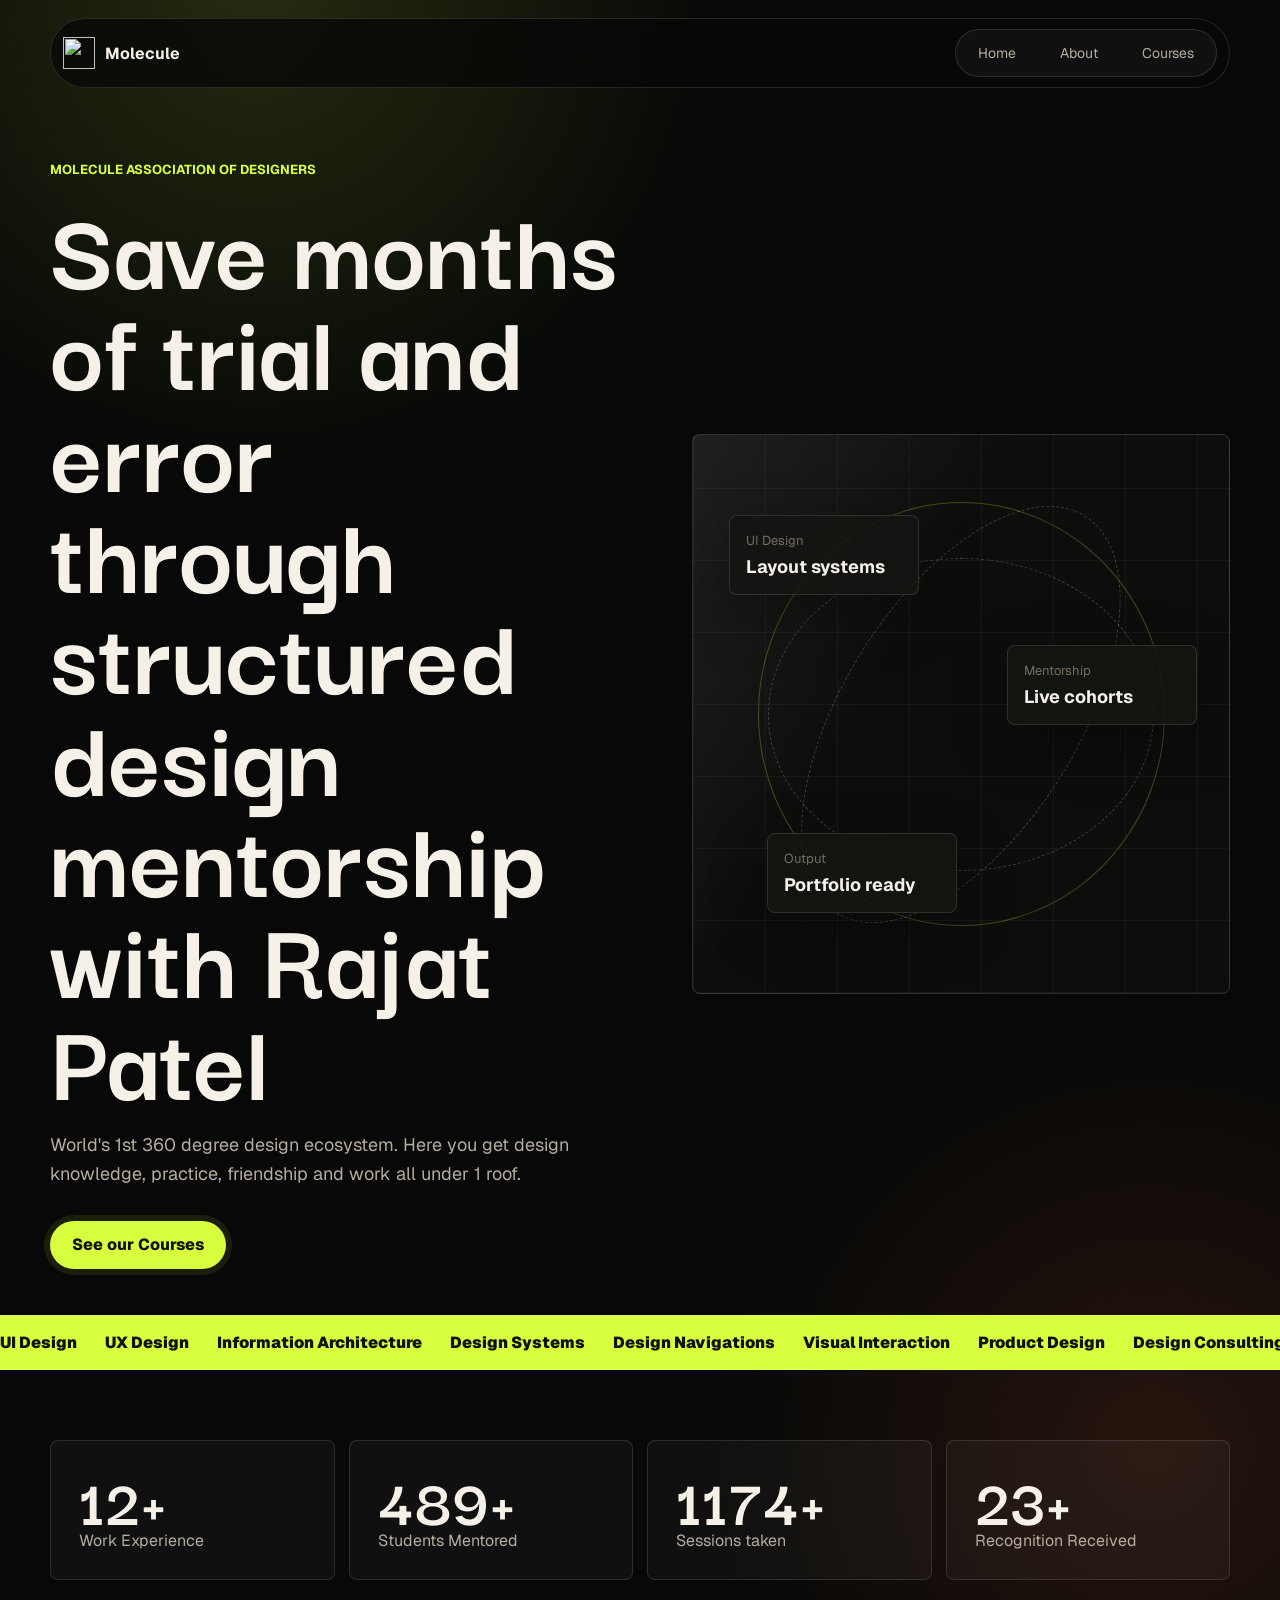
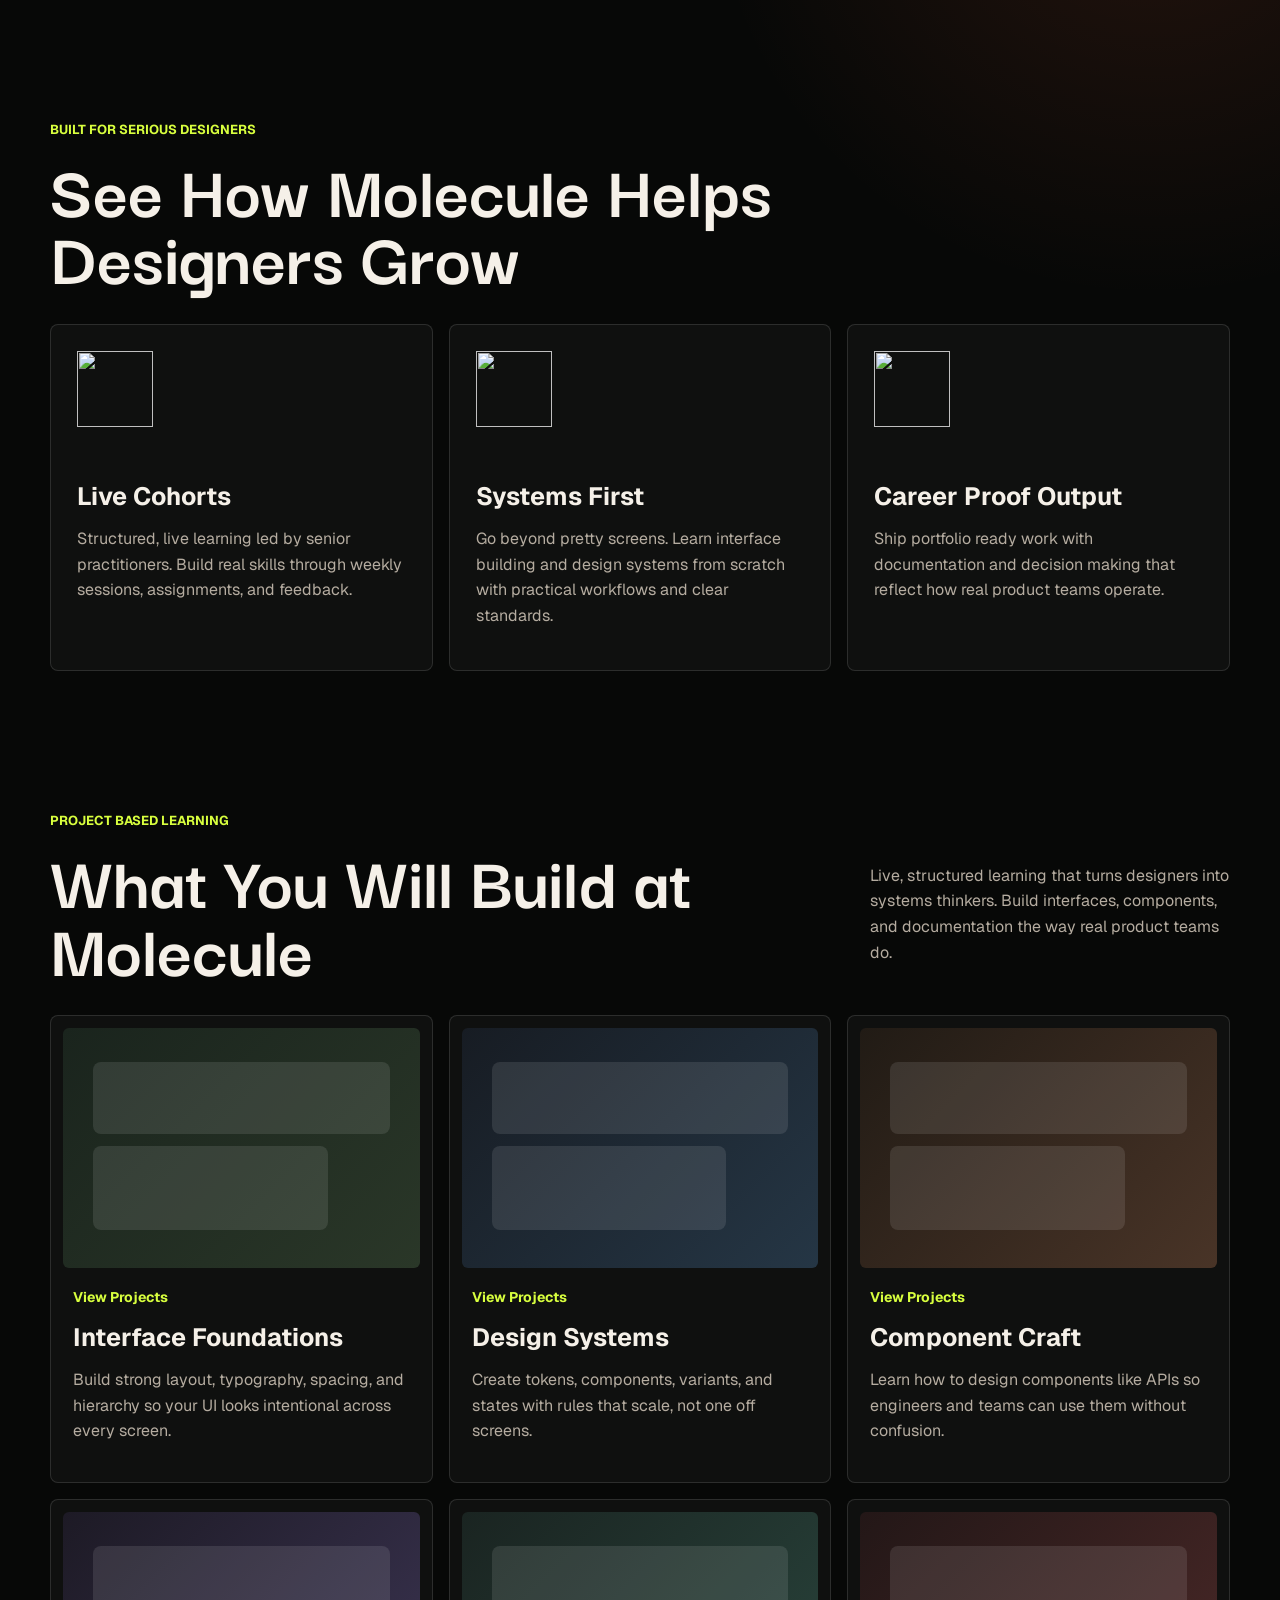
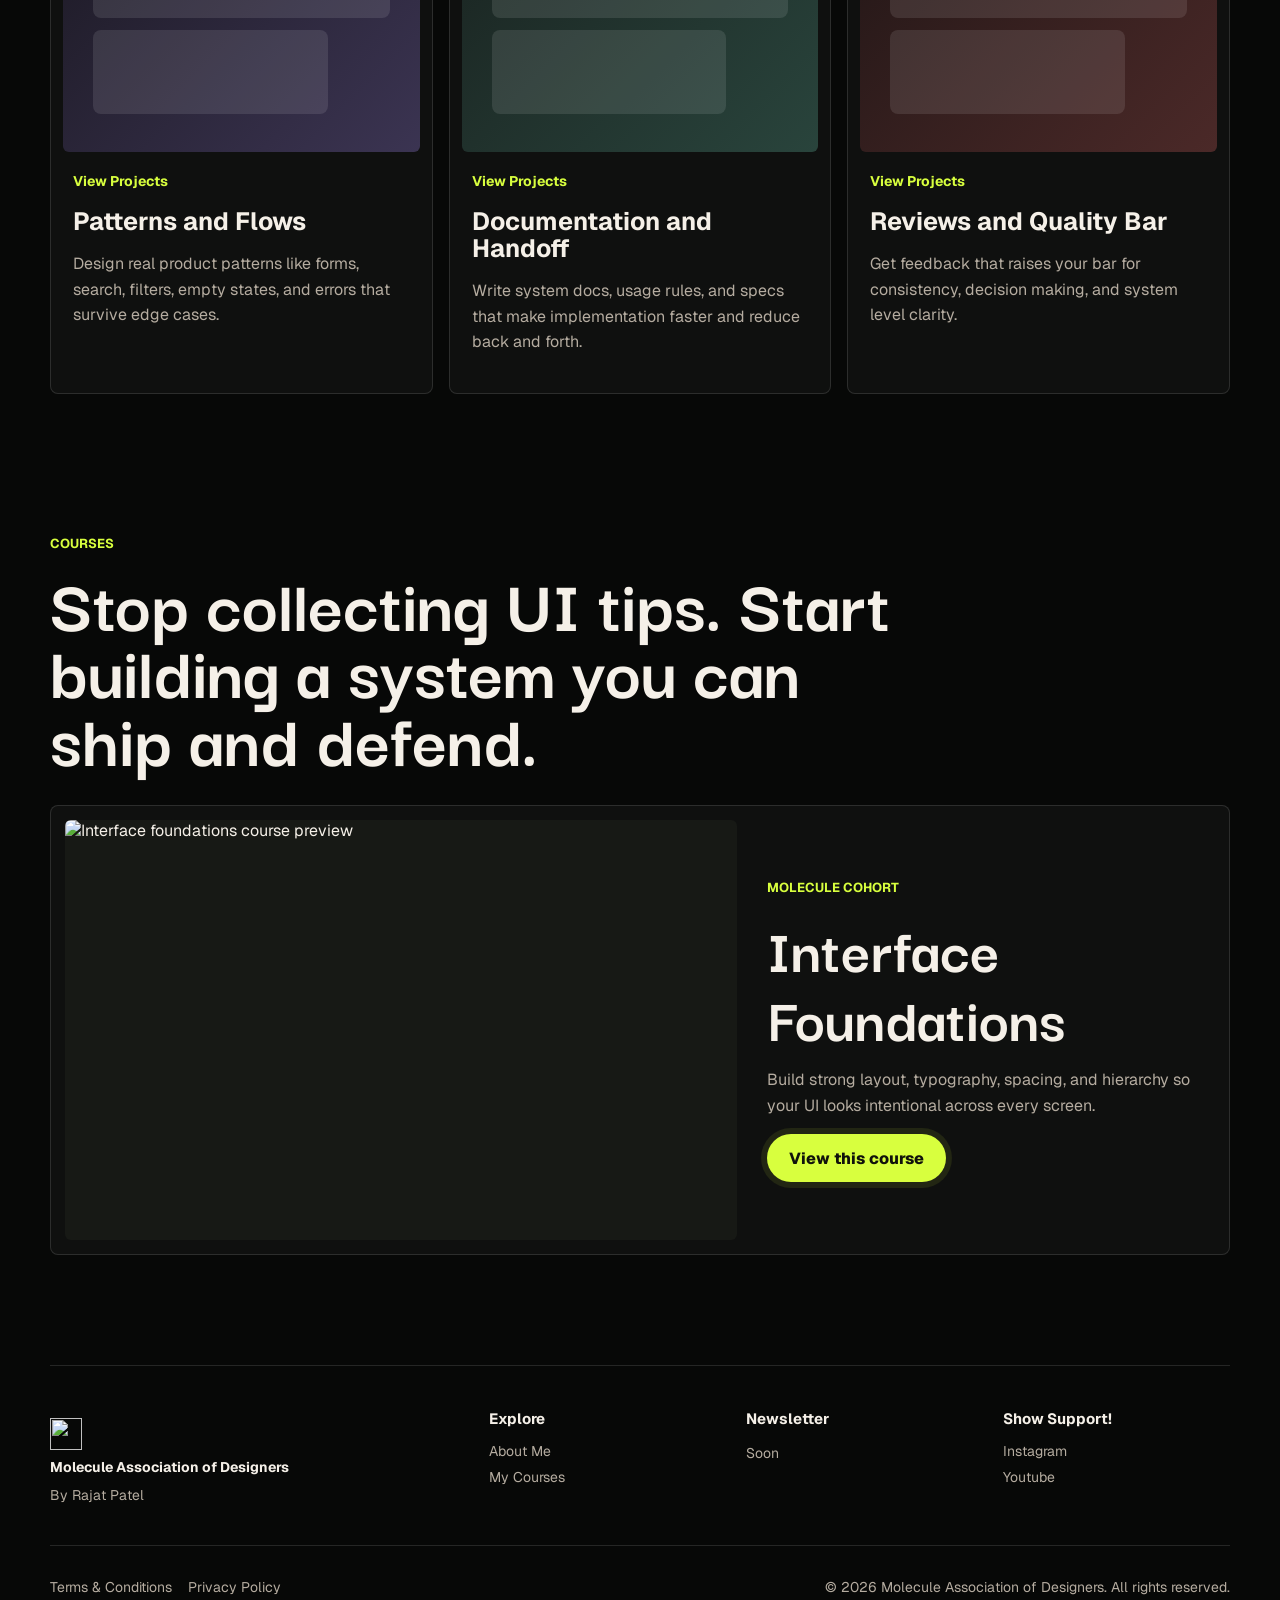
==== index.html @ 085694d3 "Create Molecule website clone" ====
<!doctype html>
<html lang="en">
  <head>
    <meta charset="utf-8">
    <meta name="viewport" content="width=device-width, initial-scale=1">
    <title>Molecule Association of Designers</title>
    <meta name="description" content="India's only Product Design Association">
    <link rel="preconnect" href="https://fonts.googleapis.com">
    <link rel="preconnect" href="https://fonts.gstatic.com" crossorigin>
    <link href="https://fonts.googleapis.com/css2?family=Darker+Grotesque:wght@700;800&family=Geist:wght@400;500;600;700&display=swap" rel="stylesheet">
    <link rel="stylesheet" href="styles.css">
  </head>
  <body>
    <header class="site-header">
      <a class="brand" href="#home" aria-label="Molecule home">
        <img src="https://framerusercontent.com/assets/ofugLPZ6oPPGgBAtb6Al8aGwhY.png" alt="">
        <span>Molecule</span>
      </a>
      <nav class="nav" aria-label="Primary navigation">
        <a href="#home">Home</a>
        <a href="#about">About</a>
        <a href="#courses">Courses</a>
      </nav>
      <button class="menu-button" type="button" aria-expanded="false" aria-controls="mobile-nav">Menu</button>
    </header>

    <nav class="mobile-nav" id="mobile-nav" aria-label="Mobile navigation">
      <a href="#home">Home</a>
      <a href="#about">About</a>
      <a href="#courses">Courses</a>
    </nav>

    <main id="home">
      <section class="hero section">
        <div class="hero-copy">
          <p class="eyebrow">Molecule Association of Designers</p>
          <h1>Save months of trial and error through structured design mentorship with Rajat Patel</h1>
          <p class="hero-lede">World's 1st 360 degree design ecosystem. Here you get design knowledge, practice, friendship and work all under 1 roof.</p>
          <a class="primary-action" href="#courses">See our Courses</a>
        </div>
        <div class="hero-art" aria-label="Design ecosystem preview">
          <div class="orbit orbit-one"></div>
          <div class="orbit orbit-two"></div>
          <img class="hero-mark" src="https://framerusercontent.com/images/gMssOsm9PCbgD6MRGFvcWNm0rjQ.svg?width=155&height=156" alt="">
          <div class="floating-card card-a">
            <span>UI Design</span>
            <strong>Layout systems</strong>
          </div>
          <div class="floating-card card-b">
            <span>Mentorship</span>
            <strong>Live cohorts</strong>
          </div>
          <div class="floating-card card-c">
            <span>Output</span>
            <strong>Portfolio ready</strong>
          </div>
        </div>
      </section>

      <section class="skills-strip" aria-label="Design disciplines">
        <div class="marquee">
          <span>UI Design</span>
          <span>UX Design</span>
          <span>Information Architecture</span>
          <span>Design Systems</span>
          <span>Design Navigations</span>
          <span>Visual Interaction</span>
          <span>Product Design</span>
          <span>Design Consulting</span>
        </div>
      </section>

      <section class="stats section" aria-label="Molecule statistics">
        <article>
          <strong data-count="13">0</strong>
          <span>Work Experience</span>
        </article>
        <article>
          <strong data-count="500">0</strong>
          <span>Students Mentored</span>
        </article>
        <article>
          <strong data-count="1200">0</strong>
          <span>Sessions taken</span>
        </article>
        <article>
          <strong data-count="24">0</strong>
          <span>Recognition Received</span>
        </article>
      </section>

      <section class="growth section" id="about">
        <div class="section-heading">
          <p class="eyebrow">Built for serious designers</p>
          <h2>See How Molecule Helps Designers Grow</h2>
        </div>
        <div class="growth-grid">
          <article>
            <img src="https://framerusercontent.com/images/YRMBZMQd4f0k4EEJYIjENwCrAHk.svg?width=96&height=96" alt="">
            <h3>Live Cohorts</h3>
            <p>Structured, live learning led by senior practitioners. Build real skills through weekly sessions, assignments, and feedback.</p>
          </article>
          <article>
            <img src="https://framerusercontent.com/images/k403fDkJgMU7aRFrd0dj9X0b3Wk.svg?width=96&height=96" alt="">
            <h3>Systems First</h3>
            <p>Go beyond pretty screens. Learn interface building and design systems from scratch with practical workflows and clear standards.</p>
          </article>
          <article>
            <img src="https://framerusercontent.com/images/FbkSEzD7mPxcsf5bSrj1Fig98UA.svg?width=96&height=96" alt="">
            <h3>Career Proof Output</h3>
            <p>Ship portfolio ready work with documentation and decision making that reflect how real product teams operate.</p>
          </article>
        </div>
      </section>

      <section class="build section">
        <div class="section-heading split">
          <div>
            <p class="eyebrow">Project based learning</p>
            <h2>What You Will Build at Molecule</h2>
          </div>
          <p>Live, structured learning that turns designers into systems thinkers. Build interfaces, components, and documentation the way real product teams do.</p>
        </div>

        <div class="project-grid">
          <article class="project-card">
            <div class="project-visual visual-one"></div>
            <a href="#courses">View Projects</a>
            <h3>Interface Foundations</h3>
            <p>Build strong layout, typography, spacing, and hierarchy so your UI looks intentional across every screen.</p>
          </article>
          <article class="project-card">
            <div class="project-visual visual-two"></div>
            <a href="#courses">View Projects</a>
            <h3>Design Systems</h3>
            <p>Create tokens, components, variants, and states with rules that scale, not one off screens.</p>
          </article>
          <article class="project-card">
            <div class="project-visual visual-three"></div>
            <a href="#courses">View Projects</a>
            <h3>Component Craft</h3>
            <p>Learn how to design components like APIs so engineers and teams can use them without confusion.</p>
          </article>
          <article class="project-card">
            <div class="project-visual visual-four"></div>
            <a href="#courses">View Projects</a>
            <h3>Patterns and Flows</h3>
            <p>Design real product patterns like forms, search, filters, empty states, and errors that survive edge cases.</p>
          </article>
          <article class="project-card">
            <div class="project-visual visual-five"></div>
            <a href="#courses">View Projects</a>
            <h3>Documentation and Handoff</h3>
            <p>Write system docs, usage rules, and specs that make implementation faster and reduce back and forth.</p>
          </article>
          <article class="project-card">
            <div class="project-visual visual-six"></div>
            <a href="#courses">View Projects</a>
            <h3>Reviews and Quality Bar</h3>
            <p>Get feedback that raises your bar for consistency, decision making, and system level clarity.</p>
          </article>
        </div>
      </section>

      <section class="courses section" id="courses">
        <div class="section-heading">
          <p class="eyebrow">Courses</p>
          <h2>Stop collecting UI tips. Start building a system you can ship and defend.</h2>
        </div>
        <article class="course-card">
          <div class="course-image">
            <img src="https://framerusercontent.com/images/0XYD9FFEPRWONJG7LkW5hnwqp0.png?scale-down-to=1024&width=2697&height=1783" alt="Interface foundations course preview">
          </div>
          <div class="course-copy">
            <p class="eyebrow">Molecule Cohort</p>
            <h3>Interface Foundations</h3>
            <p>Build strong layout, typography, spacing, and hierarchy so your UI looks intentional across every screen.</p>
            <a class="primary-action" href="#">View this course</a>
          </div>
        </article>
      </section>
    </main>

    <footer class="site-footer">
      <div>
        <a class="brand footer-brand" href="#home">
          <img src="https://framerusercontent.com/assets/ofugLPZ6oPPGgBAtb6Al8aGwhY.png" alt="">
          <span>Molecule Association of Designers</span>
        </a>
        <p>By Rajat Patel</p>
      </div>
      <div>
        <h2>Explore</h2>
        <a href="#about">About Me</a>
        <a href="#courses">My Courses</a>
      </div>
      <div>
        <h2>Newsletter</h2>
        <p>Soon</p>
      </div>
      <div>
        <h2>Show Support!</h2>
        <a href="https://www.instagram.com" rel="noreferrer">Instagram</a>
        <a href="https://www.youtube.com" rel="noreferrer">Youtube</a>
      </div>
      <div class="footer-bottom">
        <a href="#">Terms &amp; Conditions</a>
        <a href="#">Privacy Policy</a>
        <span>© 2026 Molecule Association of Designers. All rights reserved.</span>
      </div>
    </footer>

    <script src="script.js"></script>
  </body>
</html>
---- styles.css ----
:root {
  --bg: #070807;
  --panel: #10110f;
  --panel-2: #171915;
  --line: rgba(255, 255, 255, 0.12);
  --text: #f5f0e8;
  --muted: #b5aca0;
  --soft: #766d61;
  --accent: #d8ff3e;
  --accent-2: #ff6a3d;
  --blue: #63d6ff;
  --max: 1180px;
}

* {
  box-sizing: border-box;
}

html {
  scroll-behavior: smooth;
}

body {
  margin: 0;
  background:
    radial-gradient(circle at 20% 0%, rgba(216, 255, 62, 0.14), transparent 30rem),
    radial-gradient(circle at 90% 30%, rgba(255, 106, 61, 0.12), transparent 28rem),
    var(--bg);
  color: var(--text);
  font-family: "Geist", Arial, sans-serif;
}

a {
  color: inherit;
  text-decoration: none;
}

img {
  display: block;
  max-width: 100%;
}

.site-header {
  position: sticky;
  top: 0;
  z-index: 20;
  display: flex;
  align-items: center;
  justify-content: space-between;
  width: min(calc(100% - 32px), var(--max));
  margin: 18px auto 0;
  padding: 10px 12px;
  border: 1px solid var(--line);
  border-radius: 999px;
  background: rgba(7, 8, 7, 0.78);
  backdrop-filter: blur(18px);
}

.brand {
  display: inline-flex;
  align-items: center;
  gap: 10px;
  min-width: 0;
  font-weight: 700;
}

.brand img {
  width: 32px;
  height: 32px;
  object-fit: contain;
}

.nav {
  display: flex;
  gap: 8px;
  padding: 4px;
  border: 1px solid var(--line);
  border-radius: 999px;
  background: rgba(255, 255, 255, 0.04);
}

.nav a,
.mobile-nav a {
  padding: 10px 18px;
  border-radius: 999px;
  color: var(--muted);
  font-size: 14px;
}

.nav a:hover,
.mobile-nav a:hover {
  background: var(--accent);
  color: #111;
}

.menu-button {
  display: none;
  border: 1px solid var(--line);
  border-radius: 999px;
  background: transparent;
  color: var(--text);
  font: inherit;
  padding: 9px 14px;
}

.mobile-nav {
  display: none;
}

.section {
  width: min(calc(100% - 32px), var(--max));
  margin: 0 auto;
}

.hero {
  display: grid;
  grid-template-columns: minmax(0, 1.05fr) minmax(320px, 0.95fr);
  gap: 48px;
  align-items: center;
  min-height: calc(100vh - 92px);
  padding: 72px 0 46px;
}

.eyebrow {
  margin: 0 0 14px;
  color: var(--accent);
  font-size: 13px;
  font-weight: 700;
  letter-spacing: 0;
  text-transform: uppercase;
}

h1,
h2,
h3 {
  margin: 0;
  letter-spacing: 0;
}

h1,
h2 {
  font-family: "Darker Grotesque", "Geist", sans-serif;
  line-height: 0.88;
}

h1 {
  max-width: 780px;
  font-size: clamp(58px, 9vw, 118px);
}

h2 {
  font-size: clamp(42px, 6vw, 82px);
}

h3 {
  font-size: 25px;
  line-height: 1.08;
}

p {
  color: var(--muted);
  line-height: 1.6;
}

.hero-lede {
  max-width: 610px;
  margin: 24px 0 32px;
  font-size: 18px;
}

.primary-action {
  display: inline-flex;
  align-items: center;
  justify-content: center;
  min-height: 48px;
  padding: 0 22px;
  border-radius: 999px;
  background: var(--accent);
  color: #10120b;
  font-weight: 800;
  box-shadow: 0 0 0 6px rgba(216, 255, 62, 0.09);
}

.hero-art {
  position: relative;
  min-height: 560px;
  overflow: hidden;
  border: 1px solid var(--line);
  border-radius: 8px;
  background:
    linear-gradient(120deg, rgba(255, 255, 255, 0.08), transparent 38%),
    repeating-linear-gradient(90deg, rgba(255, 255, 255, 0.04) 0 1px, transparent 1px 72px),
    repeating-linear-gradient(0deg, rgba(255, 255, 255, 0.04) 0 1px, transparent 1px 72px),
    #0d0e0c;
}

.hero-art::before {
  content: "";
  position: absolute;
  inset: 12%;
  border: 1px solid rgba(216, 255, 62, 0.25);
  border-radius: 50%;
}

.orbit {
  position: absolute;
  border: 1px dashed rgba(245, 240, 232, 0.22);
  border-radius: 50%;
}

.orbit-one {
  inset: 22% 14%;
}

.orbit-two {
  inset: 8% 28%;
  transform: rotate(32deg);
}

.hero-mark {
  position: absolute;
  top: 50%;
  left: 50%;
  width: 154px;
  transform: translate(-50%, -50%);
  filter: drop-shadow(0 26px 80px rgba(216, 255, 62, 0.24));
}

.floating-card {
  position: absolute;
  width: 190px;
  padding: 16px;
  border: 1px solid var(--line);
  border-radius: 8px;
  background: rgba(20, 22, 18, 0.86);
  box-shadow: 0 18px 60px rgba(0, 0, 0, 0.32);
}

.floating-card span {
  display: block;
  color: var(--soft);
  font-size: 13px;
  margin-bottom: 6px;
}

.floating-card strong {
  font-size: 18px;
}

.card-a {
  top: 80px;
  left: 36px;
}

.card-b {
  right: 32px;
  top: 210px;
}

.card-c {
  left: 74px;
  bottom: 80px;
}

.skills-strip {
  overflow: hidden;
  border-block: 1px solid var(--line);
  background: var(--accent);
  color: #10120b;
}

.marquee {
  display: flex;
  width: max-content;
  gap: 28px;
  padding: 16px 0;
  animation: drift 26s linear infinite;
}

.marquee span {
  font-weight: 900;
  white-space: nowrap;
}

@keyframes drift {
  from { transform: translateX(0); }
  to { transform: translateX(-35%); }
}

.stats {
  display: grid;
  grid-template-columns: repeat(4, 1fr);
  gap: 14px;
  padding: 70px 0;
}

.stats article,
.growth-grid article,
.project-card,
.course-card {
  border: 1px solid var(--line);
  border-radius: 8px;
  background: rgba(255, 255, 255, 0.035);
}

.stats article {
  padding: 28px;
}

.stats strong {
  display: block;
  font-family: "Darker Grotesque", sans-serif;
  font-size: 68px;
  line-height: 0.9;
}

.stats span {
  color: var(--muted);
}

.section-heading {
  max-width: 860px;
  margin-bottom: 34px;
}

.section-heading.split {
  display: grid;
  grid-template-columns: minmax(0, 1fr) 360px;
  gap: 30px;
  max-width: none;
  align-items: end;
}

.growth,
.build,
.courses {
  padding: 70px 0;
}

.growth-grid {
  display: grid;
  grid-template-columns: repeat(3, 1fr);
  gap: 16px;
}

.growth-grid article {
  min-height: 315px;
  padding: 26px;
}

.growth-grid img {
  width: 76px;
  height: 76px;
  margin-bottom: 56px;
}

.project-grid {
  display: grid;
  grid-template-columns: repeat(3, 1fr);
  gap: 16px;
}

.project-card {
  overflow: hidden;
  padding: 12px 12px 22px;
}

.project-visual {
  position: relative;
  height: 240px;
  overflow: hidden;
  border-radius: 6px;
  margin-bottom: 18px;
  background: #191b17;
}

.project-visual::before,
.project-visual::after {
  content: "";
  position: absolute;
  border-radius: 8px;
  background: rgba(255, 255, 255, 0.1);
}

.project-visual::before {
  inset: 34px 30px auto;
  height: 72px;
}

.project-visual::after {
  left: 30px;
  right: 92px;
  bottom: 38px;
  height: 84px;
}

.visual-one { background: linear-gradient(135deg, #1a241d, #2a3728); }
.visual-two { background: linear-gradient(135deg, #171c23, #253645); }
.visual-three { background: linear-gradient(135deg, #211b15, #493427); }
.visual-four { background: linear-gradient(135deg, #1d1a25, #3b3452); }
.visual-five { background: linear-gradient(135deg, #1a2421, #29443c); }
.visual-six { background: linear-gradient(135deg, #231717, #4b2928); }

.project-card a {
  display: inline-flex;
  margin: 0 10px 18px;
  color: var(--accent);
  font-weight: 700;
  font-size: 14px;
}

.project-card h3,
.project-card p {
  margin-inline: 10px;
}

.course-card {
  display: grid;
  grid-template-columns: 1.2fr 0.8fr;
  gap: 30px;
  padding: 14px;
  align-items: center;
}

.course-image {
  overflow: hidden;
  border-radius: 6px;
  background: var(--panel-2);
}

.course-image img {
  width: 100%;
  height: 420px;
  object-fit: cover;
}

.course-copy {
  padding: 20px 20px 20px 0;
}

.course-copy h3 {
  font-size: clamp(34px, 5vw, 64px);
  font-family: "Darker Grotesque", sans-serif;
}

.site-footer {
  display: grid;
  grid-template-columns: 1.8fr repeat(3, 1fr);
  gap: 30px;
  width: min(calc(100% - 32px), var(--max));
  margin: 40px auto 0;
  padding: 44px 0 28px;
  border-top: 1px solid var(--line);
}

.site-footer h2 {
  font-family: "Geist", sans-serif;
  font-size: 15px;
  line-height: 1.2;
  margin-bottom: 14px;
}

.site-footer a,
.site-footer p,
.site-footer span {
  display: block;
  color: var(--muted);
  margin: 8px 0;
  font-size: 14px;
}

.footer-brand span {
  color: var(--text);
}

.footer-bottom {
  grid-column: 1 / -1;
  display: flex;
  flex-wrap: wrap;
  gap: 16px;
  padding-top: 24px;
  border-top: 1px solid var(--line);
}

.footer-bottom span {
  margin-left: auto;
}

@media (max-width: 880px) {
  .site-header {
    border-radius: 8px;
  }

  .nav {
    display: none;
  }

  .menu-button {
    display: inline-flex;
  }

  .mobile-nav.is-open {
    display: grid;
    gap: 6px;
    width: min(calc(100% - 32px), var(--max));
    margin: 8px auto 0;
    padding: 10px;
    border: 1px solid var(--line);
    border-radius: 8px;
    background: rgba(7, 8, 7, 0.94);
  }

  .hero,
  .section-heading.split,
  .course-card,
  .site-footer {
    grid-template-columns: 1fr;
  }

  .hero {
    padding-top: 50px;
  }

  .hero-art {
    min-height: 430px;
  }

  .stats,
  .growth-grid,
  .project-grid {
    grid-template-columns: 1fr 1fr;
  }

  .course-copy {
    padding: 4px 8px 16px;
  }

  .footer-bottom span {
    margin-left: 0;
  }
}

@media (max-width: 580px) {
  .brand span {
    max-width: 170px;
    overflow: hidden;
    text-overflow: ellipsis;
    white-space: nowrap;
  }

  .hero {
    min-height: auto;
  }

  h1 {
    font-size: 56px;
  }

  .hero-art {
    min-height: 360px;
  }

  .floating-card {
    width: 148px;
    padding: 12px;
  }

  .card-a {
    top: 40px;
    left: 18px;
  }

  .card-b {
    right: 18px;
    top: 150px;
  }

  .card-c {
    left: 32px;
    bottom: 38px;
  }

  .stats,
  .growth-grid,
  .project-grid {
    grid-template-columns: 1fr;
  }

  .stats article {
    padding: 22px;
  }

  .project-visual,
  .course-image img {
    height: 260px;
  }
}
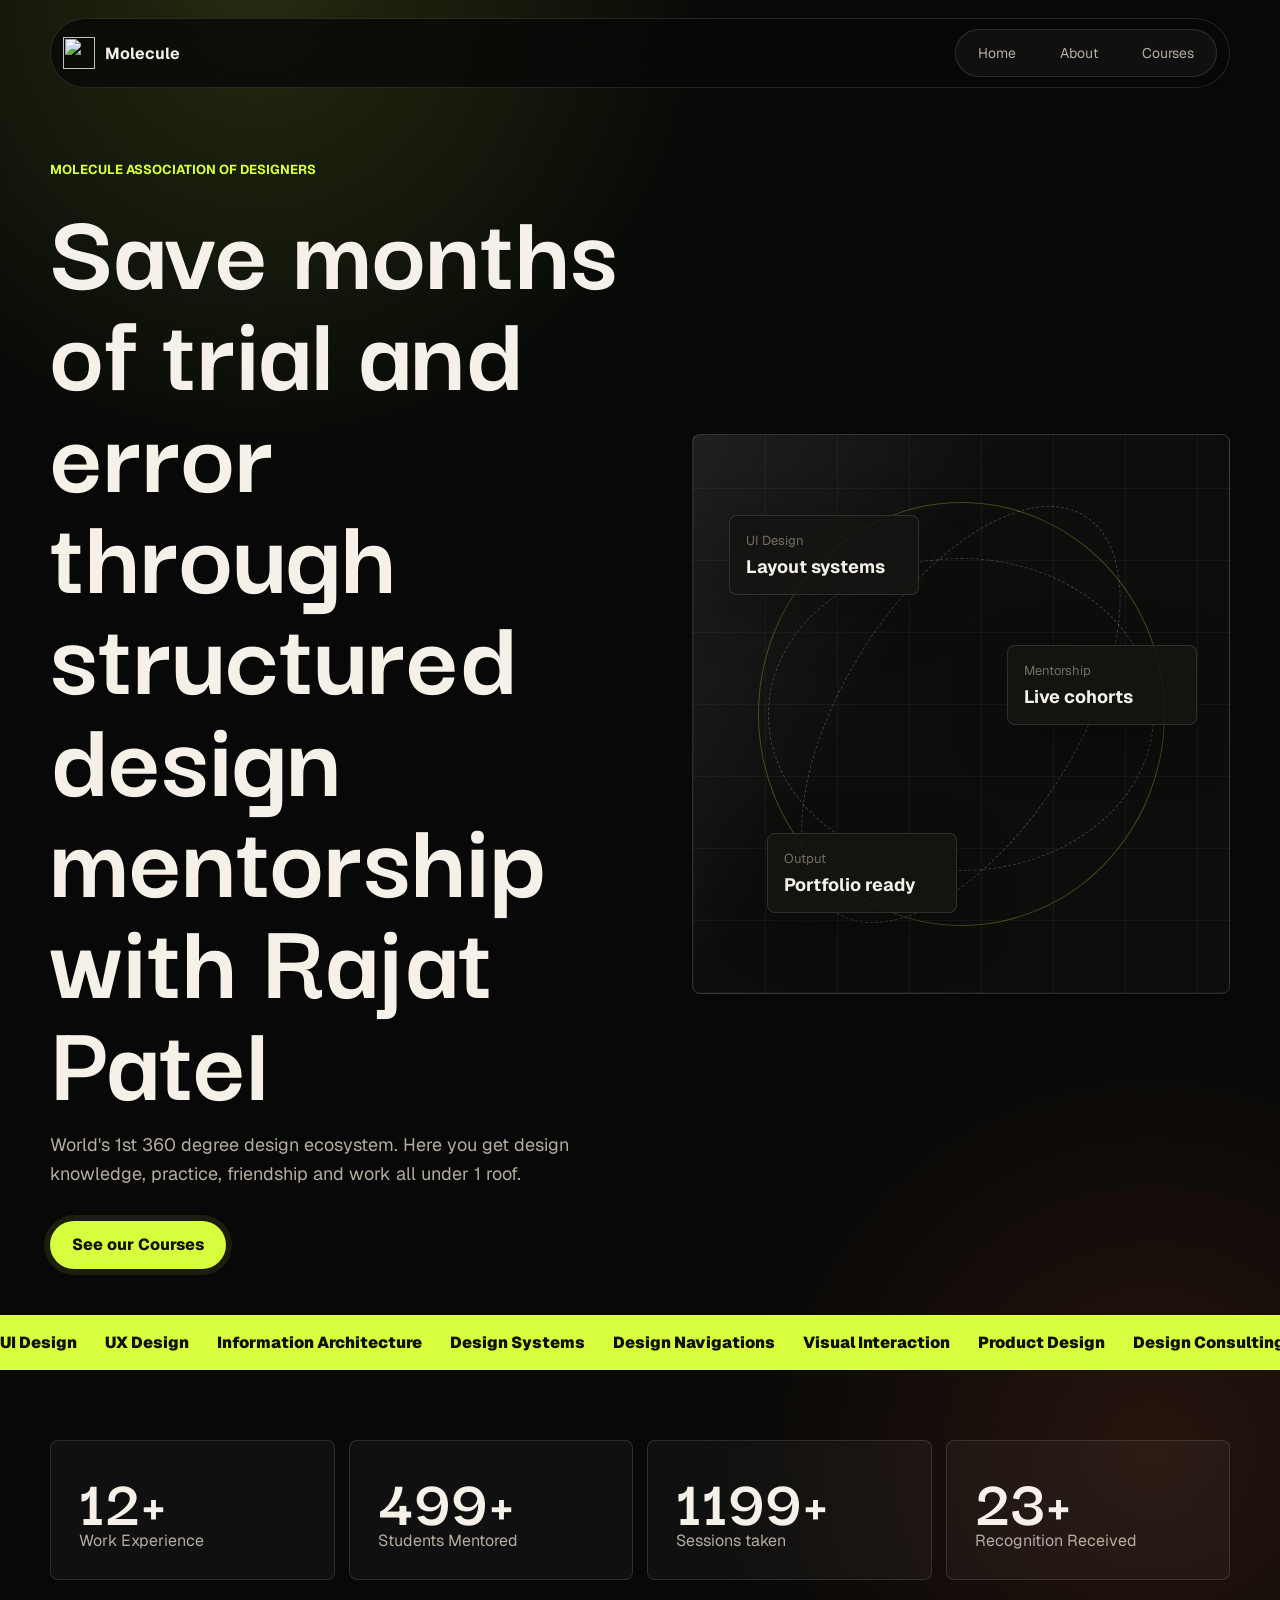
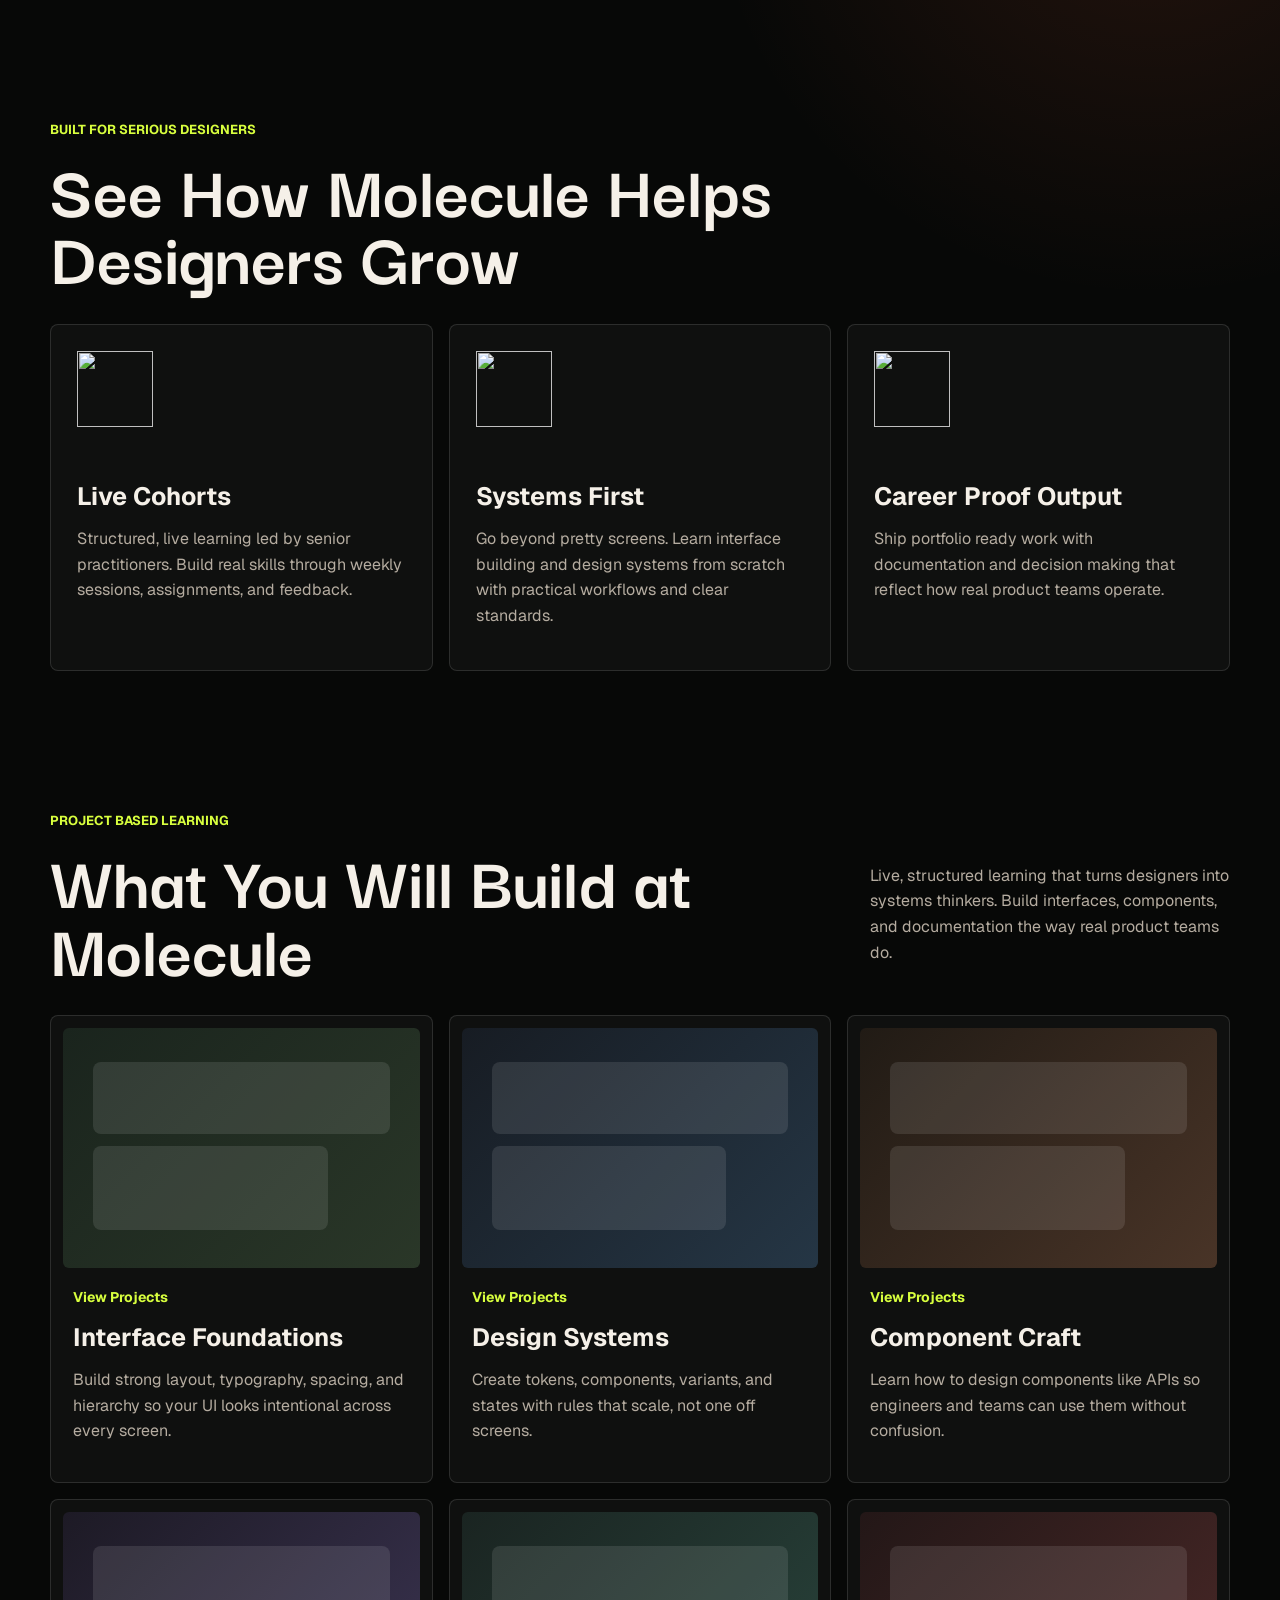
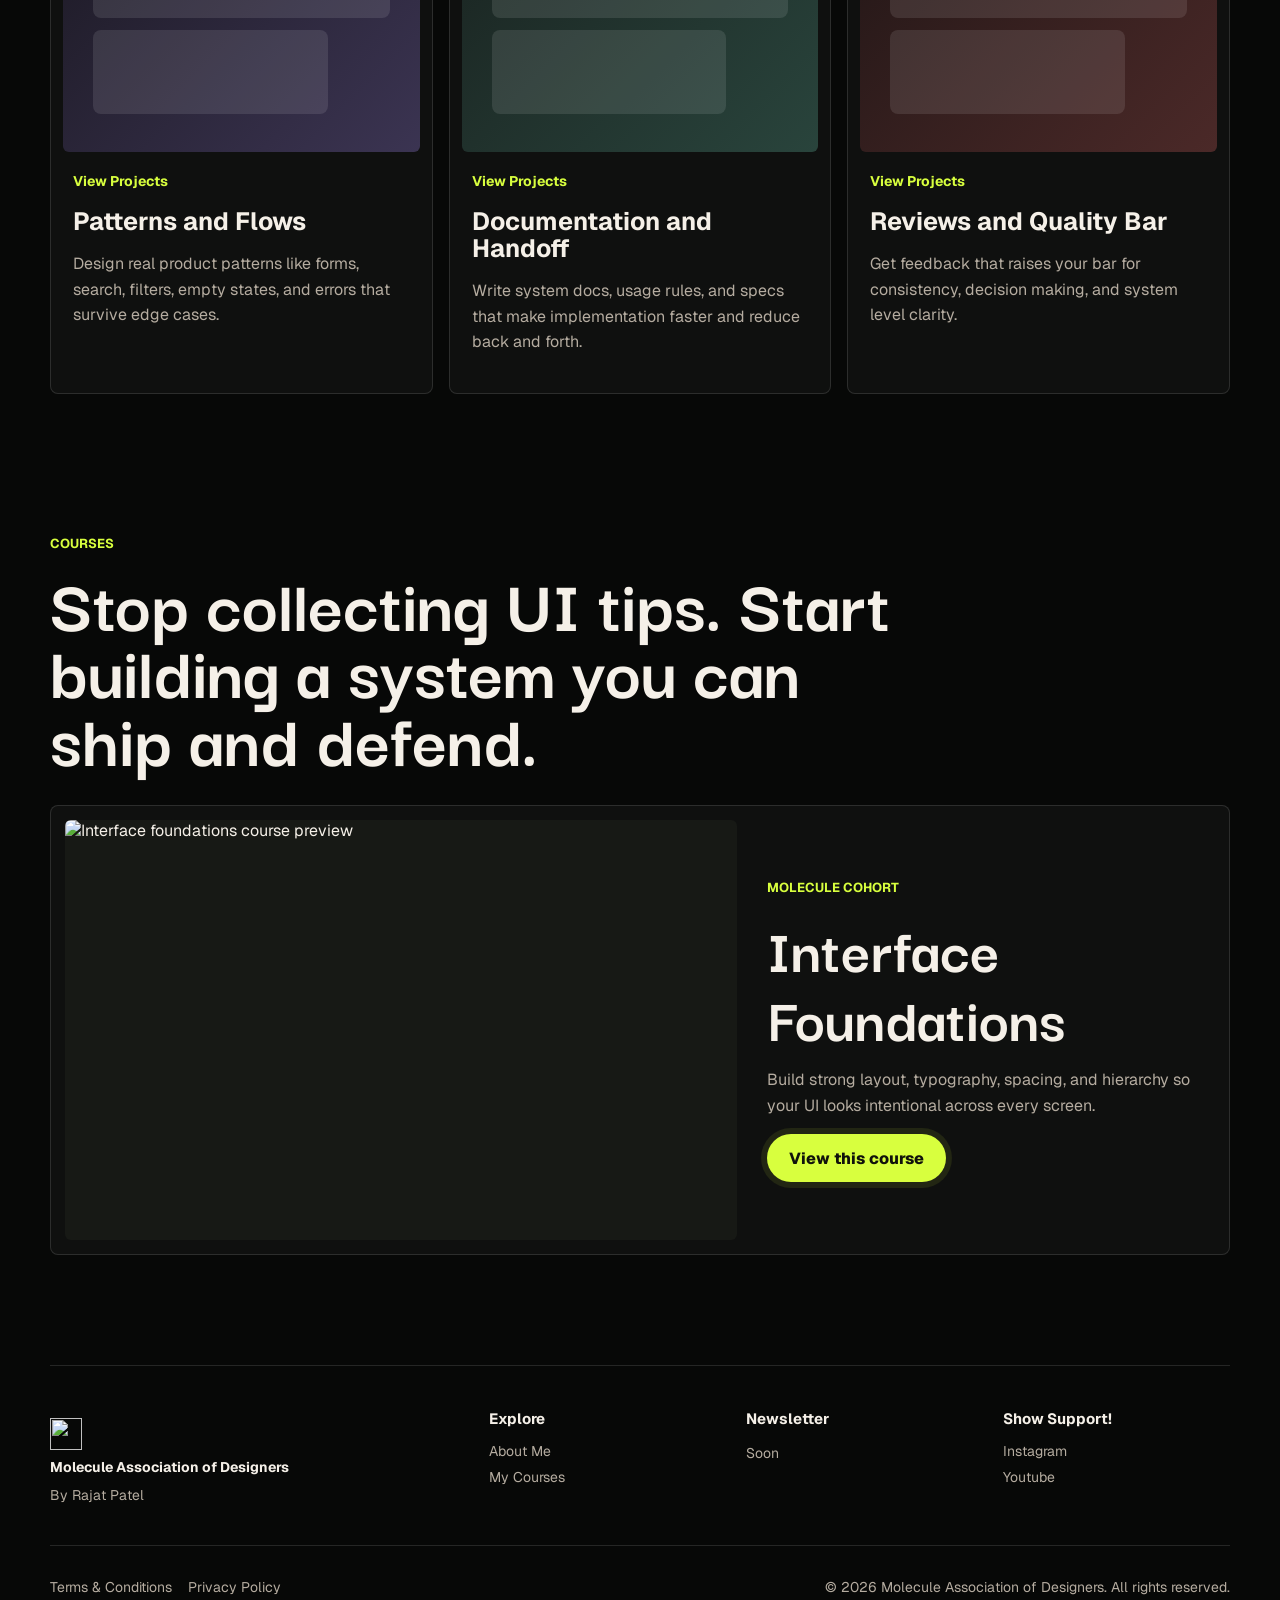
==== commit 06c66633: "Add about page clone" ====
--- a/index.html
+++ b/index.html
@@ -17,16 +17,16 @@
         <span>Molecule</span>
       </a>
       <nav class="nav" aria-label="Primary navigation">
-        <a href="#home">Home</a>
-        <a href="#about">About</a>
+        <a href="index.html">Home</a>
+        <a href="about.html">About</a>
         <a href="#courses">Courses</a>
       </nav>
       <button class="menu-button" type="button" aria-expanded="false" aria-controls="mobile-nav">Menu</button>
     </header>
 
     <nav class="mobile-nav" id="mobile-nav" aria-label="Mobile navigation">
-      <a href="#home">Home</a>
-      <a href="#about">About</a>
+      <a href="index.html">Home</a>
+      <a href="about.html">About</a>
       <a href="#courses">Courses</a>
     </nav>
 
@@ -191,7 +191,7 @@
       </div>
       <div>
         <h2>Explore</h2>
-        <a href="#about">About Me</a>
+        <a href="about.html">About Me</a>
         <a href="#courses">My Courses</a>
       </div>
       <div>
--- a/styles.css
+++ b/styles.css
@@ -93,6 +93,11 @@
   color: #111;
 }
 
+.nav a.active {
+  background: #070807;
+  color: var(--text);
+}
+
 .menu-button {
   display: none;
   border: 1px solid var(--line);
@@ -486,6 +491,167 @@
   margin-left: auto;
 }
 
+.about-hero {
+  padding: 70px 0 52px;
+}
+
+.about-hero-card {
+  display: grid;
+  grid-template-columns: 380px minmax(0, 1fr);
+  gap: 34px;
+  align-items: stretch;
+  max-width: 940px;
+  margin: 0 auto 54px;
+  padding: 18px;
+  border: 1px solid var(--line);
+  border-radius: 8px;
+  background: rgba(255, 255, 255, 0.035);
+}
+
+.about-portrait {
+  position: relative;
+  min-height: 480px;
+  overflow: hidden;
+  border: 1px solid var(--line);
+  border-radius: 8px;
+  background: #0e0f0d;
+}
+
+.about-portrait::after,
+.bio-media::after {
+  content: "";
+  position: absolute;
+  inset: auto 0 0;
+  height: 42%;
+  background: linear-gradient(180deg, transparent, var(--bg));
+}
+
+.about-portrait img,
+.bio-media img {
+  width: 100%;
+  height: 100%;
+  object-fit: cover;
+  object-position: top center;
+}
+
+.about-hero-text {
+  display: flex;
+  flex-direction: column;
+  justify-content: center;
+  padding: 32px 22px;
+}
+
+.about-hero-text a {
+  width: max-content;
+  margin-bottom: 24px;
+  color: var(--accent);
+  font-weight: 700;
+}
+
+.about-hero-text h1 {
+  font-size: clamp(45px, 6vw, 78px);
+}
+
+.about-hero-text p {
+  max-width: 560px;
+  font-size: 18px;
+}
+
+.about-hero-title {
+  display: grid;
+  gap: 0;
+  text-align: center;
+  font-family: "Darker Grotesque", sans-serif;
+  font-size: clamp(58px, 10vw, 130px);
+  font-weight: 800;
+  line-height: 0.82;
+}
+
+.about-hero-title span {
+  color: var(--text);
+}
+
+.about-hero-title strong {
+  color: var(--accent-2);
+  font: inherit;
+}
+
+.bio {
+  display: grid;
+  grid-template-columns: 420px minmax(0, 1fr);
+  gap: 56px;
+  align-items: center;
+  padding: 80px 0;
+}
+
+.bio-media {
+  position: relative;
+  height: 560px;
+  overflow: hidden;
+  border: 1px solid var(--line);
+  border-radius: 8px;
+  background: var(--panel);
+}
+
+.bio-copy h2 {
+  margin-bottom: 12px;
+}
+
+.social-row {
+  display: flex;
+  flex-wrap: wrap;
+  gap: 10px;
+  margin: 8px 0 26px;
+}
+
+.social-row a {
+  display: inline-flex;
+  align-items: center;
+  min-height: 38px;
+  padding: 0 14px;
+  border: 1px solid var(--line);
+  border-radius: 999px;
+  color: var(--text);
+  font-size: 14px;
+}
+
+.about-content {
+  display: grid;
+  gap: 18px;
+  padding: 52px 0 70px;
+}
+
+.about-content article {
+  display: grid;
+  grid-template-columns: 0.78fr 1fr;
+  gap: 38px;
+  padding: 34px;
+  border: 1px solid var(--line);
+  border-radius: 8px;
+  background: rgba(255, 255, 255, 0.035);
+}
+
+.about-content h2 {
+  font-size: clamp(38px, 5vw, 68px);
+}
+
+.about-content h3 {
+  margin-top: 18px;
+  color: var(--accent);
+}
+
+.about-content ul {
+  grid-column: 2;
+  margin: 0;
+  padding-left: 18px;
+  color: var(--muted);
+  line-height: 1.8;
+}
+
+.about-content p {
+  margin-top: 0;
+}
+
 @media (max-width: 880px) {
   .site-header {
     border-radius: 8px;
@@ -513,6 +679,9 @@
   .hero,
   .section-heading.split,
   .course-card,
+  .about-hero-card,
+  .bio,
+  .about-content article,
   .site-footer {
     grid-template-columns: 1fr;
   }
@@ -533,6 +702,10 @@
 
   .course-copy {
     padding: 4px 8px 16px;
+  }
+
+  .about-content ul {
+    grid-column: auto;
   }
 
   .footer-bottom span {
@@ -594,4 +767,22 @@
   .course-image img {
     height: 260px;
   }
-}
+
+  .about-hero-card {
+    padding: 12px;
+  }
+
+  .about-portrait,
+  .bio-media {
+    min-height: 0;
+    height: 420px;
+  }
+
+  .about-hero-title {
+    font-size: 56px;
+  }
+
+  .about-content article {
+    padding: 24px;
+  }
+}
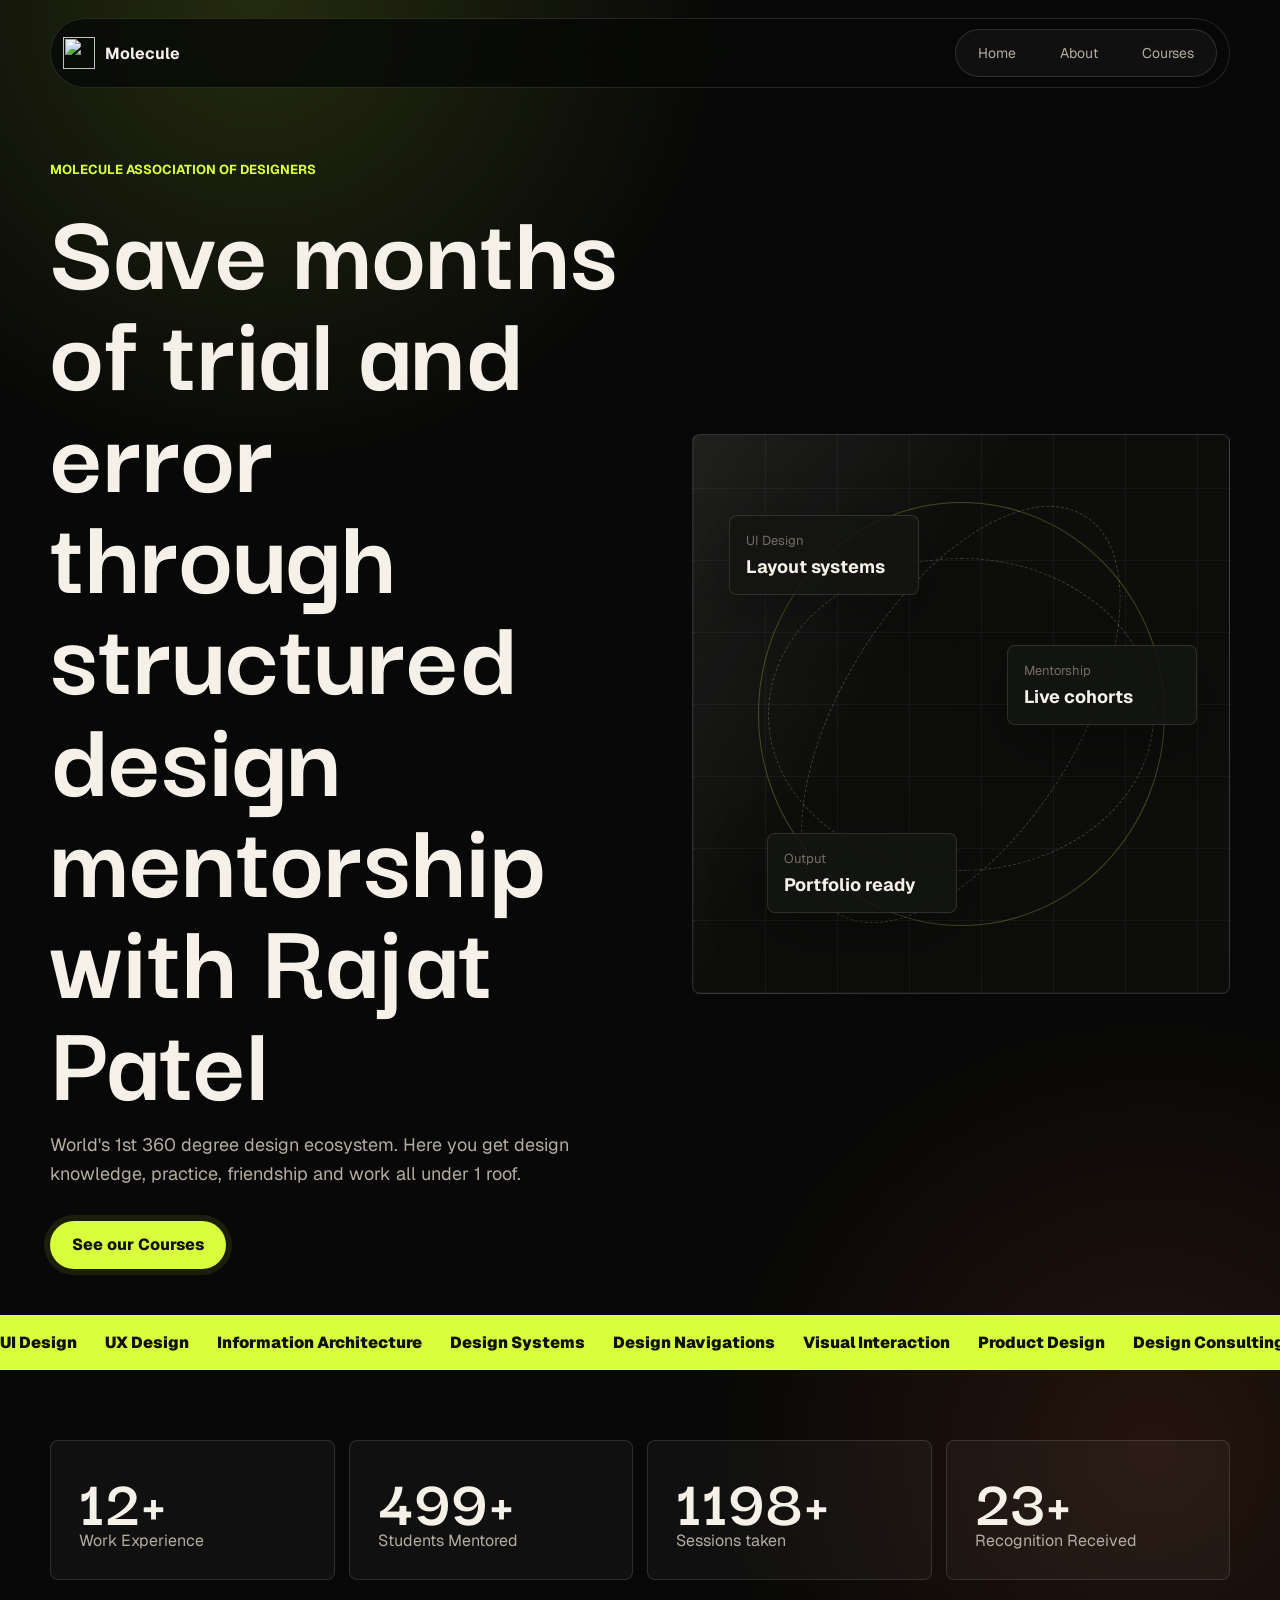
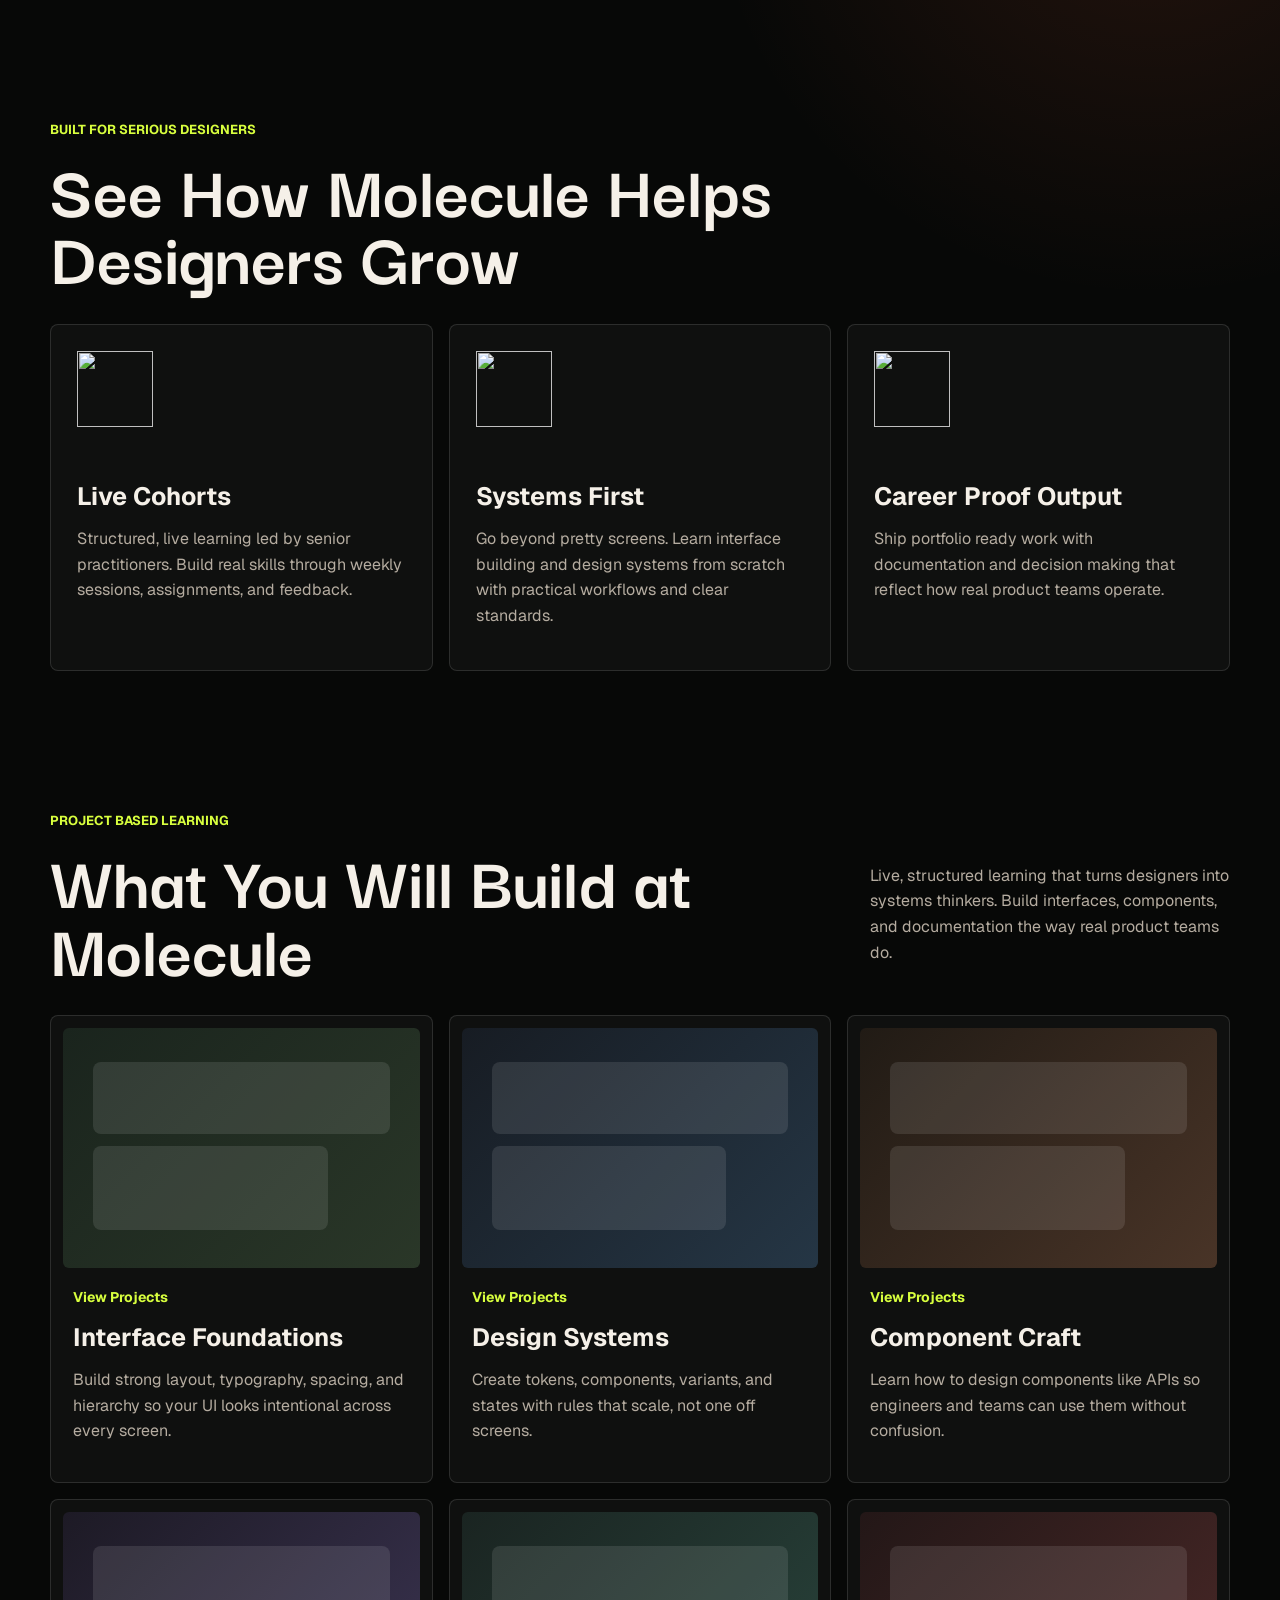
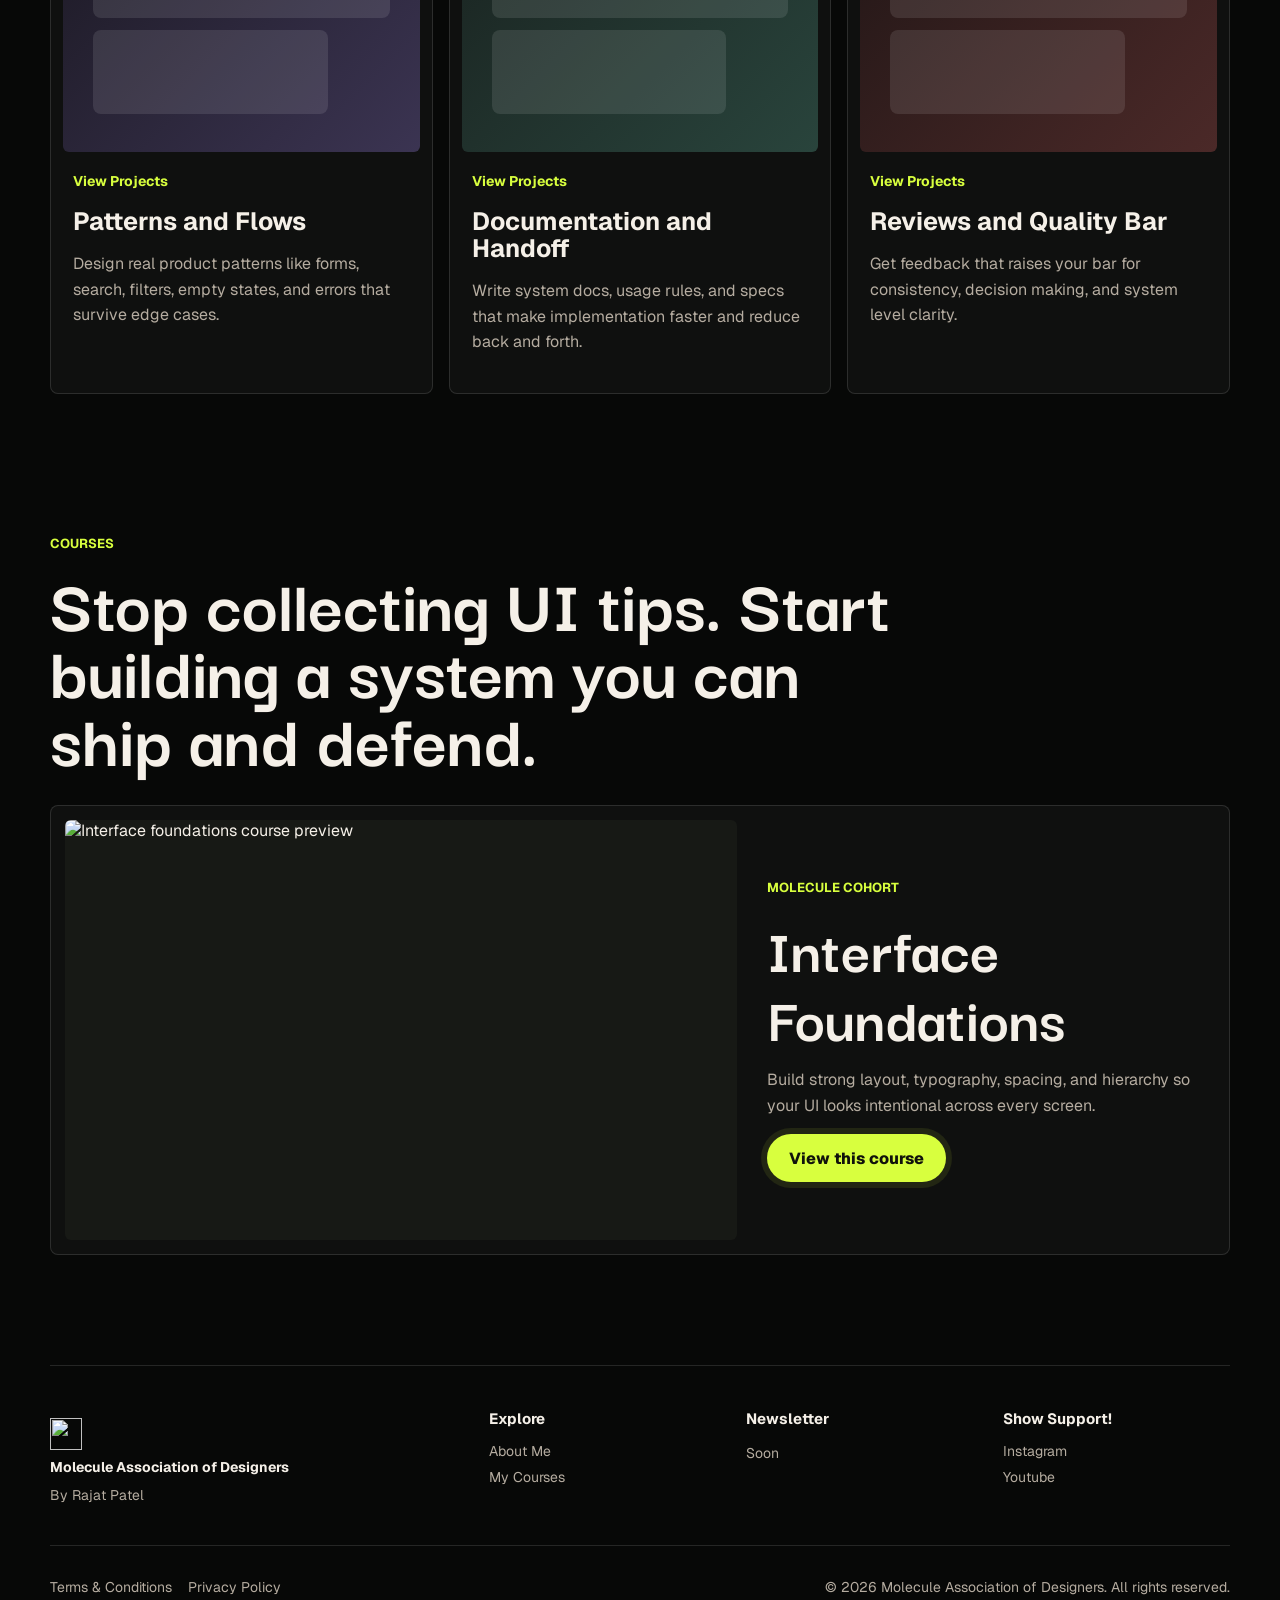
==== commit 377259b9: "Add interface anatomy course page" ====
--- a/index.html
+++ b/index.html
@@ -19,7 +19,7 @@
       <nav class="nav" aria-label="Primary navigation">
         <a href="index.html">Home</a>
         <a href="about.html">About</a>
-        <a href="#courses">Courses</a>
+        <a href="interface-anatomy.html">Courses</a>
       </nav>
       <button class="menu-button" type="button" aria-expanded="false" aria-controls="mobile-nav">Menu</button>
     </header>
@@ -27,7 +27,7 @@
     <nav class="mobile-nav" id="mobile-nav" aria-label="Mobile navigation">
       <a href="index.html">Home</a>
       <a href="about.html">About</a>
-      <a href="#courses">Courses</a>
+      <a href="interface-anatomy.html">Courses</a>
     </nav>
 
     <main id="home">
@@ -175,7 +175,7 @@
             <p class="eyebrow">Molecule Cohort</p>
             <h3>Interface Foundations</h3>
             <p>Build strong layout, typography, spacing, and hierarchy so your UI looks intentional across every screen.</p>
-            <a class="primary-action" href="#">View this course</a>
+          <a class="primary-action" href="interface-anatomy.html">View this course</a>
           </div>
         </article>
       </section>
@@ -192,7 +192,7 @@
       <div>
         <h2>Explore</h2>
         <a href="about.html">About Me</a>
-        <a href="#courses">My Courses</a>
+        <a href="interface-anatomy.html">My Courses</a>
       </div>
       <div>
         <h2>Newsletter</h2>
--- a/styles.css
+++ b/styles.css
@@ -652,6 +652,161 @@
   margin-top: 0;
 }
 
+.course-hero {
+  position: relative;
+  display: grid;
+  place-items: center;
+  min-height: calc(100vh - 92px);
+  overflow: hidden;
+  padding: 86px 0;
+}
+
+.course-hero-bg {
+  position: absolute;
+  inset: 34px 0;
+  overflow: hidden;
+  border: 1px solid var(--line);
+  border-radius: 8px;
+  background:
+    repeating-linear-gradient(90deg, rgba(255, 255, 255, 0.05) 0 1px, transparent 1px 86px),
+    repeating-linear-gradient(0deg, rgba(255, 255, 255, 0.04) 0 1px, transparent 1px 86px),
+    #111310;
+}
+
+.course-hero-bg::after {
+  content: "";
+  position: absolute;
+  inset: 0;
+  background: radial-gradient(circle at center, rgba(7, 8, 7, 0.18), rgba(7, 8, 7, 0.88) 68%);
+}
+
+.course-hero-bg img {
+  position: absolute;
+  width: 58%;
+  min-width: 440px;
+  opacity: 0.24;
+}
+
+.course-hero-bg img:nth-child(1) {
+  top: -8%;
+  left: -12%;
+}
+
+.course-hero-bg img:nth-child(2) {
+  right: -10%;
+  bottom: -10%;
+}
+
+.course-hero-bg img:nth-child(3) {
+  left: 28%;
+  top: 20%;
+  opacity: 0.16;
+}
+
+.course-hero-copy {
+  position: relative;
+  z-index: 1;
+  max-width: 880px;
+  text-align: center;
+}
+
+.course-hero-copy h1 {
+  font-size: clamp(64px, 10vw, 132px);
+}
+
+.course-hero-copy p {
+  max-width: 680px;
+  margin: 24px auto 30px;
+  font-size: 19px;
+}
+
+.curriculum,
+.plans {
+  padding: 70px 0;
+}
+
+.week-list {
+  display: grid;
+  gap: 16px;
+}
+
+.week-card,
+.plan-card {
+  border: 1px solid var(--line);
+  border-radius: 8px;
+  background: rgba(255, 255, 255, 0.035);
+}
+
+.week-card {
+  display: grid;
+  grid-template-columns: 150px minmax(0, 0.85fr) minmax(0, 1fr);
+  gap: 24px;
+  padding: 28px;
+  align-items: start;
+}
+
+.week-card span {
+  display: inline-flex;
+  align-items: center;
+  justify-content: center;
+  min-height: 42px;
+  border: 1px solid rgba(216, 255, 62, 0.36);
+  border-radius: 999px;
+  color: var(--accent);
+  font-weight: 800;
+}
+
+.week-card h3 {
+  font-size: clamp(28px, 3vw, 42px);
+  font-family: "Darker Grotesque", sans-serif;
+  line-height: 0.95;
+}
+
+.week-card p {
+  margin: 0;
+}
+
+.week-card ul,
+.plan-card ul {
+  margin: 0;
+  padding-left: 18px;
+  color: var(--muted);
+  line-height: 1.75;
+}
+
+.plan-grid {
+  display: grid;
+  grid-template-columns: repeat(2, 1fr);
+  gap: 18px;
+}
+
+.plan-card {
+  padding: 30px;
+}
+
+.plan-card.featured {
+  border-color: rgba(216, 255, 62, 0.5);
+  box-shadow: 0 0 0 1px rgba(216, 255, 62, 0.08), 0 30px 90px rgba(216, 255, 62, 0.08);
+}
+
+.plan-card h3 {
+  font-size: clamp(38px, 5vw, 64px);
+  font-family: "Darker Grotesque", sans-serif;
+}
+
+.plan-card > strong {
+  display: block;
+  margin: 18px 0 22px;
+  font-family: "Darker Grotesque", sans-serif;
+  font-size: 62px;
+  line-height: 0.9;
+}
+
+.plan-card h4 {
+  margin: 30px 0 14px;
+  font-size: 16px;
+}
+
 @media (max-width: 880px) {
   .site-header {
     border-radius: 8px;
@@ -686,6 +841,11 @@
     grid-template-columns: 1fr;
   }
 
+  .week-card,
+  .plan-grid {
+    grid-template-columns: 1fr;
+  }
+
   .hero {
     padding-top: 50px;
   }
@@ -785,4 +945,16 @@
   .about-content article {
     padding: 24px;
   }
-}
+
+  .course-hero {
+    min-height: auto;
+  }
+
+  .course-hero-bg img {
+    min-width: 320px;
+  }
+
+  .plan-card > strong {
+    font-size: 50px;
+  }
+}
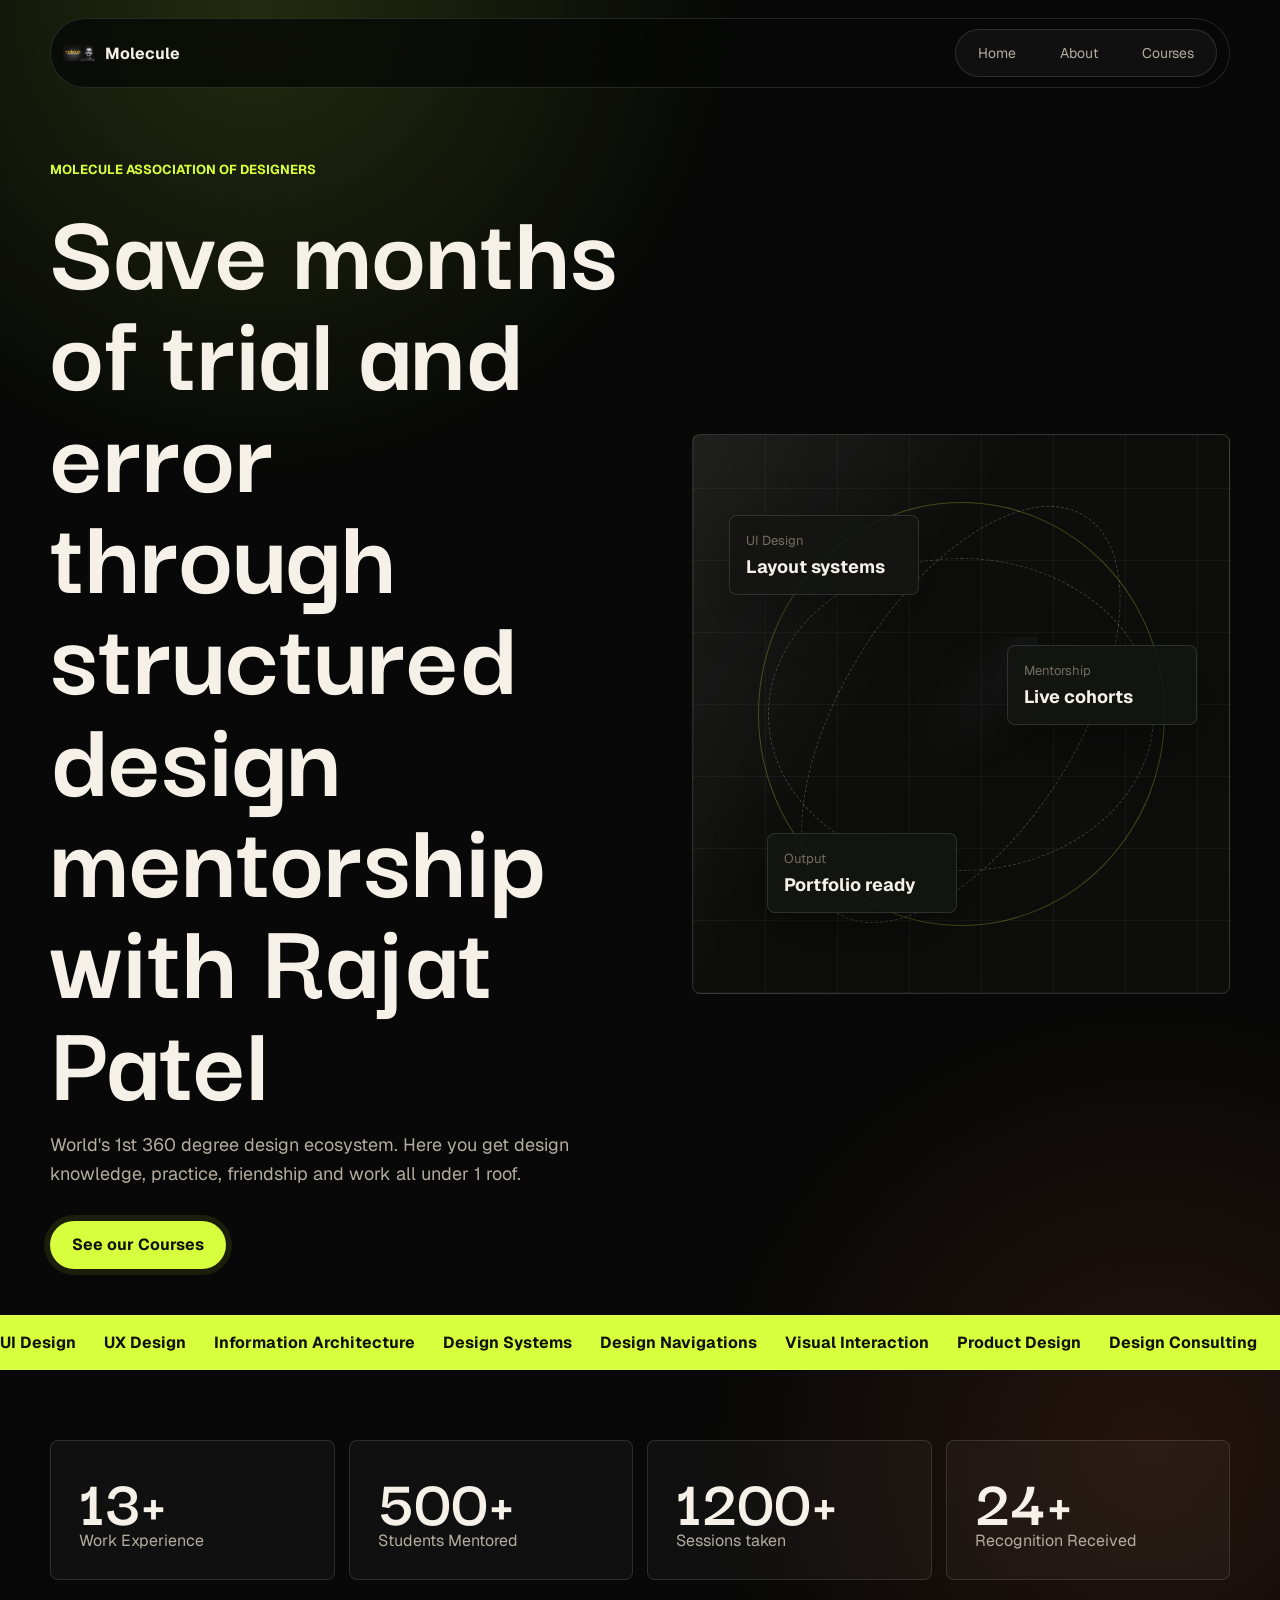
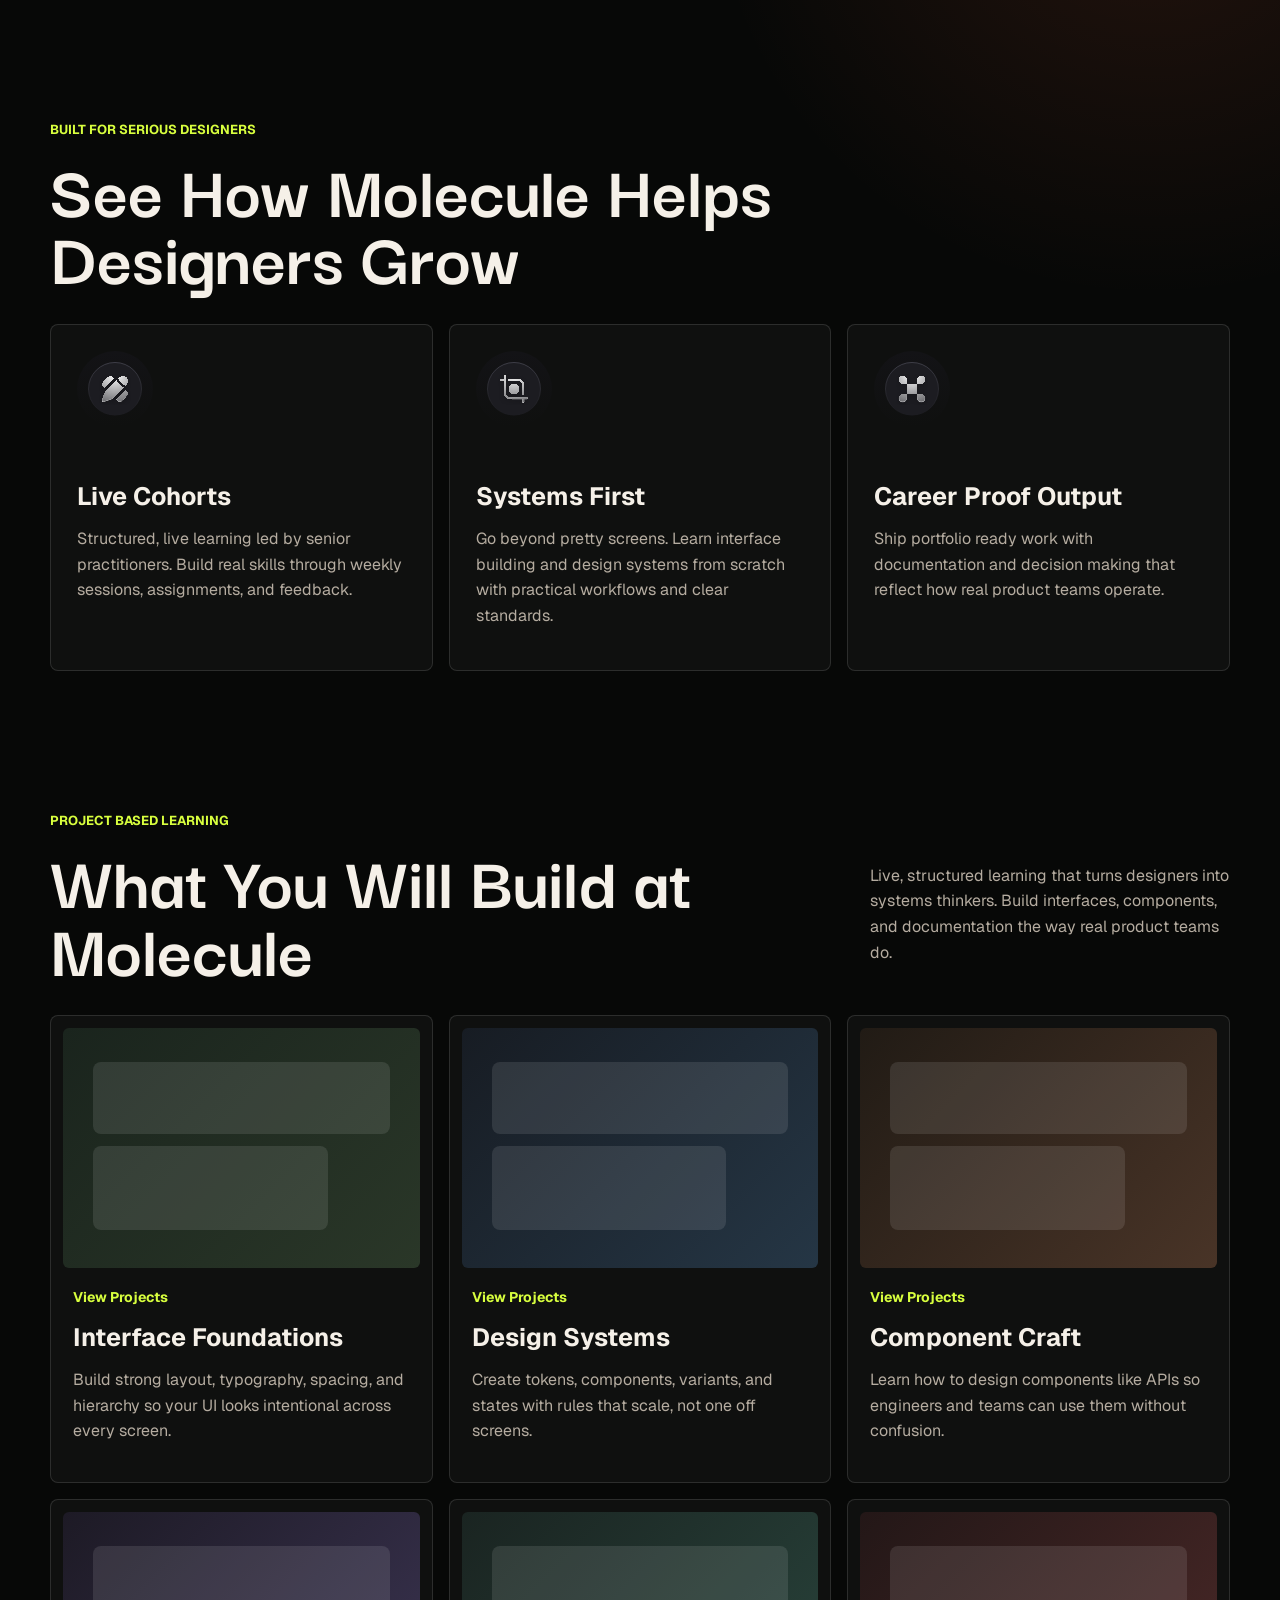
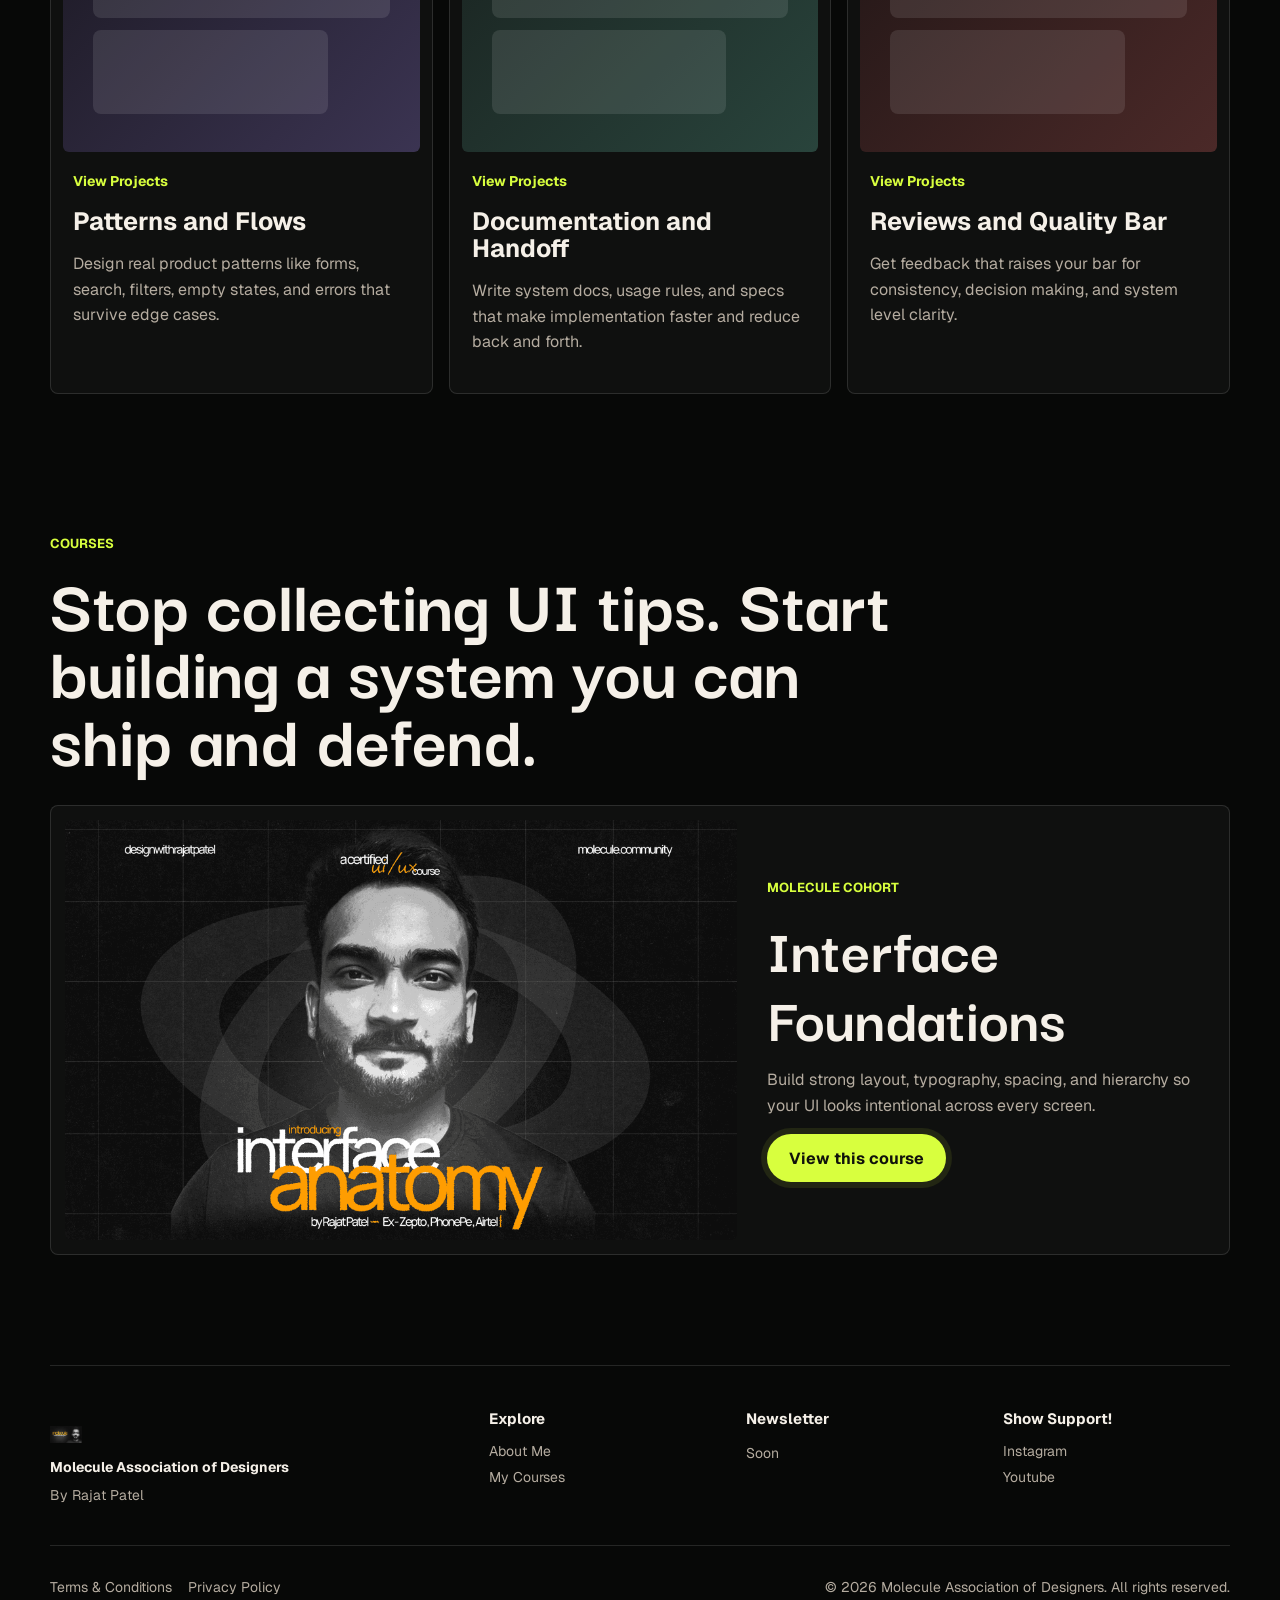
==== commit 870178e7: "Bundle assets for offline use" ====
--- a/index.html
+++ b/index.html
@@ -5,15 +5,12 @@
     <meta name="viewport" content="width=device-width, initial-scale=1">
     <title>Molecule Association of Designers</title>
     <meta name="description" content="India's only Product Design Association">
-    <link rel="preconnect" href="https://fonts.googleapis.com">
-    <link rel="preconnect" href="https://fonts.gstatic.com" crossorigin>
-    <link href="https://fonts.googleapis.com/css2?family=Darker+Grotesque:wght@700;800&family=Geist:wght@400;500;600;700&display=swap" rel="stylesheet">
     <link rel="stylesheet" href="styles.css">
   </head>
   <body>
     <header class="site-header">
       <a class="brand" href="#home" aria-label="Molecule home">
-        <img src="https://framerusercontent.com/assets/ofugLPZ6oPPGgBAtb6Al8aGwhY.png" alt="">
+        <img src="assets/images/logo.png" alt="">
         <span>Molecule</span>
       </a>
       <nav class="nav" aria-label="Primary navigation">
@@ -41,7 +38,7 @@
         <div class="hero-art" aria-label="Design ecosystem preview">
           <div class="orbit orbit-one"></div>
           <div class="orbit orbit-two"></div>
-          <img class="hero-mark" src="https://framerusercontent.com/images/gMssOsm9PCbgD6MRGFvcWNm0rjQ.svg?width=155&height=156" alt="">
+          <img class="hero-mark" src="assets/images/hero-mark.svg" alt="">
           <div class="floating-card card-a">
             <span>UI Design</span>
             <strong>Layout systems</strong>
@@ -96,17 +93,17 @@
         </div>
         <div class="growth-grid">
           <article>
-            <img src="https://framerusercontent.com/images/YRMBZMQd4f0k4EEJYIjENwCrAHk.svg?width=96&height=96" alt="">
+            <img src="assets/images/icon-live.svg" alt="">
             <h3>Live Cohorts</h3>
             <p>Structured, live learning led by senior practitioners. Build real skills through weekly sessions, assignments, and feedback.</p>
           </article>
           <article>
-            <img src="https://framerusercontent.com/images/k403fDkJgMU7aRFrd0dj9X0b3Wk.svg?width=96&height=96" alt="">
+            <img src="assets/images/icon-systems.svg" alt="">
             <h3>Systems First</h3>
             <p>Go beyond pretty screens. Learn interface building and design systems from scratch with practical workflows and clear standards.</p>
           </article>
           <article>
-            <img src="https://framerusercontent.com/images/FbkSEzD7mPxcsf5bSrj1Fig98UA.svg?width=96&height=96" alt="">
+            <img src="assets/images/icon-career.svg" alt="">
             <h3>Career Proof Output</h3>
             <p>Ship portfolio ready work with documentation and decision making that reflect how real product teams operate.</p>
           </article>
@@ -169,7 +166,7 @@
         </div>
         <article class="course-card">
           <div class="course-image">
-            <img src="https://framerusercontent.com/images/0XYD9FFEPRWONJG7LkW5hnwqp0.png?scale-down-to=1024&width=2697&height=1783" alt="Interface foundations course preview">
+            <img src="assets/images/course-preview.png" alt="Interface foundations course preview">
           </div>
           <div class="course-copy">
             <p class="eyebrow">Molecule Cohort</p>
@@ -184,7 +181,7 @@
     <footer class="site-footer">
       <div>
         <a class="brand footer-brand" href="#home">
-          <img src="https://framerusercontent.com/assets/ofugLPZ6oPPGgBAtb6Al8aGwhY.png" alt="">
+          <img src="assets/images/logo.png" alt="">
           <span>Molecule Association of Designers</span>
         </a>
         <p>By Rajat Patel</p>
--- a/styles.css
+++ b/styles.css
@@ -1,3 +1,51 @@
+@font-face {
+  font-family: "Darker Grotesque";
+  font-style: normal;
+  font-weight: 700;
+  font-display: swap;
+  src: url("assets/fonts/darker-grotesque-700.ttf") format("truetype");
+}
+
+@font-face {
+  font-family: "Darker Grotesque";
+  font-style: normal;
+  font-weight: 800;
+  font-display: swap;
+  src: url("assets/fonts/darker-grotesque-800.ttf") format("truetype");
+}
+
+@font-face {
+  font-family: "Geist";
+  font-style: normal;
+  font-weight: 400;
+  font-display: swap;
+  src: url("assets/fonts/geist-400.ttf") format("truetype");
+}
+
+@font-face {
+  font-family: "Geist";
+  font-style: normal;
+  font-weight: 500;
+  font-display: swap;
+  src: url("assets/fonts/geist-500.ttf") format("truetype");
+}
+
+@font-face {
+  font-family: "Geist";
+  font-style: normal;
+  font-weight: 600;
+  font-display: swap;
+  src: url("assets/fonts/geist-600.ttf") format("truetype");
+}
+
+@font-face {
+  font-family: "Geist";
+  font-style: normal;
+  font-weight: 700;
+  font-display: swap;
+  src: url("assets/fonts/geist-700.ttf") format("truetype");
+}
+
 :root {
   --bg: #070807;
   --panel: #10110f;
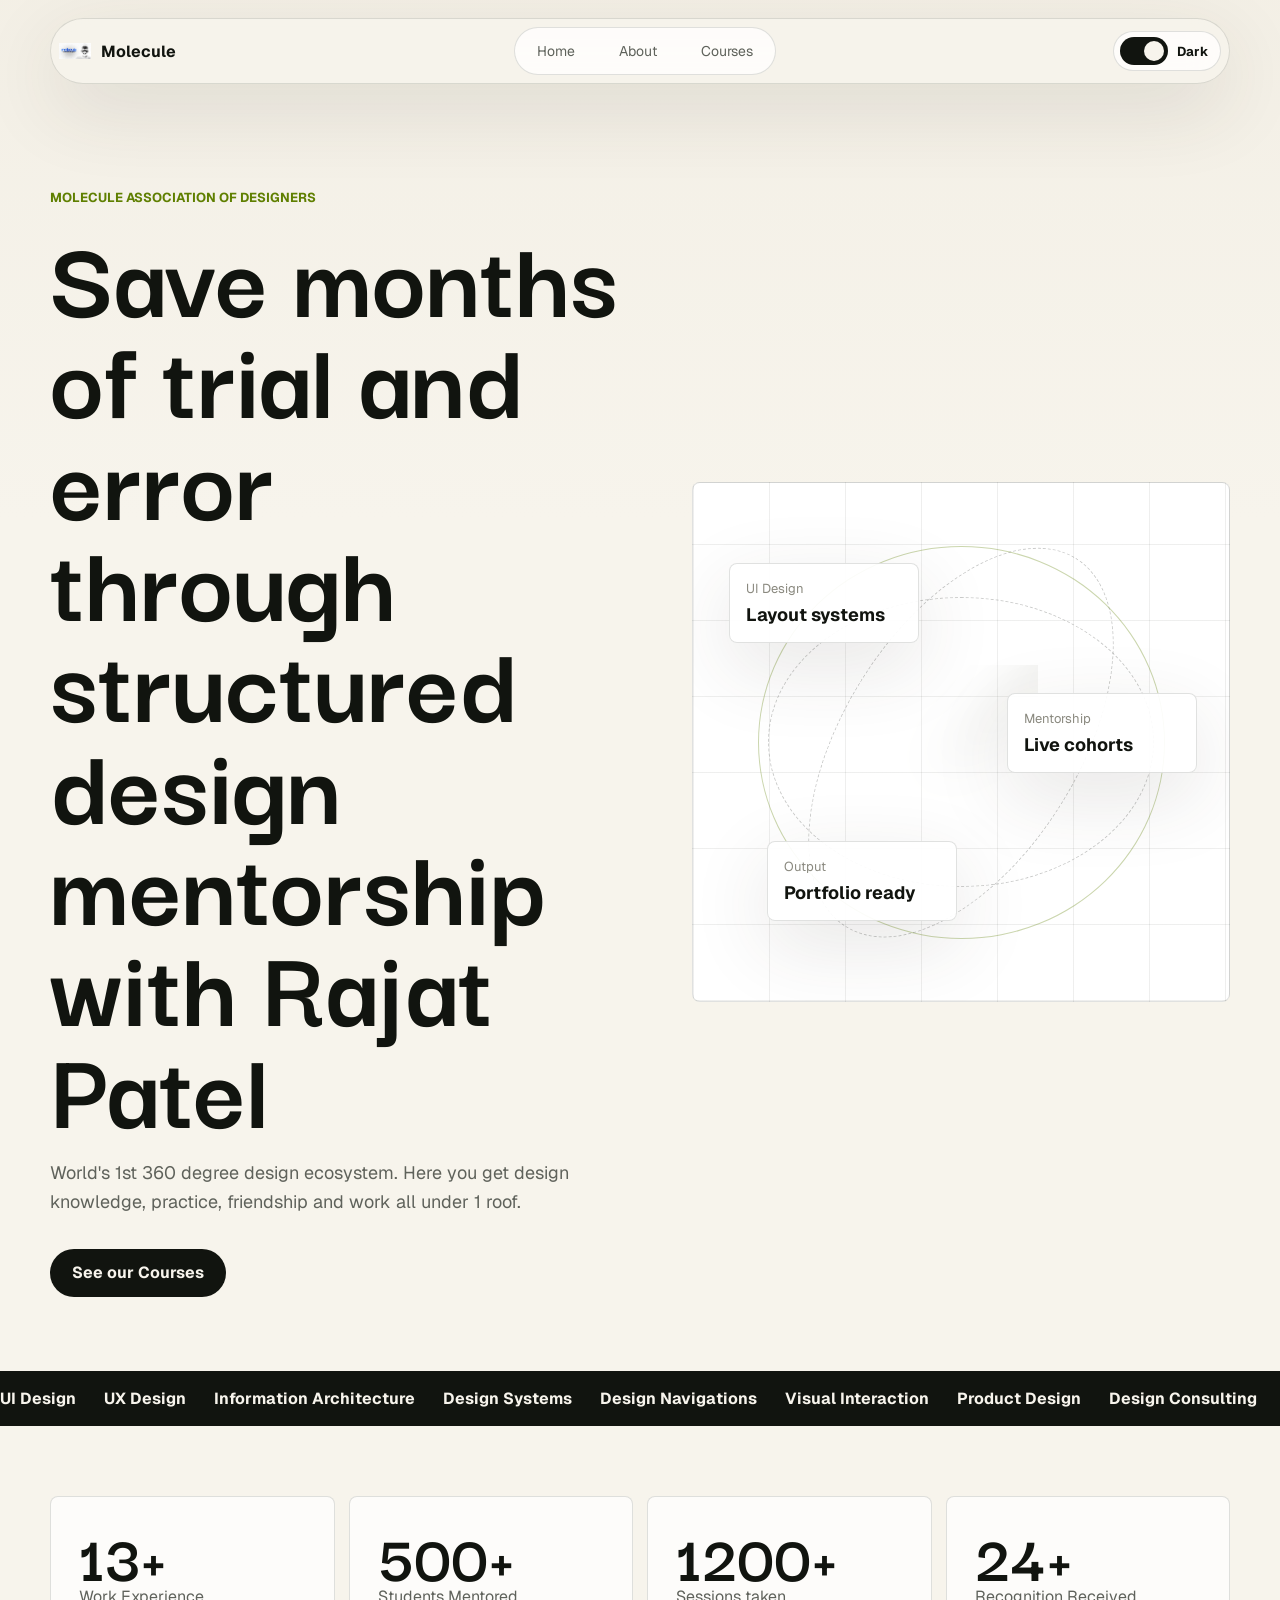
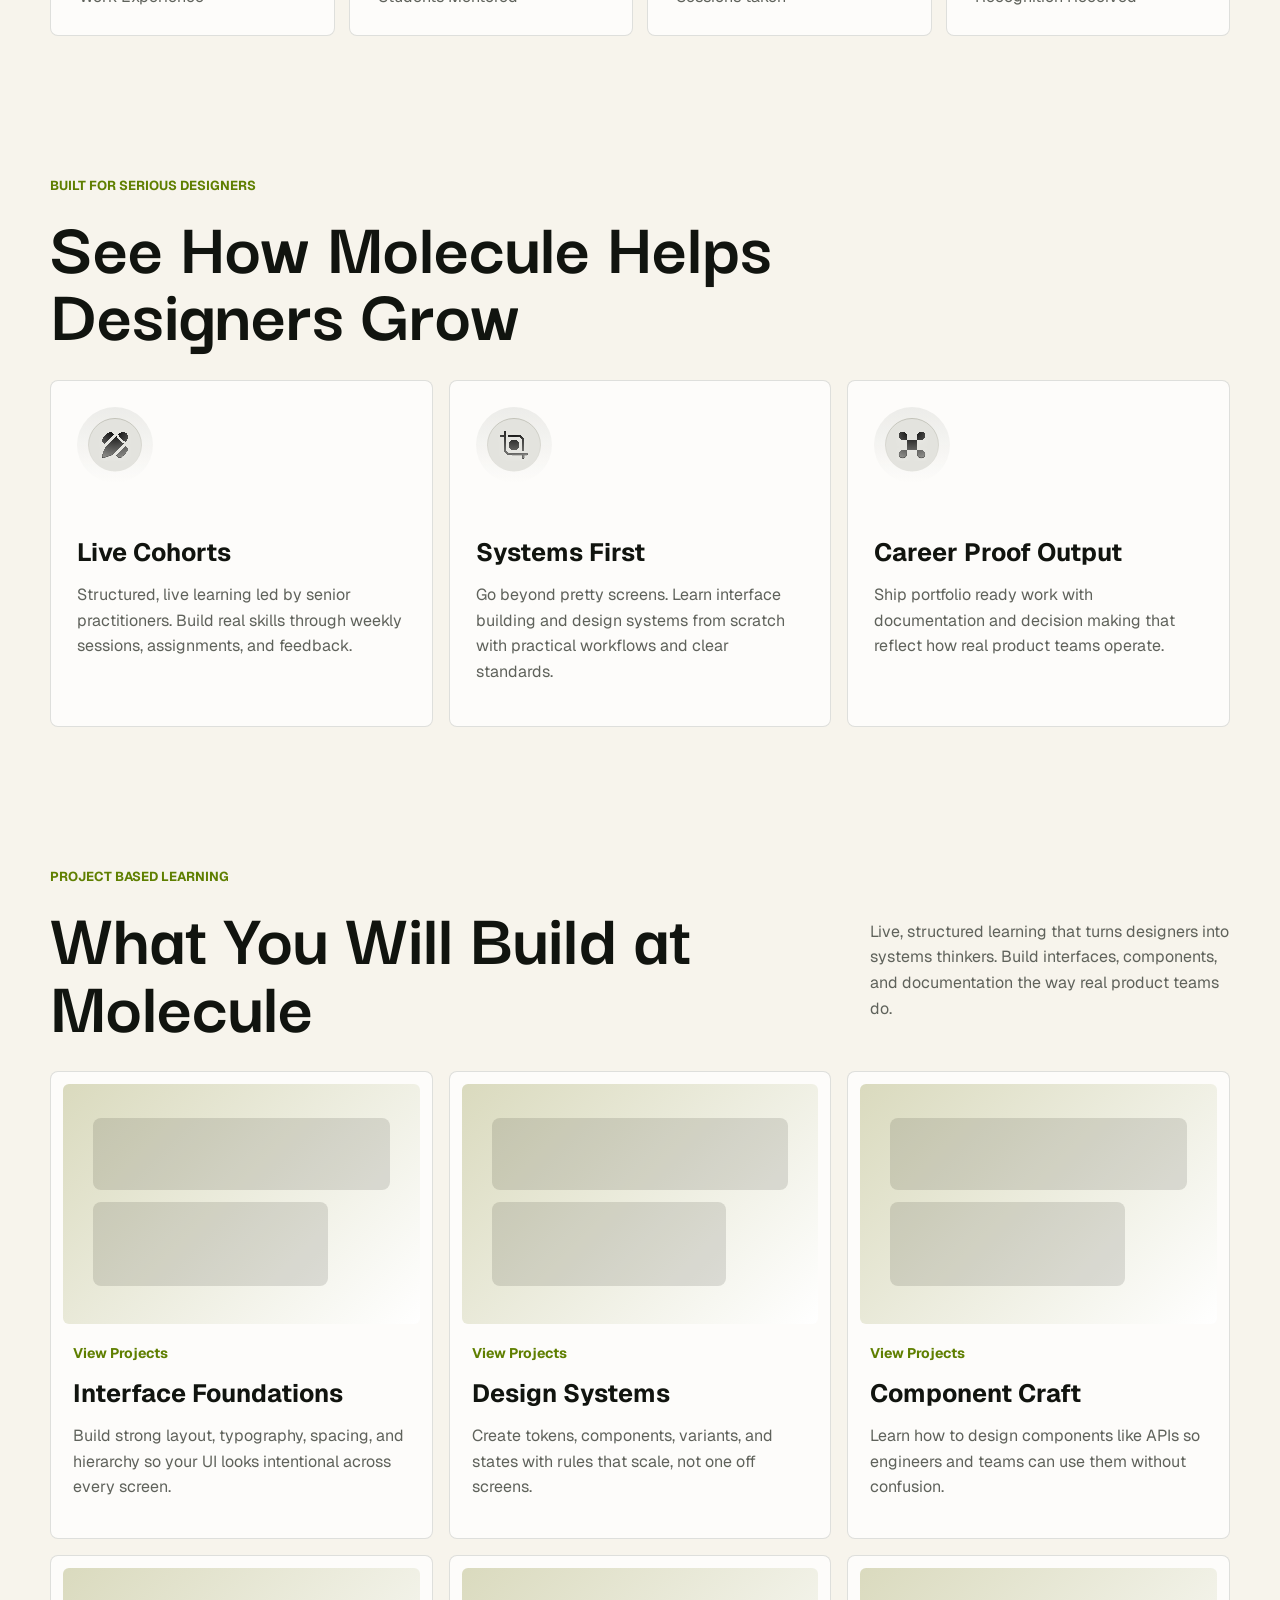
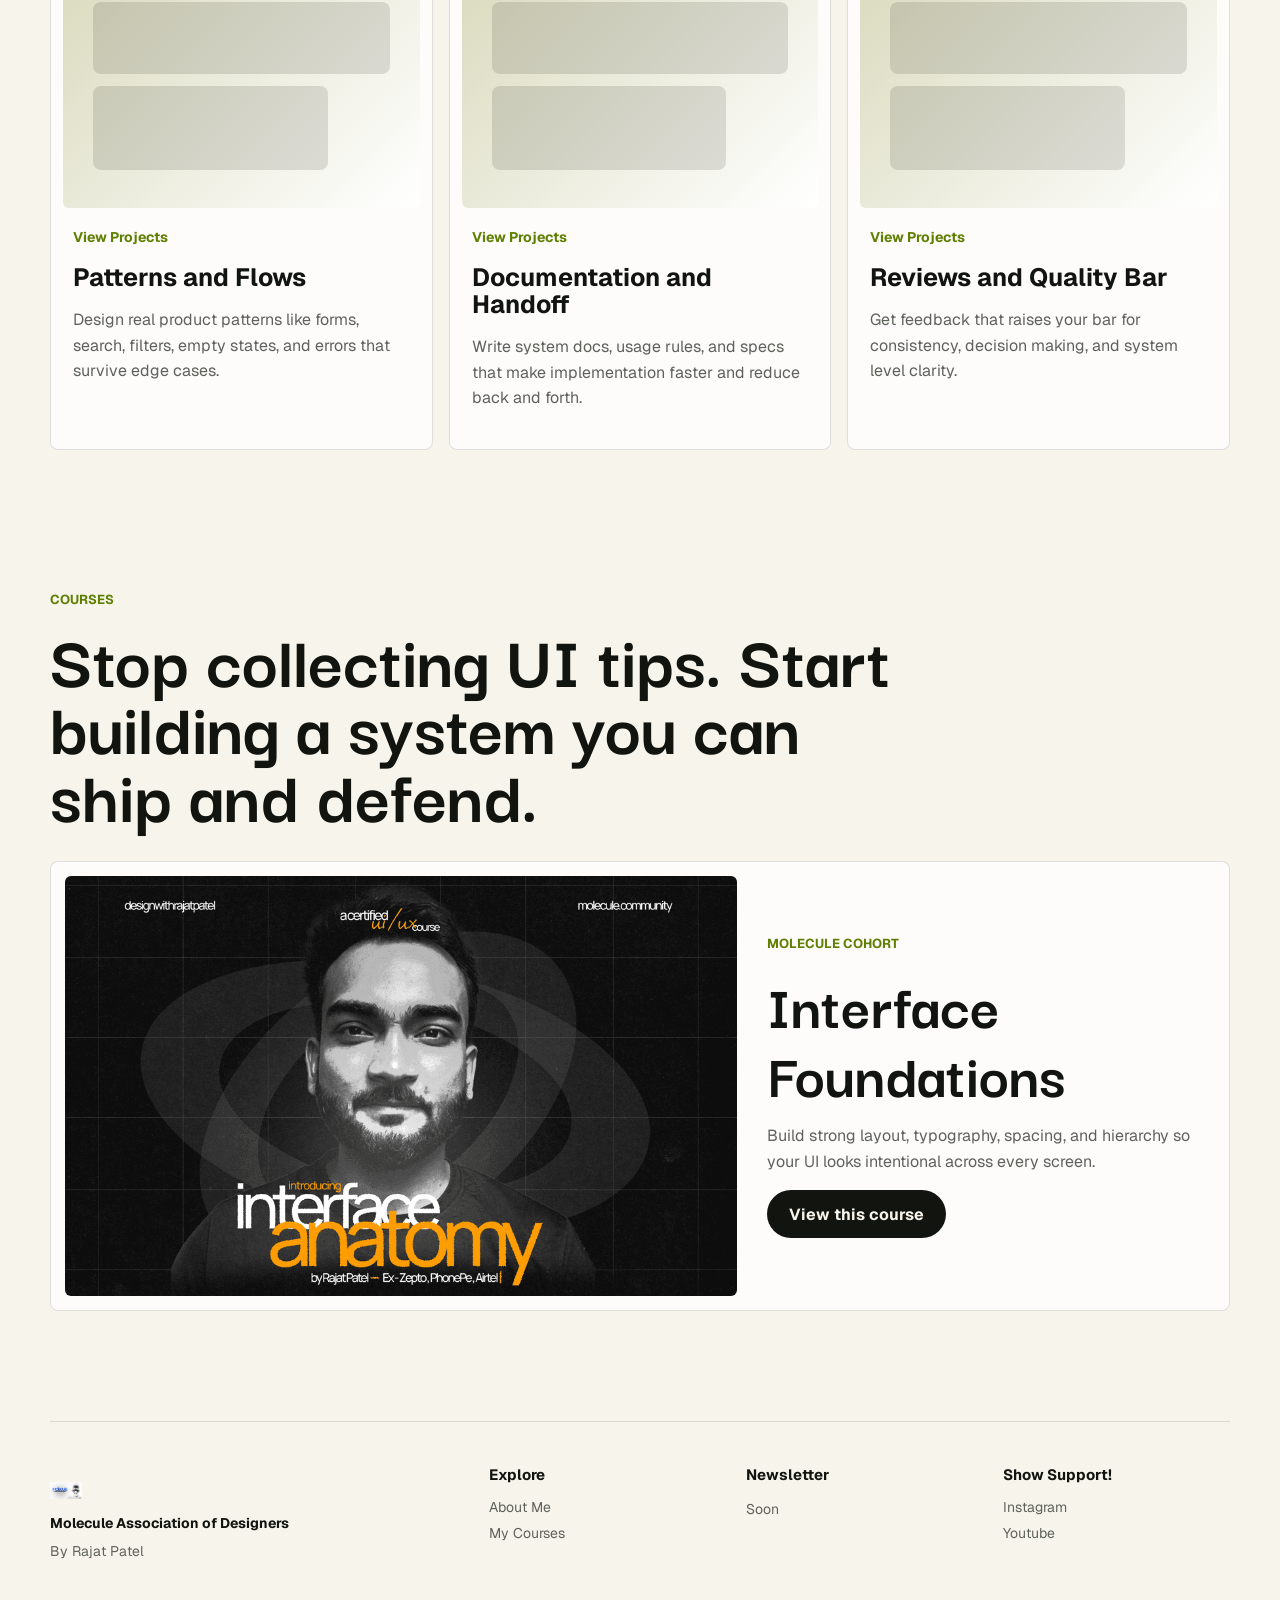
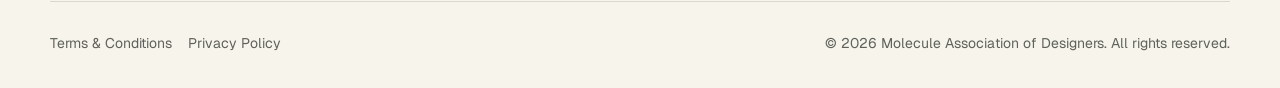
==== commit abe3c454: "Refresh minimalist theme design" ====
--- a/index.html
+++ b/index.html
@@ -18,7 +18,15 @@
         <a href="about.html">About</a>
         <a href="interface-anatomy.html">Courses</a>
       </nav>
-      <button class="menu-button" type="button" aria-expanded="false" aria-controls="mobile-nav">Menu</button>
+      <div class="header-actions">
+        <button class="theme-toggle" type="button" aria-label="Switch color mode" aria-pressed="false">
+          <span class="theme-toggle-track" aria-hidden="true">
+            <span class="theme-toggle-thumb"></span>
+          </span>
+          <span class="theme-toggle-text">Light</span>
+        </button>
+        <button class="menu-button" type="button" aria-expanded="false" aria-controls="mobile-nav">Menu</button>
+      </div>
     </header>
 
     <nav class="mobile-nav" id="mobile-nav" aria-label="Mobile navigation">
--- a/styles.css
+++ b/styles.css
@@ -1006,3 +1006,270 @@
     font-size: 50px;
   }
 }
+
+/* Minimal theme refresh */
+:root {
+  color-scheme: dark;
+  --bg: #070807;
+  --panel: #10110f;
+  --panel-2: #151713;
+  --surface: rgba(255, 255, 255, 0.045);
+  --surface-strong: rgba(255, 255, 255, 0.075);
+  --line: rgba(255, 255, 255, 0.12);
+  --text: #f7f4ec;
+  --muted: #aaa39a;
+  --soft: #777067;
+  --accent: #d8ff3e;
+  --accent-2: #f46b42;
+  --button-text: #12140d;
+  --header-bg: rgba(7, 8, 7, 0.78);
+  --shadow: 0 24px 80px rgba(0, 0, 0, 0.28);
+  --grid-line: rgba(255, 255, 255, 0.055);
+}
+
+:root[data-theme="light"] {
+  color-scheme: light;
+  --bg: #f7f4ec;
+  --panel: #ffffff;
+  --panel-2: #eee9dd;
+  --surface: rgba(255, 255, 255, 0.72);
+  --surface-strong: rgba(255, 255, 255, 0.92);
+  --line: rgba(21, 24, 18, 0.13);
+  --text: #11140f;
+  --muted: #5f625b;
+  --soft: #8a897f;
+  --accent: #5f7f00;
+  --accent-2: #d85635;
+  --button-text: #ffffff;
+  --header-bg: rgba(247, 244, 236, 0.78);
+  --shadow: 0 24px 80px rgba(61, 53, 38, 0.12);
+  --grid-line: rgba(21, 24, 18, 0.07);
+}
+
+body {
+  background:
+    linear-gradient(180deg, color-mix(in srgb, var(--panel-2), transparent 58%), transparent 520px),
+    var(--bg);
+  transition: background-color 260ms ease, color 260ms ease;
+}
+
+.site-header {
+  top: 14px;
+  padding: 8px;
+  background: var(--header-bg);
+  box-shadow: var(--shadow);
+}
+
+.header-actions {
+  display: flex;
+  align-items: center;
+  gap: 8px;
+}
+
+.theme-toggle {
+  display: inline-flex;
+  align-items: center;
+  gap: 9px;
+  min-height: 40px;
+  padding: 0 12px 0 6px;
+  border: 1px solid var(--line);
+  border-radius: 999px;
+  background: var(--surface);
+  color: var(--text);
+  font: inherit;
+  font-size: 13px;
+  font-weight: 700;
+  cursor: pointer;
+}
+
+.theme-toggle-track {
+  position: relative;
+  width: 48px;
+  height: 28px;
+  border-radius: 999px;
+  background: var(--text);
+}
+
+.theme-toggle-thumb {
+  position: absolute;
+  top: 4px;
+  left: 4px;
+  width: 20px;
+  height: 20px;
+  border-radius: 50%;
+  background: var(--bg);
+  transition: transform 240ms ease, background 240ms ease;
+}
+
+:root[data-theme="light"] .theme-toggle-thumb {
+  transform: translateX(20px);
+}
+
+.theme-wipe {
+  position: fixed;
+  z-index: 100;
+  left: 0;
+  top: 0;
+  width: 100vw;
+  height: 100vh;
+  pointer-events: none;
+  clip-path: circle(0 at var(--wipe-x) var(--wipe-y));
+  transition: clip-path 420ms cubic-bezier(0.8, 0, 0.2, 1), opacity 260ms ease;
+}
+
+.theme-wipe.is-spreading {
+  clip-path: circle(150vmax at var(--wipe-x) var(--wipe-y));
+}
+
+.theme-wipe.is-fading {
+  opacity: 0;
+}
+
+.nav,
+.stats article,
+.growth-grid article,
+.project-card,
+.course-card,
+.about-hero-card,
+.about-portrait,
+.bio-media,
+.about-content article,
+.week-card,
+.plan-card {
+  background: var(--surface);
+  box-shadow: none;
+}
+
+.nav a:hover,
+.mobile-nav a:hover,
+.nav a.active {
+  background: var(--text);
+  color: var(--bg);
+}
+
+.primary-action {
+  background: var(--text);
+  color: var(--bg);
+  box-shadow: none;
+}
+
+.eyebrow,
+.project-card a,
+.about-hero-text a,
+.about-content h3,
+.week-card span {
+  color: var(--accent);
+}
+
+.hero {
+  min-height: auto;
+  padding: 104px 0 74px;
+}
+
+.hero-art,
+.course-hero-bg {
+  background:
+    repeating-linear-gradient(90deg, var(--grid-line) 0 1px, transparent 1px 76px),
+    repeating-linear-gradient(0deg, var(--grid-line) 0 1px, transparent 1px 76px),
+    var(--panel);
+}
+
+.hero-art {
+  min-height: 520px;
+}
+
+.hero-art::before {
+  border-color: color-mix(in srgb, var(--accent), transparent 68%);
+}
+
+.orbit {
+  border-color: color-mix(in srgb, var(--text), transparent 78%);
+}
+
+.hero-mark {
+  filter: drop-shadow(0 22px 60px color-mix(in srgb, var(--accent), transparent 72%));
+}
+
+.floating-card {
+  background: var(--surface-strong);
+  box-shadow: var(--shadow);
+}
+
+.skills-strip {
+  background: var(--text);
+  color: var(--bg);
+}
+
+.project-visual::before,
+.project-visual::after {
+  background: color-mix(in srgb, var(--text), transparent 88%);
+}
+
+.visual-one,
+.visual-two,
+.visual-three,
+.visual-four,
+.visual-five,
+.visual-six {
+  background:
+    linear-gradient(135deg, color-mix(in srgb, var(--panel-2), var(--accent) 14%), var(--panel));
+}
+
+.course-image,
+.about-portrait,
+.bio-media {
+  background: var(--panel-2);
+}
+
+.course-hero-bg::after {
+  background: radial-gradient(circle at center, transparent, var(--bg) 76%);
+}
+
+.course-hero-bg img {
+  opacity: 0.16;
+}
+
+.plan-card.featured {
+  border-color: color-mix(in srgb, var(--accent), transparent 44%);
+  box-shadow: inset 0 0 0 1px color-mix(in srgb, var(--accent), transparent 86%);
+}
+
+:root[data-theme="light"] .brand img,
+:root[data-theme="light"] .footer-brand img {
+  filter: invert(1) contrast(1.1);
+}
+
+:root[data-theme="light"] .hero-mark,
+:root[data-theme="light"] .growth-grid img {
+  filter: invert(1);
+}
+
+:root[data-theme="light"] .course-hero-bg img {
+  opacity: 0.08;
+  filter: invert(1);
+}
+
+:root[data-theme="light"] .about-portrait::after,
+:root[data-theme="light"] .bio-media::after {
+  background: linear-gradient(180deg, transparent, var(--bg));
+}
+
+@media (max-width: 880px) {
+  .mobile-nav.is-open {
+    background: var(--header-bg);
+  }
+}
+
+@media (max-width: 580px) {
+  .theme-toggle {
+    padding-right: 7px;
+  }
+
+  .theme-toggle-text {
+    position: absolute;
+    width: 1px;
+    height: 1px;
+    overflow: hidden;
+    clip: rect(0 0 0 0);
+  }
+}
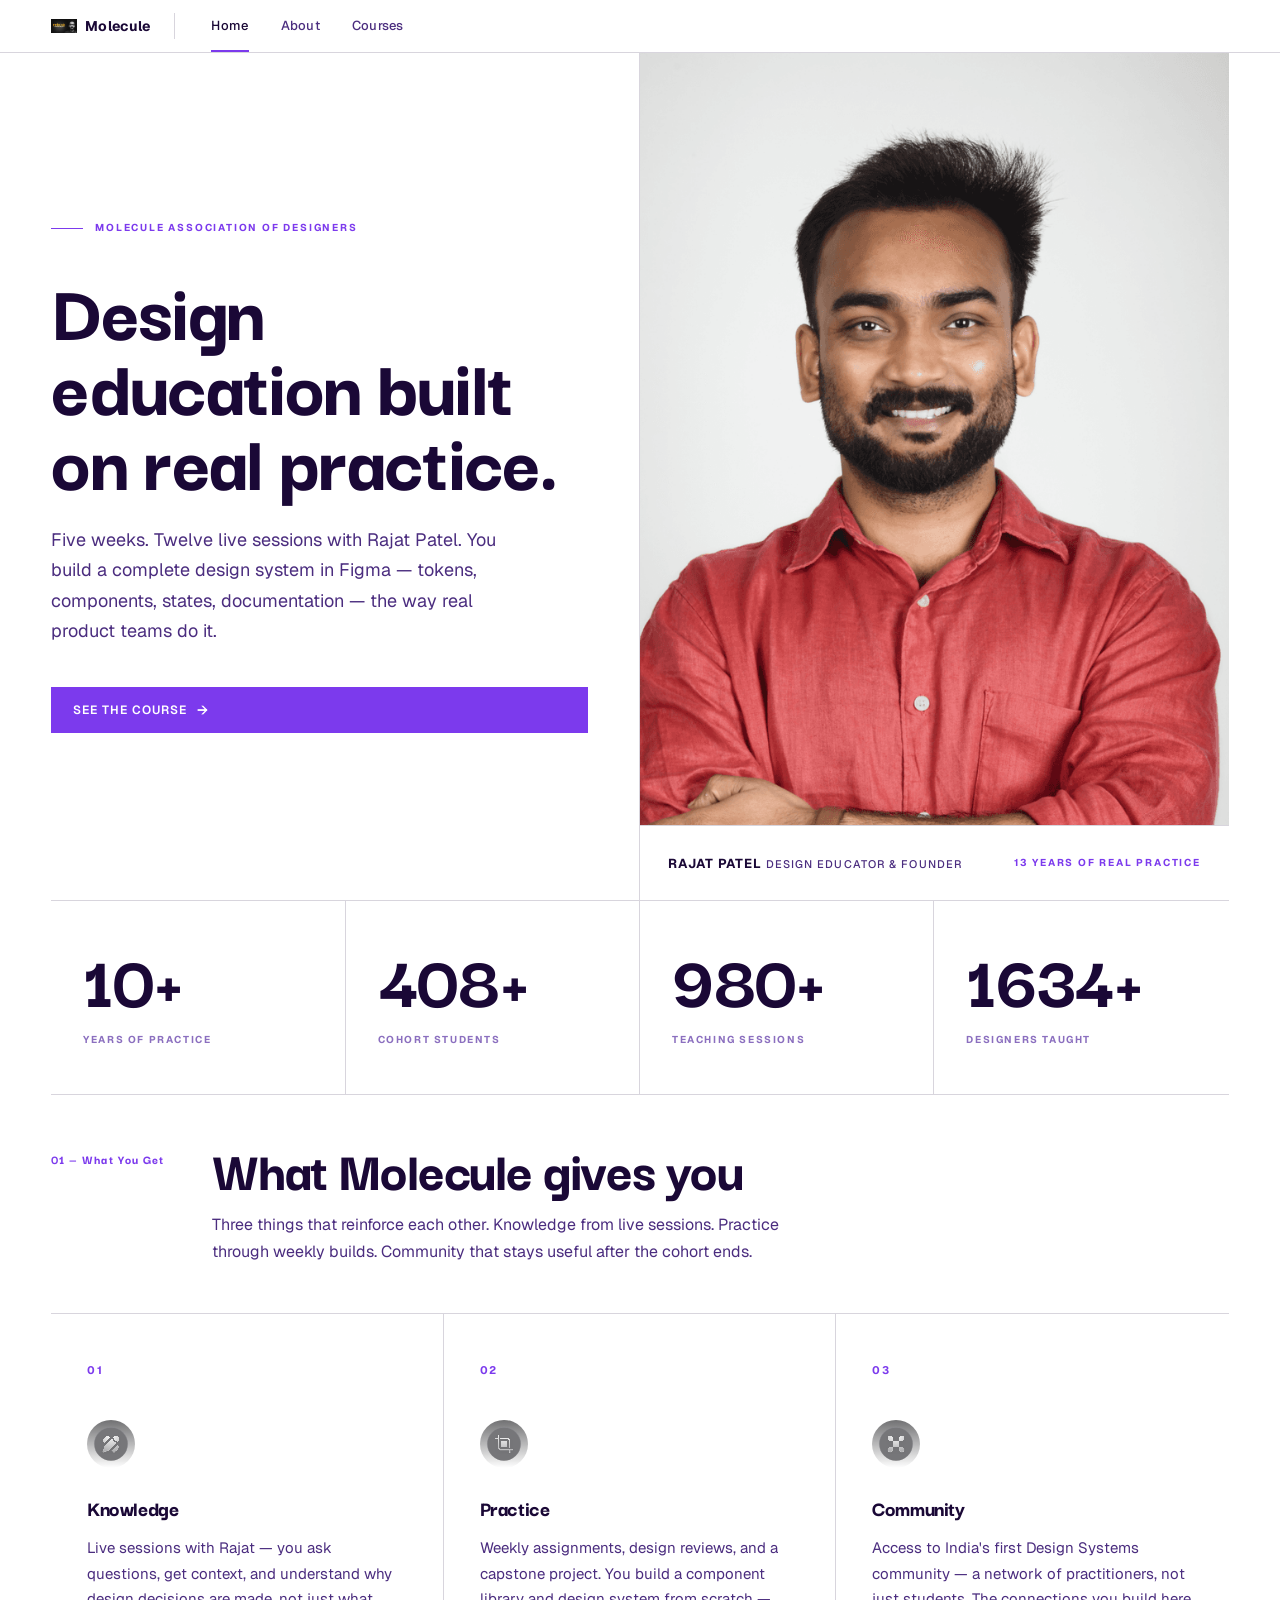
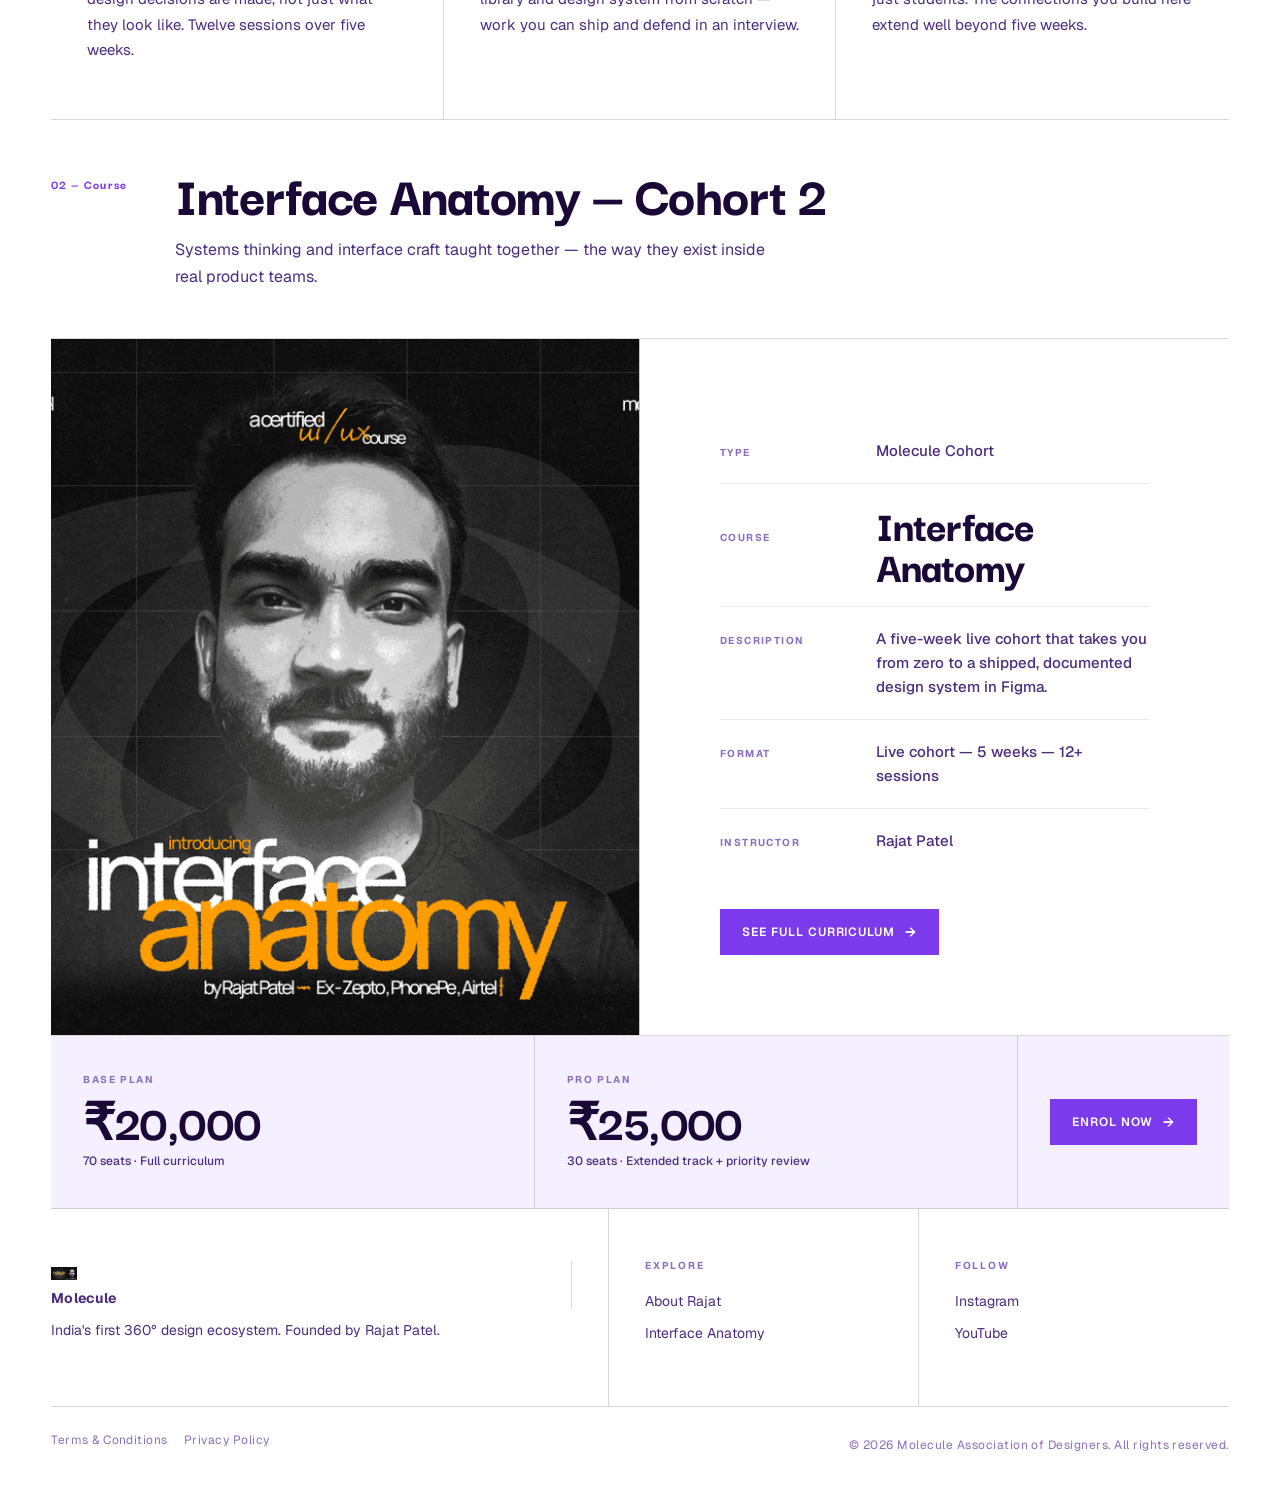
==== commit 23faf91f: "Overhaul content architecture, palette, and copy quality - Purple palette replacing Braun cream; dar" ====
--- a/index.html
+++ b/index.html
@@ -4,28 +4,26 @@
     <meta charset="utf-8">
     <meta name="viewport" content="width=device-width, initial-scale=1">
     <title>Molecule Association of Designers</title>
-    <meta name="description" content="India's only Product Design Association">
+    <meta name="description" content="Design education built on real practice. Live cohorts, systems-first curriculum, led by Rajat Patel — 13 years of product design experience.">
     <link rel="stylesheet" href="styles.css">
   </head>
   <body>
+
+    <!-- HEADER -->
     <header class="site-header">
-      <a class="brand" href="#home" aria-label="Molecule home">
-        <img src="assets/images/logo.png" alt="">
-        <span>Molecule</span>
-      </a>
-      <nav class="nav" aria-label="Primary navigation">
-        <a href="index.html">Home</a>
-        <a href="about.html">About</a>
-        <a href="interface-anatomy.html">Courses</a>
-      </nav>
-      <div class="header-actions">
-        <button class="theme-toggle" type="button" aria-label="Switch color mode" aria-pressed="false">
-          <span class="theme-toggle-track" aria-hidden="true">
-            <span class="theme-toggle-thumb"></span>
-          </span>
-          <span class="theme-toggle-text">Light</span>
-        </button>
-        <button class="menu-button" type="button" aria-expanded="false" aria-controls="mobile-nav">Menu</button>
+      <div class="header-inner">
+        <a class="brand" href="index.html" aria-label="Molecule home">
+          <img src="assets/images/logo.png" alt="">
+          <span>Molecule</span>
+        </a>
+        <nav class="nav" aria-label="Primary navigation">
+          <a class="active" href="index.html">Home</a>
+          <a href="about.html">About</a>
+          <a href="interface-anatomy.html">Courses</a>
+        </nav>
+        <div class="header-actions">
+          <button class="menu-button" type="button" aria-expanded="false" aria-controls="mobile-nav">Menu</button>
+        </div>
       </div>
     </header>
 
@@ -35,183 +33,177 @@
       <a href="interface-anatomy.html">Courses</a>
     </nav>
 
-    <main id="home">
-      <section class="hero section">
+    <main>
+
+      <!-- HERO -->
+      <!-- Headline states what this IS and what it DOES. No avoidance language. -->
+      <section class="hero wrap">
+
         <div class="hero-copy">
-          <p class="eyebrow">Molecule Association of Designers</p>
-          <h1>Save months of trial and error through structured design mentorship with Rajat Patel</h1>
-          <p class="hero-lede">World's 1st 360 degree design ecosystem. Here you get design knowledge, practice, friendship and work all under 1 roof.</p>
-          <a class="primary-action" href="#courses">See our Courses</a>
-        </div>
-        <div class="hero-art" aria-label="Design ecosystem preview">
-          <div class="orbit orbit-one"></div>
-          <div class="orbit orbit-two"></div>
-          <img class="hero-mark" src="assets/images/hero-mark.svg" alt="">
-          <div class="floating-card card-a">
-            <span>UI Design</span>
-            <strong>Layout systems</strong>
-          </div>
-          <div class="floating-card card-b">
-            <span>Mentorship</span>
-            <strong>Live cohorts</strong>
-          </div>
-          <div class="floating-card card-c">
-            <span>Output</span>
-            <strong>Portfolio ready</strong>
-          </div>
-        </div>
+          <div class="hero-label">
+            <span class="hero-label-line" aria-hidden="true"></span>
+            <span class="hero-label-text">Molecule Association of Designers</span>
+          </div>
+          <h1>Design education built on real practice.</h1>
+          <p class="hero-lede">Five weeks. Twelve live sessions with Rajat Patel. You build a complete design system in Figma — tokens, components, states, documentation — the way real product teams do it.</p>
+          <a class="primary-action" href="interface-anatomy.html">See the Course</a>
+        </div>
+
+        <div class="hero-art">
+          <div class="hero-portrait">
+            <img src="assets/images/rajat.png" alt="Rajat Patel — Molecule founder and design educator">
+          </div>
+          <div class="hero-portrait-plate">
+            <div>
+              <span class="hero-portrait-name">Rajat Patel</span>
+              <span class="hero-portrait-role">Design Educator &amp; Founder</span>
+            </div>
+            <span class="f-label f-label-orange">13 Years of Real Practice</span>
+          </div>
+        </div>
+
       </section>
 
-      <section class="skills-strip" aria-label="Design disciplines">
-        <div class="marquee">
-          <span>UI Design</span>
-          <span>UX Design</span>
-          <span>Information Architecture</span>
-          <span>Design Systems</span>
-          <span>Design Navigations</span>
-          <span>Visual Interaction</span>
-          <span>Product Design</span>
-          <span>Design Consulting</span>
+      <!-- STATS -->
+      <!-- Specific numbers. "2000+ Designers Taught" beats "24 Recognitions". -->
+      <div class="stats-row wrap" data-stagger>
+        <div class="stat-cell">
+          <span class="stat-num" data-count="13">0</span>
+          <span class="stat-label">Years of Practice</span>
+        </div>
+        <div class="stat-cell">
+          <span class="stat-num" data-count="500">0</span>
+          <span class="stat-label">Cohort Students</span>
+        </div>
+        <div class="stat-cell">
+          <span class="stat-num" data-count="1200">0</span>
+          <span class="stat-label">Teaching Sessions</span>
+        </div>
+        <div class="stat-cell">
+          <span class="stat-num" data-count="2000">0</span>
+          <span class="stat-label">Designers Taught</span>
+        </div>
+      </div>
+
+      <!-- SECTION 01 — What Molecule gives you -->
+      <!-- Plain language. Knowledge / Practice / Community maps to the 360° claim. -->
+      <section class="wrap" id="pillars">
+        <div class="sec-heading" data-reveal>
+          <span class="sec-index">01 — What You Get</span>
+          <div>
+            <h2>What Molecule gives you</h2>
+            <p>Three things that reinforce each other. Knowledge from live sessions. Practice through weekly builds. Community that stays useful after the cohort ends.</p>
+          </div>
+        </div>
+        <div class="growth-grid" data-stagger>
+          <div class="growth-card">
+            <span class="growth-card-num">01</span>
+            <img class="growth-icon" src="assets/images/icon-live.svg" alt="" loading="lazy">
+            <h3>Knowledge</h3>
+            <p>Live sessions with Rajat — you ask questions, get context, and understand why design decisions are made, not just what they look like. Twelve sessions over five weeks.</p>
+          </div>
+          <div class="growth-card">
+            <span class="growth-card-num">02</span>
+            <img class="growth-icon" src="assets/images/icon-systems.svg" alt="" loading="lazy">
+            <h3>Practice</h3>
+            <p>Weekly assignments, design reviews, and a capstone project. You build a component library and design system from scratch — work you can ship and defend in an interview.</p>
+          </div>
+          <div class="growth-card">
+            <span class="growth-card-num">03</span>
+            <img class="growth-icon" src="assets/images/icon-career.svg" alt="" loading="lazy">
+            <h3>Community</h3>
+            <p>Access to India's first Design Systems community — a network of practitioners, not just students. The connections you build here extend well beyond five weeks.</p>
+          </div>
         </div>
       </section>
 
-      <section class="stats section" aria-label="Molecule statistics">
-        <article>
-          <strong data-count="13">0</strong>
-          <span>Work Experience</span>
-        </article>
-        <article>
-          <strong data-count="500">0</strong>
-          <span>Students Mentored</span>
-        </article>
-        <article>
-          <strong data-count="1200">0</strong>
-          <span>Sessions taken</span>
-        </article>
-        <article>
-          <strong data-count="24">0</strong>
-          <span>Recognition Received</span>
-        </article>
+      <!-- SECTION 02 — Course feature + price teaser -->
+      <!-- Pricing surfaced here. Reduces friction. -->
+      <section class="wrap" id="courses">
+        <div class="sec-heading" data-reveal>
+          <span class="sec-index">02 — Course</span>
+          <div>
+            <h2>Interface Anatomy — Cohort 2</h2>
+            <p>Systems thinking and interface craft taught together — the way they exist inside real product teams.</p>
+          </div>
+        </div>
+        <div class="course-feature" data-reveal>
+          <div class="course-img-wrap">
+            <img src="assets/images/course-preview.png" alt="Interface Anatomy course preview" loading="lazy">
+          </div>
+          <div class="course-spec">
+            <div class="spec-row">
+              <span class="spec-key">Type</span>
+              <span class="spec-val">Molecule Cohort</span>
+            </div>
+            <div class="spec-row">
+              <span class="spec-key">Course</span>
+              <span class="spec-val-large">Interface<br>Anatomy</span>
+            </div>
+            <div class="spec-row">
+              <span class="spec-key">Description</span>
+              <span class="spec-val">A five-week live cohort that takes you from zero to a shipped, documented design system in Figma.</span>
+            </div>
+            <div class="spec-row">
+              <span class="spec-key">Format</span>
+              <span class="spec-val">Live cohort — 5 weeks — 12+ sessions</span>
+            </div>
+            <div class="spec-row">
+              <span class="spec-key">Instructor</span>
+              <span class="spec-val">Rajat Patel</span>
+            </div>
+            <a class="primary-action" href="interface-anatomy.html">See Full Curriculum</a>
+          </div>
+        </div>
+
+        <!-- PRICE TEASE — surface pricing on homepage to reduce friction -->
+        <div class="price-tease" data-reveal>
+          <div class="price-tease-cell">
+            <span class="price-tease-label">Base Plan</span>
+            <span class="price-tease-amount">₹20,000</span>
+            <span class="price-tease-note">70 seats · Full curriculum</span>
+          </div>
+          <div class="price-tease-cell">
+            <span class="price-tease-label">Pro Plan</span>
+            <span class="price-tease-amount">₹25,000</span>
+            <span class="price-tease-note">30 seats · Extended track + priority review</span>
+          </div>
+          <div class="price-tease-cta">
+            <a class="primary-action" href="interface-anatomy.html#plans">Enrol Now</a>
+          </div>
+        </div>
+
       </section>
 
-      <section class="growth section" id="about">
-        <div class="section-heading">
-          <p class="eyebrow">Built for serious designers</p>
-          <h2>See How Molecule Helps Designers Grow</h2>
-        </div>
-        <div class="growth-grid">
-          <article>
-            <img src="assets/images/icon-live.svg" alt="">
-            <h3>Live Cohorts</h3>
-            <p>Structured, live learning led by senior practitioners. Build real skills through weekly sessions, assignments, and feedback.</p>
-          </article>
-          <article>
-            <img src="assets/images/icon-systems.svg" alt="">
-            <h3>Systems First</h3>
-            <p>Go beyond pretty screens. Learn interface building and design systems from scratch with practical workflows and clear standards.</p>
-          </article>
-          <article>
-            <img src="assets/images/icon-career.svg" alt="">
-            <h3>Career Proof Output</h3>
-            <p>Ship portfolio ready work with documentation and decision making that reflect how real product teams operate.</p>
-          </article>
-        </div>
-      </section>
-
-      <section class="build section">
-        <div class="section-heading split">
-          <div>
-            <p class="eyebrow">Project based learning</p>
-            <h2>What You Will Build at Molecule</h2>
-          </div>
-          <p>Live, structured learning that turns designers into systems thinkers. Build interfaces, components, and documentation the way real product teams do.</p>
-        </div>
-
-        <div class="project-grid">
-          <article class="project-card">
-            <div class="project-visual visual-one"></div>
-            <a href="#courses">View Projects</a>
-            <h3>Interface Foundations</h3>
-            <p>Build strong layout, typography, spacing, and hierarchy so your UI looks intentional across every screen.</p>
-          </article>
-          <article class="project-card">
-            <div class="project-visual visual-two"></div>
-            <a href="#courses">View Projects</a>
-            <h3>Design Systems</h3>
-            <p>Create tokens, components, variants, and states with rules that scale, not one off screens.</p>
-          </article>
-          <article class="project-card">
-            <div class="project-visual visual-three"></div>
-            <a href="#courses">View Projects</a>
-            <h3>Component Craft</h3>
-            <p>Learn how to design components like APIs so engineers and teams can use them without confusion.</p>
-          </article>
-          <article class="project-card">
-            <div class="project-visual visual-four"></div>
-            <a href="#courses">View Projects</a>
-            <h3>Patterns and Flows</h3>
-            <p>Design real product patterns like forms, search, filters, empty states, and errors that survive edge cases.</p>
-          </article>
-          <article class="project-card">
-            <div class="project-visual visual-five"></div>
-            <a href="#courses">View Projects</a>
-            <h3>Documentation and Handoff</h3>
-            <p>Write system docs, usage rules, and specs that make implementation faster and reduce back and forth.</p>
-          </article>
-          <article class="project-card">
-            <div class="project-visual visual-six"></div>
-            <a href="#courses">View Projects</a>
-            <h3>Reviews and Quality Bar</h3>
-            <p>Get feedback that raises your bar for consistency, decision making, and system level clarity.</p>
-          </article>
-        </div>
-      </section>
-
-      <section class="courses section" id="courses">
-        <div class="section-heading">
-          <p class="eyebrow">Courses</p>
-          <h2>Stop collecting UI tips. Start building a system you can ship and defend.</h2>
-        </div>
-        <article class="course-card">
-          <div class="course-image">
-            <img src="assets/images/course-preview.png" alt="Interface foundations course preview">
-          </div>
-          <div class="course-copy">
-            <p class="eyebrow">Molecule Cohort</p>
-            <h3>Interface Foundations</h3>
-            <p>Build strong layout, typography, spacing, and hierarchy so your UI looks intentional across every screen.</p>
-          <a class="primary-action" href="interface-anatomy.html">View this course</a>
-          </div>
-        </article>
-      </section>
     </main>
 
+    <!-- FOOTER -->
     <footer class="site-footer">
-      <div>
-        <a class="brand footer-brand" href="#home">
-          <img src="assets/images/logo.png" alt="">
-          <span>Molecule Association of Designers</span>
-        </a>
-        <p>By Rajat Patel</p>
-      </div>
-      <div>
-        <h2>Explore</h2>
-        <a href="about.html">About Me</a>
-        <a href="interface-anatomy.html">My Courses</a>
-      </div>
-      <div>
-        <h2>Newsletter</h2>
-        <p>Soon</p>
-      </div>
-      <div>
-        <h2>Show Support!</h2>
-        <a href="https://www.instagram.com" rel="noreferrer">Instagram</a>
-        <a href="https://www.youtube.com" rel="noreferrer">Youtube</a>
-      </div>
-      <div class="footer-bottom">
-        <a href="#">Terms &amp; Conditions</a>
-        <a href="#">Privacy Policy</a>
-        <span>© 2026 Molecule Association of Designers. All rights reserved.</span>
+      <div class="wrap">
+        <div class="footer-inner">
+          <div class="footer-col">
+            <a class="brand footer-brand" href="index.html">
+              <img src="assets/images/logo.png" alt="">
+              <span>Molecule</span>
+            </a>
+            <p>India's first 360° design ecosystem. Founded by Rajat Patel.</p>
+          </div>
+          <div class="footer-col">
+            <h2>Explore</h2>
+            <a href="about.html">About Rajat</a>
+            <a href="interface-anatomy.html">Interface Anatomy</a>
+          </div>
+          <div class="footer-col">
+            <h2>Follow</h2>
+            <a href="https://www.instagram.com" rel="noreferrer">Instagram</a>
+            <a href="https://www.youtube.com" rel="noreferrer">YouTube</a>
+          </div>
+        </div>
+        <div class="footer-bottom">
+          <a href="#">Terms &amp; Conditions</a>
+          <a href="#">Privacy Policy</a>
+          <span>© 2026 Molecule Association of Designers. All rights reserved.</span>
+        </div>
       </div>
     </footer>
 
--- a/styles.css
+++ b/styles.css
@@ -1,3 +1,10 @@
+/* ============================================================
+   MOLECULE — Dieter Rams Edition
+   "Good design is as little design as possible."
+   Inspired by Braun product design 1955–1995
+   ============================================================ */
+
+/* ── FONTS ──────────────────────────────────────────────── */
 @font-face {
   font-family: "Darker Grotesque";
   font-style: normal;
@@ -5,7 +12,6 @@
   font-display: swap;
   src: url("assets/fonts/darker-grotesque-700.ttf") format("truetype");
 }
-
 @font-face {
   font-family: "Darker Grotesque";
   font-style: normal;
@@ -13,7 +19,6 @@
   font-display: swap;
   src: url("assets/fonts/darker-grotesque-800.ttf") format("truetype");
 }
-
 @font-face {
   font-family: "Geist";
   font-style: normal;
@@ -21,7 +26,6 @@
   font-display: swap;
   src: url("assets/fonts/geist-400.ttf") format("truetype");
 }
-
 @font-face {
   font-family: "Geist";
   font-style: normal;
@@ -29,7 +33,6 @@
   font-display: swap;
   src: url("assets/fonts/geist-500.ttf") format("truetype");
 }
-
 @font-face {
   font-family: "Geist";
   font-style: normal;
@@ -37,7 +40,6 @@
   font-display: swap;
   src: url("assets/fonts/geist-600.ttf") format("truetype");
 }
-
 @font-face {
   font-family: "Geist";
   font-style: normal;
@@ -46,1230 +48,1281 @@
   src: url("assets/fonts/geist-700.ttf") format("truetype");
 }
 
+/* ── TOKENS ─────────────────────────────────────────────── */
 :root {
-  --bg: #070807;
-  --panel: #10110f;
-  --panel-2: #171915;
-  --line: rgba(255, 255, 255, 0.12);
-  --text: #f5f0e8;
-  --muted: #b5aca0;
-  --soft: #766d61;
-  --accent: #d8ff3e;
-  --accent-2: #ff6a3d;
-  --blue: #63d6ff;
-  --max: 1180px;
-}
-
-* {
-  box-sizing: border-box;
-}
-
-html {
-  scroll-behavior: smooth;
-}
+  /* Purple palette — clean white, deep violet, vivid purple accent */
+  --bg:      #ffffff;
+  --bg-2:    #f5f0ff;   /* barely-purple white — panel recess */
+  --bg-3:    #ede0ff;   /* light violet panel */
+  --ink:     #1a0836;   /* near-black deep violet */
+  --mid:     #4b2d7f;   /* medium purple — body text */
+  --dim:     #8b6fbf;   /* muted lavender — labels */
+  --line:    rgba(26, 8, 54, 0.09);
+  --line-2:  rgba(26, 8, 54, 0.17);
+  --line-3:  rgba(26, 8, 54, 0.32);
+
+  /* Vivid violet — the one accent. Only for function. */
+  --orange:  #7c3aed;
+  --orange-b:#8b5cf6;
+
+  --max: 1200px;
+  --p:   clamp(24px, 4vw, 56px);
+  --sec: clamp(88px, 11vw, 140px);
+}
+
+/* ── RESET ──────────────────────────────────────────────── */
+*, *::before, *::after { box-sizing: border-box; margin: 0; padding: 0; }
+html { scroll-behavior: smooth; -webkit-text-size-adjust: 100%; }
 
 body {
-  margin: 0;
-  background:
-    radial-gradient(circle at 20% 0%, rgba(216, 255, 62, 0.14), transparent 30rem),
-    radial-gradient(circle at 90% 30%, rgba(255, 106, 61, 0.12), transparent 28rem),
-    var(--bg);
-  color: var(--text);
-  font-family: "Geist", Arial, sans-serif;
-}
-
-a {
-  color: inherit;
-  text-decoration: none;
-}
-
-img {
+  background: var(--bg);
+  color: var(--ink);
+  font-family: "Geist", system-ui, sans-serif;
+  font-size: 16px;
+  line-height: 1.6;
+  min-height: 100dvh;
+}
+
+a   { color: inherit; text-decoration: none; }
+img { display: block; max-width: 100%; height: auto; }
+ul  { list-style: none; }
+
+/* ── TYPOGRAPHY ─────────────────────────────────────────── */
+h1, h2, h3 {
+  font-family: "Darker Grotesque", sans-serif;
+  font-weight: 800;
+  letter-spacing: -0.02em;
+  line-height: 0.90;
+}
+
+/* Controlled sizes — not massive. Type serves content. */
+h1 { font-size: clamp(48px, 6.5vw, 96px); }
+h2 { font-size: clamp(32px, 4.5vw, 64px); }
+h3 { font-size: clamp(18px, 1.8vw, 26px); line-height: 1.15; }
+
+p  { color: var(--mid); line-height: 1.7; }
+
+/* Functional label — like Braun product markings */
+.f-label {
   display: block;
-  max-width: 100%;
-}
-
+  font-size: 10px;
+  font-weight: 700;
+  letter-spacing: 0.18em;
+  text-transform: uppercase;
+  color: var(--dim);
+}
+
+.f-label-orange { color: var(--orange); }
+
+/* ── LAYOUT ─────────────────────────────────────────────── */
+.wrap {
+  width: min(calc(100% - var(--p) * 2), var(--max));
+  margin-inline: auto;
+}
+
+/* ── HEADER ─────────────────────────────────────────────── */
+/* Flat. 52px. Ruled bottom. Three-column grid. */
 .site-header {
   position: sticky;
   top: 0;
-  z-index: 20;
-  display: flex;
-  align-items: center;
-  justify-content: space-between;
-  width: min(calc(100% - 32px), var(--max));
-  margin: 18px auto 0;
-  padding: 10px 12px;
-  border: 1px solid var(--line);
-  border-radius: 999px;
-  background: rgba(7, 8, 7, 0.78);
-  backdrop-filter: blur(18px);
+  z-index: 50;
+  background: var(--bg);
+  border-bottom: 1px solid var(--line-2);
+}
+
+.header-inner {
+  display: grid;
+  grid-template-columns: auto 1fr auto;
+  align-items: center;
+  height: 52px;
+  width: min(calc(100% - var(--p) * 2), var(--max));
+  margin-inline: auto;
+  gap: 0;
 }
 
 .brand {
   display: inline-flex;
   align-items: center;
-  gap: 10px;
-  min-width: 0;
-  font-weight: 700;
+  gap: 8px;
+  font-size: 14px;
+  font-weight: 700;
+  letter-spacing: 0.02em;
+  padding-right: 24px;
+  border-right: 1px solid var(--line-2);
 }
 
 .brand img {
-  width: 32px;
-  height: 32px;
+  width: 26px;
+  height: 26px;
   object-fit: contain;
 }
 
+
+/* Nav — active state: 2px orange bottom border */
 .nav {
   display: flex;
-  gap: 8px;
-  padding: 4px;
-  border: 1px solid var(--line);
-  border-radius: 999px;
-  background: rgba(255, 255, 255, 0.04);
-}
-
-.nav a,
-.mobile-nav a {
-  padding: 10px 18px;
-  border-radius: 999px;
-  color: var(--muted);
-  font-size: 14px;
-}
-
-.nav a:hover,
-.mobile-nav a:hover {
-  background: var(--accent);
-  color: #111;
-}
-
-.nav a.active {
-  background: #070807;
-  color: var(--text);
-}
+  align-items: center;
+  padding-inline: 20px;
+  gap: 0;
+}
+
+.nav a {
+  position: relative;
+  display: inline-flex;
+  align-items: center;
+  height: 52px;
+  padding: 0 16px;
+  font-size: 13px;
+  font-weight: 500;
+  letter-spacing: 0.02em;
+  color: var(--mid);
+  transition: color 0.2s;
+}
+
+.nav a::after {
+  content: "";
+  position: absolute;
+  bottom: 0;
+  left: 16px;
+  right: 16px;
+  height: 2px;
+  background: var(--orange);
+  transform: scaleX(0);
+  transition: transform 0.2s ease;
+}
+
+.nav a:hover         { color: var(--ink); }
+.nav a.active        { color: var(--ink); }
+.nav a.active::after { transform: scaleX(1); }
+
+/* Actions */
+.header-actions {
+  display: flex;
+  align-items: center;
+  gap: 0;
+  padding-left: 24px;
+  border-left: 1px solid var(--line-2);
+}
+
 
 .menu-button {
   display: none;
-  border: 1px solid var(--line);
-  border-radius: 999px;
-  background: transparent;
-  color: var(--text);
-  font: inherit;
-  padding: 9px 14px;
-}
-
+  align-items: center;
+  height: 36px;
+  padding: 0 16px;
+  background: none;
+  border: 1px solid var(--line-2);
+  color: var(--mid);
+  font: 600 12px/1 "Geist", sans-serif;
+  letter-spacing: 0.06em;
+  text-transform: uppercase;
+  cursor: pointer;
+  transition: background 0.2s;
+}
+
+.menu-button:hover { background: var(--bg-2); color: var(--ink); }
+
+/* Mobile Nav */
 .mobile-nav {
   display: none;
-}
-
-.section {
-  width: min(calc(100% - 32px), var(--max));
-  margin: 0 auto;
-}
-
-.hero {
-  display: grid;
-  grid-template-columns: minmax(0, 1.05fr) minmax(320px, 0.95fr);
-  gap: 48px;
-  align-items: center;
-  min-height: calc(100vh - 92px);
-  padding: 72px 0 46px;
-}
-
-.eyebrow {
-  margin: 0 0 14px;
-  color: var(--accent);
-  font-size: 13px;
-  font-weight: 700;
-  letter-spacing: 0;
-  text-transform: uppercase;
-}
-
-h1,
-h2,
-h3 {
-  margin: 0;
-  letter-spacing: 0;
-}
-
-h1,
-h2 {
-  font-family: "Darker Grotesque", "Geist", sans-serif;
-  line-height: 0.88;
-}
-
-h1 {
-  max-width: 780px;
-  font-size: clamp(58px, 9vw, 118px);
-}
-
-h2 {
-  font-size: clamp(42px, 6vw, 82px);
-}
-
-h3 {
-  font-size: 25px;
-  line-height: 1.08;
-}
-
-p {
-  color: var(--muted);
-  line-height: 1.6;
-}
-
-.hero-lede {
-  max-width: 610px;
-  margin: 24px 0 32px;
-  font-size: 18px;
-}
-
+  background: var(--bg);
+  border-bottom: 1px solid var(--line-2);
+}
+
+.mobile-nav.is-open { display: block; }
+
+.mobile-nav a {
+  display: block;
+  padding: 14px calc(var(--p));
+  font-size: 14px;
+  font-weight: 500;
+  color: var(--mid);
+  border-bottom: 1px solid var(--line);
+  transition: background 0.15s, color 0.15s;
+}
+
+.mobile-nav a:last-child  { border-bottom: 0; }
+.mobile-nav a:hover       { background: var(--bg-2); color: var(--ink); }
+
+/* ── PRIMARY ACTION — border-radius: 0, uppercase 12px ───── */
 .primary-action {
   display: inline-flex;
   align-items: center;
+  gap: 10px;
+  height: 46px;
+  padding: 0 22px;
+  border-radius: 0;
+  background: var(--orange);
+  color: #fff;
+  font: 600 12px/1 "Geist", sans-serif;
+  letter-spacing: 0.08em;
+  text-transform: uppercase;
+  transition: background 0.2s;
+  border: none;
+  cursor: pointer;
+}
+
+.primary-action::after { content: "→"; font-size: 14px; }
+.primary-action:hover  { background: var(--orange-b); }
+
+/* ── HERO ───────────────────────────────────────────────── */
+/* Two-column. Portrait right. No orbits on homepage. */
+.hero {
+  display: grid;
+  grid-template-columns: 1fr 1fr;
+  min-height: calc(100svh - 52px);
+  border-bottom: 1px solid var(--line-2);
+}
+
+.hero-copy {
+  display: flex;
+  flex-direction: column;
   justify-content: center;
-  min-height: 48px;
-  padding: 0 22px;
-  border-radius: 999px;
-  background: var(--accent);
-  color: #10120b;
-  font-weight: 800;
-  box-shadow: 0 0 0 6px rgba(216, 255, 62, 0.09);
-}
-
+  padding: clamp(56px, 9vw, 112px) var(--p) clamp(56px, 9vw, 112px) 0;
+  border-right: 1px solid var(--line-2);
+}
+
+.hero-label {
+  display: flex;
+  align-items: center;
+  gap: 12px;
+  margin-bottom: 36px;
+}
+
+.hero-label-line {
+  width: 32px;
+  height: 1px;
+  background: var(--orange);
+  flex-shrink: 0;
+}
+
+.hero-label-text {
+  font-size: 10px;
+  font-weight: 700;
+  letter-spacing: 0.18em;
+  text-transform: uppercase;
+  color: var(--orange);
+}
+
+.hero-copy h1 { margin-bottom: 28px; }
+
+.hero-lede {
+  font-size: clamp(15px, 1.6vw, 18px);
+  color: var(--mid);
+  max-width: 480px;
+  margin-bottom: 40px;
+  line-height: 1.7;
+}
+
+/* Art side — portrait with label plate */
 .hero-art {
   position: relative;
-  min-height: 560px;
   overflow: hidden;
-  border: 1px solid var(--line);
-  border-radius: 8px;
-  background:
-    linear-gradient(120deg, rgba(255, 255, 255, 0.08), transparent 38%),
-    repeating-linear-gradient(90deg, rgba(255, 255, 255, 0.04) 0 1px, transparent 1px 72px),
-    repeating-linear-gradient(0deg, rgba(255, 255, 255, 0.04) 0 1px, transparent 1px 72px),
-    #0d0e0c;
-}
-
-.hero-art::before {
-  content: "";
-  position: absolute;
-  inset: 12%;
-  border: 1px solid rgba(216, 255, 62, 0.25);
-  border-radius: 50%;
-}
-
-.orbit {
-  position: absolute;
-  border: 1px dashed rgba(245, 240, 232, 0.22);
-  border-radius: 50%;
-}
-
-.orbit-one {
-  inset: 22% 14%;
-}
-
-.orbit-two {
-  inset: 8% 28%;
-  transform: rotate(32deg);
-}
-
-.hero-mark {
-  position: absolute;
-  top: 50%;
-  left: 50%;
-  width: 154px;
-  transform: translate(-50%, -50%);
-  filter: drop-shadow(0 26px 80px rgba(216, 255, 62, 0.24));
-}
-
-.floating-card {
-  position: absolute;
-  width: 190px;
-  padding: 16px;
-  border: 1px solid var(--line);
-  border-radius: 8px;
-  background: rgba(20, 22, 18, 0.86);
-  box-shadow: 0 18px 60px rgba(0, 0, 0, 0.32);
-}
-
-.floating-card span {
-  display: block;
-  color: var(--soft);
-  font-size: 13px;
-  margin-bottom: 6px;
-}
-
-.floating-card strong {
-  font-size: 18px;
-}
-
-.card-a {
-  top: 80px;
-  left: 36px;
-}
-
-.card-b {
-  right: 32px;
-  top: 210px;
-}
-
-.card-c {
-  left: 74px;
-  bottom: 80px;
-}
-
-.skills-strip {
-  overflow: hidden;
-  border-block: 1px solid var(--line);
-  background: var(--accent);
-  color: #10120b;
-}
-
-.marquee {
-  display: flex;
-  width: max-content;
-  gap: 28px;
-  padding: 16px 0;
-  animation: drift 26s linear infinite;
-}
-
-.marquee span {
-  font-weight: 900;
-  white-space: nowrap;
-}
-
-@keyframes drift {
-  from { transform: translateX(0); }
-  to { transform: translateX(-35%); }
-}
-
-.stats {
-  display: grid;
-  grid-template-columns: repeat(4, 1fr);
-  gap: 14px;
-  padding: 70px 0;
-}
-
-.stats article,
-.growth-grid article,
-.project-card,
-.course-card {
-  border: 1px solid var(--line);
-  border-radius: 8px;
-  background: rgba(255, 255, 255, 0.035);
-}
-
-.stats article {
-  padding: 28px;
-}
-
-.stats strong {
-  display: block;
-  font-family: "Darker Grotesque", sans-serif;
-  font-size: 68px;
-  line-height: 0.9;
-}
-
-.stats span {
-  color: var(--muted);
-}
-
-.section-heading {
-  max-width: 860px;
-  margin-bottom: 34px;
-}
-
-.section-heading.split {
-  display: grid;
-  grid-template-columns: minmax(0, 1fr) 360px;
-  gap: 30px;
-  max-width: none;
-  align-items: end;
-}
-
-.growth,
-.build,
-.courses {
-  padding: 70px 0;
-}
-
-.growth-grid {
-  display: grid;
-  grid-template-columns: repeat(3, 1fr);
-  gap: 16px;
-}
-
-.growth-grid article {
-  min-height: 315px;
-  padding: 26px;
-}
-
-.growth-grid img {
-  width: 76px;
-  height: 76px;
-  margin-bottom: 56px;
-}
-
-.project-grid {
-  display: grid;
-  grid-template-columns: repeat(3, 1fr);
-  gap: 16px;
-}
-
-.project-card {
-  overflow: hidden;
-  padding: 12px 12px 22px;
-}
-
-.project-visual {
+  background: var(--bg-2);
+}
+
+.hero-portrait {
   position: relative;
-  height: 240px;
-  overflow: hidden;
-  border-radius: 6px;
-  margin-bottom: 18px;
-  background: #191b17;
-}
-
-.project-visual::before,
-.project-visual::after {
-  content: "";
-  position: absolute;
-  border-radius: 8px;
-  background: rgba(255, 255, 255, 0.1);
-}
-
-.project-visual::before {
-  inset: 34px 30px auto;
-  height: 72px;
-}
-
-.project-visual::after {
-  left: 30px;
-  right: 92px;
-  bottom: 38px;
-  height: 84px;
-}
-
-.visual-one { background: linear-gradient(135deg, #1a241d, #2a3728); }
-.visual-two { background: linear-gradient(135deg, #171c23, #253645); }
-.visual-three { background: linear-gradient(135deg, #211b15, #493427); }
-.visual-four { background: linear-gradient(135deg, #1d1a25, #3b3452); }
-.visual-five { background: linear-gradient(135deg, #1a2421, #29443c); }
-.visual-six { background: linear-gradient(135deg, #231717, #4b2928); }
-
-.project-card a {
-  display: inline-flex;
-  margin: 0 10px 18px;
-  color: var(--accent);
-  font-weight: 700;
-  font-size: 14px;
-}
-
-.project-card h3,
-.project-card p {
-  margin-inline: 10px;
-}
-
-.course-card {
-  display: grid;
-  grid-template-columns: 1.2fr 0.8fr;
-  gap: 30px;
-  padding: 14px;
-  align-items: center;
-}
-
-.course-image {
-  overflow: hidden;
-  border-radius: 6px;
-  background: var(--panel-2);
-}
-
-.course-image img {
   width: 100%;
-  height: 420px;
-  object-fit: cover;
-}
-
-.course-copy {
-  padding: 20px 20px 20px 0;
-}
-
-.course-copy h3 {
-  font-size: clamp(34px, 5vw, 64px);
-  font-family: "Darker Grotesque", sans-serif;
-}
-
-.site-footer {
-  display: grid;
-  grid-template-columns: 1.8fr repeat(3, 1fr);
-  gap: 30px;
-  width: min(calc(100% - 32px), var(--max));
-  margin: 40px auto 0;
-  padding: 44px 0 28px;
-  border-top: 1px solid var(--line);
-}
-
-.site-footer h2 {
-  font-family: "Geist", sans-serif;
-  font-size: 15px;
-  line-height: 1.2;
-  margin-bottom: 14px;
-}
-
-.site-footer a,
-.site-footer p,
-.site-footer span {
-  display: block;
-  color: var(--muted);
-  margin: 8px 0;
-  font-size: 14px;
-}
-
-.footer-brand span {
-  color: var(--text);
-}
-
-.footer-bottom {
-  grid-column: 1 / -1;
-  display: flex;
-  flex-wrap: wrap;
-  gap: 16px;
-  padding-top: 24px;
-  border-top: 1px solid var(--line);
-}
-
-.footer-bottom span {
-  margin-left: auto;
-}
-
-.about-hero {
-  padding: 70px 0 52px;
-}
-
-.about-hero-card {
-  display: grid;
-  grid-template-columns: 380px minmax(0, 1fr);
-  gap: 34px;
-  align-items: stretch;
-  max-width: 940px;
-  margin: 0 auto 54px;
-  padding: 18px;
-  border: 1px solid var(--line);
-  border-radius: 8px;
-  background: rgba(255, 255, 255, 0.035);
-}
-
-.about-portrait {
-  position: relative;
-  min-height: 480px;
-  overflow: hidden;
-  border: 1px solid var(--line);
-  border-radius: 8px;
-  background: #0e0f0d;
-}
-
-.about-portrait::after,
-.bio-media::after {
-  content: "";
-  position: absolute;
-  inset: auto 0 0;
-  height: 42%;
-  background: linear-gradient(180deg, transparent, var(--bg));
-}
-
-.about-portrait img,
-.bio-media img {
+  height: 100%;
+  min-height: 520px;
+}
+
+.hero-portrait img {
   width: 100%;
   height: 100%;
   object-fit: cover;
   object-position: top center;
 }
 
-.about-hero-text {
+/* Braun-style label plate */
+.hero-portrait-plate {
+  position: absolute;
+  bottom: 0;
+  left: 0;
+  right: 0;
+  padding: 24px 28px;
+  background: var(--bg);
+  border-top: 1px solid var(--line-2);
+  display: flex;
+  align-items: center;
+  justify-content: space-between;
+  gap: 20px;
+}
+
+.hero-portrait-name {
+  font-size: 13px;
+  font-weight: 700;
+  letter-spacing: 0.06em;
+  text-transform: uppercase;
+}
+
+.hero-portrait-role {
+  font-size: 11px;
+  font-weight: 500;
+  letter-spacing: 0.10em;
+  text-transform: uppercase;
+  color: var(--mid);
+}
+
+/* ── STATS ──────────────────────────────────────────────── */
+/* Braun measurement display — four columns, ruled borders */
+.stats-row {
+  display: grid;
+  grid-template-columns: repeat(4, 1fr);
+  border-bottom: 1px solid var(--line-2);
+}
+
+.stat-cell {
+  padding: 44px 32px;
+  border-right: 1px solid var(--line-2);
+  transition: background 0.2s;
+}
+
+.stat-cell:last-child { border-right: 0; }
+.stat-cell:hover      { background: var(--bg-2); }
+
+.stat-num {
+  display: block;
+  font-family: "Darker Grotesque", sans-serif;
+  font-size: clamp(48px, 6vw, 80px);
+  font-weight: 800;
+  line-height: 0.88;
+  letter-spacing: -0.03em;
+  color: var(--ink);
+  margin-bottom: 12px;
+}
+
+.stat-label {
+  font-size: 10px;
+  font-weight: 700;
+  letter-spacing: 0.16em;
+  text-transform: uppercase;
+  color: var(--dim);
+}
+
+/* ── SECTION HEADING ────────────────────────────────────── */
+/* Orange index label, ruled bottom */
+.sec-heading {
+  padding-block: 48px;
+  border-bottom: 1px solid var(--line-2);
+  display: grid;
+  grid-template-columns: auto 1fr;
+  align-items: start;
+  gap: 48px;
+}
+
+.sec-index {
+  font-family: "Darker Grotesque", sans-serif;
+  font-size: 13px;
+  font-weight: 800;
+  letter-spacing: 0.08em;
+  color: var(--orange);
+  padding-top: 6px;
+  white-space: nowrap;
+}
+
+.sec-heading h2 { margin-bottom: 16px; }
+.sec-heading p  { font-size: 16px; max-width: 600px; }
+
+/* ── GROWTH / PILLAR GRID ───────────────────────────────── */
+/* Three columns, ruled borders, no background fills */
+.growth-grid {
+  display: grid;
+  grid-template-columns: repeat(3, 1fr);
+  border-bottom: 1px solid var(--line-2);
+}
+
+.growth-card {
+  padding: 48px 36px 56px;
+  border-right: 1px solid var(--line-2);
+  transition: background 0.2s;
+}
+
+.growth-card:last-child { border-right: 0; }
+.growth-card:hover      { background: var(--bg-2); }
+
+.growth-card-num {
+  display: block;
+  font-size: 11px;
+  font-weight: 700;
+  letter-spacing: 0.14em;
+  color: var(--orange);
+  margin-bottom: 40px;
+}
+
+.growth-icon {
+  width: 48px;
+  height: 48px;
+  margin-bottom: 28px;
+  opacity: 0.6;
+}
+
+
+.growth-card h3 { font-size: 22px; margin-bottom: 14px; }
+.growth-card p  { font-size: 15px; }
+
+/* ── COURSE FEATURE ─────────────────────────────────────── */
+/* Two columns, spec-sheet rows in right column */
+.course-feature {
+  display: grid;
+  grid-template-columns: 1fr 1fr;
+  border-bottom: 1px solid var(--line-2);
+}
+
+.course-img-wrap {
+  overflow: hidden;
+  background: var(--bg-3);
+  border-right: 1px solid var(--line-2);
+  position: relative;
+}
+
+.course-img-wrap img {
+  width: 100%;
+  height: 100%;
+  min-height: 480px;
+  object-fit: cover;
+  transition: transform 0.6s ease;
+}
+
+.course-feature:hover .course-img-wrap img { transform: scale(1.03); }
+
+.course-spec {
+  padding: clamp(48px, 7vw, 80px);
   display: flex;
   flex-direction: column;
   justify-content: center;
-  padding: 32px 22px;
-}
-
-.about-hero-text a {
-  width: max-content;
+  gap: 0;
+}
+
+/* Braun spec-sheet rows */
+.spec-row {
+  padding: 20px 0;
+  border-bottom: 1px solid var(--line);
+  display: grid;
+  grid-template-columns: 140px 1fr;
+  gap: 16px;
+  align-items: baseline;
+}
+
+.spec-row:last-of-type { border-bottom: 0; }
+
+.spec-key {
+  font-size: 10px;
+  font-weight: 700;
+  letter-spacing: 0.14em;
+  text-transform: uppercase;
+  color: var(--dim);
+}
+
+.spec-val {
+  font-size: 15px;
+  font-weight: 500;
+  color: var(--mid);
+}
+
+.spec-val-large {
+  font-family: "Darker Grotesque", sans-serif;
+  font-size: clamp(28px, 3.5vw, 48px);
+  font-weight: 800;
+  line-height: 0.92;
+  letter-spacing: -0.02em;
+  color: var(--ink);
+}
+
+.course-spec .primary-action { margin-top: 36px; align-self: flex-start; }
+
+/* ── PRICE TEASE ────────────────────────────────────────── */
+/* Three columns: Base | Pro | CTA — all ruled */
+.price-tease {
+  display: grid;
+  grid-template-columns: 1fr 1fr auto;
+  border-bottom: 1px solid var(--line-2);
+  background: var(--bg-2);
+}
+
+.price-tease-cell {
+  padding: 36px 32px;
+  border-right: 1px solid var(--line-2);
+}
+
+.price-tease-cell:last-child { border-right: 0; }
+
+.price-tease-label {
+  font-size: 10px;
+  font-weight: 700;
+  letter-spacing: 0.16em;
+  text-transform: uppercase;
+  color: var(--dim);
+  display: block;
+  margin-bottom: 10px;
+}
+
+.price-tease-amount {
+  display: block;
+  font-family: "Darker Grotesque", sans-serif;
+  font-size: clamp(32px, 4vw, 52px);
+  font-weight: 800;
+  line-height: 0.90;
+  letter-spacing: -0.03em;
+  color: var(--ink);
+}
+
+.price-tease-note {
+  font-size: 12px;
+  font-weight: 500;
+  color: var(--mid);
+  display: block;
+  margin-top: 8px;
+}
+
+.price-tease-cta {
+  display: flex;
+  align-items: center;
+  padding: 36px 32px;
+}
+
+.price-tease-cta .primary-action { white-space: nowrap; }
+
+/* ── DELIVERABLES GRID ──────────────────────────────────── */
+/* Four columns, ruled borders, var(--bg-2) background */
+.deliverables-grid {
+  display: grid;
+  grid-template-columns: repeat(4, 1fr);
+  background: var(--bg-2);
+  border-bottom: 1px solid var(--line-2);
+}
+
+.deliverable-cell {
+  padding: 44px 32px 52px;
+  border-right: 1px solid var(--line-2);
+}
+
+.deliverable-cell:last-child { border-right: 0; }
+
+.deliverable-num {
+  display: block;
+  font-family: "Darker Grotesque", sans-serif;
+  font-size: 11px;
+  font-weight: 800;
+  letter-spacing: 0.12em;
+  color: var(--orange);
+  margin-bottom: 28px;
+}
+
+.deliverable-cell h3 {
+  font-size: clamp(16px, 1.6vw, 20px);
+  margin-bottom: 10px;
+}
+
+.deliverable-cell p { font-size: 13px; }
+
+/* ── FOOTER ─────────────────────────────────────────────── */
+.site-footer { border-top: 0; }
+
+.footer-inner {
+  display: grid;
+  grid-template-columns: 1.8fr repeat(2, 1fr);
+  gap: 0;
+  border-bottom: 1px solid var(--line-2);
+}
+
+.footer-col {
+  padding: 52px 36px 52px 0;
+  border-right: 1px solid var(--line-2);
+}
+
+.footer-col:first-child  { padding-left: 0; }
+.footer-col:last-child   { border-right: 0; padding-right: 0; padding-left: 36px; }
+.footer-col:not(:first-child) { padding-left: 36px; }
+
+.footer-brand {
+  display: inline-flex;
+  align-items: center;
+  gap: 8px;
+  font-size: 14px;
+  font-weight: 700;
+  margin-bottom: 8px;
+}
+
+.site-footer h2 {
+  font-family: "Geist", sans-serif;
+  font-size: 10px;
+  font-weight: 700;
+  letter-spacing: 0.18em;
+  text-transform: uppercase;
+  color: var(--dim);
+  margin-bottom: 20px;
+}
+
+.site-footer a,
+.site-footer p {
+  display: block;
+  color: var(--mid);
+  font-size: 14px;
+  margin-bottom: 10px;
+  transition: color 0.15s;
+}
+
+.site-footer a:hover { color: var(--ink); }
+
+.footer-bottom {
+  display: flex;
+  flex-wrap: wrap;
+  align-items: center;
+  gap: 16px;
+  padding-block: 24px;
+}
+
+.footer-bottom a,
+.footer-bottom span {
+  font-size: 12px;
+  letter-spacing: 0.04em;
+  color: var(--dim);
+  display: inline;
+}
+
+.footer-bottom a:hover             { color: var(--mid); }
+.footer-bottom span:last-child     { margin-left: auto; }
+
+/* ── ABOUT PAGE ─────────────────────────────────────────── */
+
+/* About Hero — two column: portrait left, credentials right */
+.about-hero {
+  display: grid;
+  grid-template-columns: 420px 1fr;
+  border-bottom: 1px solid var(--line-2);
+  min-height: calc(100svh - 52px);
+}
+
+.about-portrait-col {
+  position: relative;
+  border-right: 1px solid var(--line-2);
+  background: var(--bg-2);
+  overflow: hidden;
+}
+
+.about-portrait-col img {
+  width: 100%;
+  height: 100%;
+  object-fit: cover;
+  object-position: top center;
+}
+
+/* Braun-style label plate */
+.about-plate {
+  position: absolute;
+  bottom: 0;
+  left: 0;
+  right: 0;
+  background: var(--bg);
+  border-top: 1px solid var(--line-2);
+  padding: 20px 28px;
+}
+
+.about-plate strong {
+  display: block;
+  font-size: 14px;
+  font-weight: 700;
+  letter-spacing: 0.04em;
+  color: var(--ink);
+}
+
+.about-plate span {
+  display: block;
+  font-size: 10px;
+  font-weight: 700;
+  letter-spacing: 0.14em;
+  text-transform: uppercase;
+  color: var(--dim);
+  margin-top: 4px;
+}
+
+.about-copy-col {
+  display: flex;
+  flex-direction: column;
+  justify-content: center;
+  padding: clamp(56px, 8vw, 96px) clamp(48px, 6vw, 80px);
+}
+
+.about-copy-col > a {
+  display: inline-flex;
+  align-items: center;
+  gap: 8px;
+  font-size: 10px;
+  font-weight: 700;
+  letter-spacing: 0.16em;
+  text-transform: uppercase;
+  color: var(--orange);
+  margin-bottom: 36px;
+  transition: gap 0.2s;
+}
+
+.about-copy-col > a::after { content: "→"; font-size: 12px; }
+.about-copy-col > a:hover  { gap: 12px; }
+
+.about-copy-col h1 {
+  font-size: clamp(36px, 5vw, 72px);
+  margin-bottom: 28px;
+}
+
+.about-copy-col p { font-size: 17px; max-width: 520px; }
+
+.bio-name {
+  font-size: clamp(48px, 6.5vw, 84px);
   margin-bottom: 24px;
-  color: var(--accent);
-  font-weight: 700;
-}
-
-.about-hero-text h1 {
-  font-size: clamp(45px, 6vw, 78px);
-}
-
-.about-hero-text p {
-  max-width: 560px;
-  font-size: 18px;
-}
-
-.about-hero-title {
-  display: grid;
+}
+
+.social-row {
+  display: flex;
   gap: 0;
-  text-align: center;
-  font-family: "Darker Grotesque", sans-serif;
-  font-size: clamp(58px, 10vw, 130px);
-  font-weight: 800;
-  line-height: 0.82;
-}
-
-.about-hero-title span {
-  color: var(--text);
-}
-
-.about-hero-title strong {
-  color: var(--accent-2);
-  font: inherit;
-}
-
-.bio {
-  display: grid;
-  grid-template-columns: 420px minmax(0, 1fr);
-  gap: 56px;
-  align-items: center;
-  padding: 80px 0;
-}
-
-.bio-media {
-  position: relative;
-  height: 560px;
-  overflow: hidden;
-  border: 1px solid var(--line);
-  border-radius: 8px;
-  background: var(--panel);
-}
-
-.bio-copy h2 {
-  margin-bottom: 12px;
-}
-
-.social-row {
-  display: flex;
-  flex-wrap: wrap;
-  gap: 10px;
-  margin: 8px 0 26px;
+  margin-bottom: 40px;
+  border: 1px solid var(--line-2);
+  width: fit-content;
 }
 
 .social-row a {
   display: inline-flex;
   align-items: center;
-  min-height: 38px;
-  padding: 0 14px;
-  border: 1px solid var(--line);
-  border-radius: 999px;
-  color: var(--text);
-  font-size: 14px;
-}
-
-.about-content {
-  display: grid;
-  gap: 18px;
-  padding: 52px 0 70px;
-}
-
-.about-content article {
-  display: grid;
-  grid-template-columns: 0.78fr 1fr;
-  gap: 38px;
-  padding: 34px;
-  border: 1px solid var(--line);
-  border-radius: 8px;
-  background: rgba(255, 255, 255, 0.035);
-}
-
-.about-content h2 {
-  font-size: clamp(38px, 5vw, 68px);
-}
-
-.about-content h3 {
-  margin-top: 18px;
-  color: var(--accent);
-}
-
-.about-content ul {
-  grid-column: 2;
-  margin: 0;
+  height: 38px;
+  padding: 0 18px;
+  font-size: 11px;
+  font-weight: 700;
+  letter-spacing: 0.10em;
+  text-transform: uppercase;
+  color: var(--mid);
+  border-right: 1px solid var(--line-2);
+  transition: background 0.15s, color 0.15s;
+}
+
+.social-row a:last-child { border-right: 0; }
+.social-row a:hover      { background: var(--bg-2); color: var(--ink); }
+
+.bio-copy p { font-size: 16px; margin-bottom: 18px; }
+
+/* ── BIO SOLO (about page — single text column, no portrait) */
+.bio-solo {
+  padding-block: clamp(56px, 8vw, 96px);
+  border-bottom: 1px solid var(--line-2);
+}
+
+.bio-solo .bio-name   { margin-bottom: 24px; }
+.bio-solo .social-row { margin-bottom: 36px; }
+.bio-solo p           { font-size: 16px; margin-bottom: 18px; max-width: 680px; }
+
+/* ── COURSE CTA (about page — two-column strip, no image) ── */
+.course-cta {
+  padding-block: clamp(64px, 9vw, 112px);
+  border-bottom: 1px solid var(--line-2);
+  display: grid;
+  grid-template-columns: 1fr auto;
+  align-items: center;
+  gap: 48px;
+}
+
+.course-cta .sec-index { display: block; margin-bottom: 12px; }
+.course-cta h2         { margin-bottom: 12px; }
+.course-cta p          { font-size: 16px; max-width: 480px; }
+
+/* About articles — Braun number/body spec grid */
+.about-articles {
+  border-bottom: 1px solid var(--line-2);
+}
+
+.about-article {
+  display: grid;
+  grid-template-columns: 200px 1fr;
+  border-bottom: 1px solid var(--line-2);
+  transition: background 0.2s;
+}
+
+.about-article:last-child { border-bottom: 0; }
+.about-article:hover      { background: var(--bg-2); }
+
+.article-index-col {
+  padding: 48px 36px;
+  border-right: 1px solid var(--line-2);
+  display: flex;
+  flex-direction: column;
+  gap: 12px;
+}
+
+.article-num {
+  font-family: "Darker Grotesque", sans-serif;
+  font-size: 48px;
+  font-weight: 800;
+  line-height: 0.88;
+  letter-spacing: -0.03em;
+  color: var(--bg-3);
+}
+
+
+.article-body {
+  padding: 48px 52px;
+}
+
+.article-body h2 {
+  font-size: clamp(26px, 3.5vw, 44px);
+  margin-bottom: 24px;
+}
+
+.article-body h3 {
+  font-size: 10px;
+  font-weight: 700;
+  letter-spacing: 0.16em;
+  text-transform: uppercase;
+  color: var(--orange);
+  margin: 28px 0 12px;
+  font-family: "Geist", sans-serif;
+}
+
+.article-body p { font-size: 15px; margin-bottom: 14px; }
+
+.article-body ul {
   padding-left: 18px;
-  color: var(--muted);
+  list-style: disc;
+  color: var(--mid);
+  font-size: 15px;
   line-height: 1.8;
 }
 
-.about-content p {
-  margin-top: 0;
-}
-
+/* ── COURSE PAGE ─────────────────────────────────────────── */
+/* Dark hero — Braun T1000 premium variant */
 .course-hero {
+  background: var(--ink);
+  color: var(--bg);
+  border-bottom: 2px solid var(--orange);
   position: relative;
-  display: grid;
-  place-items: center;
-  min-height: calc(100vh - 92px);
   overflow: hidden;
-  padding: 86px 0;
-}
-
-.course-hero-bg {
+}
+
+.course-hero-inner {
+  display: grid;
+  grid-template-columns: 1fr 1fr;
+  min-height: calc(100svh - 52px);
+}
+
+.course-hero-copy {
+  display: flex;
+  flex-direction: column;
+  justify-content: center;
+  padding: clamp(56px, 9vw, 112px) var(--p) clamp(56px, 9vw, 112px) 0;
+  border-right: 1px solid rgba(255, 255, 255, 0.1);
+}
+
+.course-hero-copy .f-label-orange { margin-bottom: 32px; }
+
+.course-hero-copy h1 {
+  color: var(--bg);
+  margin-bottom: 28px;
+}
+
+.course-hero-copy p {
+  color: rgba(255, 255, 255, 0.55);
+  font-size: clamp(15px, 1.6vw, 18px);
+  max-width: 480px;
+  margin-bottom: 40px;
+}
+
+/* Course hero art — subtle orbit, blueprint grid */
+.course-hero-art {
+  position: relative;
+  overflow: hidden;
+  background: #0a0218;
+  display: flex;
+  align-items: center;
+  justify-content: center;
+}
+
+/* Orbit: ONLY on course page hero art */
+.orbit-wrap {
   position: absolute;
-  inset: 34px 0;
-  overflow: hidden;
-  border: 1px solid var(--line);
-  border-radius: 8px;
-  background:
-    repeating-linear-gradient(90deg, rgba(255, 255, 255, 0.05) 0 1px, transparent 1px 86px),
-    repeating-linear-gradient(0deg, rgba(255, 255, 255, 0.04) 0 1px, transparent 1px 86px),
-    #111310;
-}
-
-.course-hero-bg::after {
+  top: 50%;
+  left: 50%;
+  translate: -50% -50%;
+  width: 72%;
+  aspect-ratio: 1;
+  pointer-events: none;
+  z-index: 1;
+}
+
+.orbit {
+  position: absolute;
+  border: 1px solid rgba(255, 255, 255, 0.06);
+  border-radius: 50%;
+}
+
+.orbit-one { inset: 0;   animation: spin 40s linear infinite; }
+.orbit-two { inset: 14%; animation: spin 65s linear infinite reverse; }
+
+@keyframes spin { to { transform: rotate(360deg); } }
+
+.orbit-mark {
+  position: absolute;
+  top: 50%;
+  left: 50%;
+  width: 88px;
+  translate: -50% -50%;
+  opacity: 0.10;
+}
+
+.course-hero-art img.bg-svg {
+  position: absolute;
+  width: 80%;
+  opacity: 0.05;
+}
+
+.course-hero-art img.bg-svg:nth-of-type(1) { top: -10%; left: -10%; }
+.course-hero-art img.bg-svg:nth-of-type(2) { right: -10%; bottom: -10%; }
+.course-hero-art img.bg-svg:nth-of-type(3) { opacity: 0.03; }
+
+/* Grid overlay — Braun precision blueprint */
+.course-hero-art::before {
   content: "";
   position: absolute;
   inset: 0;
-  background: radial-gradient(circle at center, rgba(7, 8, 7, 0.18), rgba(7, 8, 7, 0.88) 68%);
-}
-
-.course-hero-bg img {
-  position: absolute;
-  width: 58%;
-  min-width: 440px;
-  opacity: 0.24;
-}
-
-.course-hero-bg img:nth-child(1) {
-  top: -8%;
-  left: -12%;
-}
-
-.course-hero-bg img:nth-child(2) {
-  right: -10%;
-  bottom: -10%;
-}
-
-.course-hero-bg img:nth-child(3) {
-  left: 28%;
-  top: 20%;
-  opacity: 0.16;
-}
-
-.course-hero-copy {
+  background-image:
+    repeating-linear-gradient(0deg, rgba(255,255,255,0.04) 0 1px, transparent 1px 60px),
+    repeating-linear-gradient(90deg, rgba(255,255,255,0.04) 0 1px, transparent 1px 60px);
+  z-index: 0;
+}
+
+.course-hero-spec {
   position: relative;
-  z-index: 1;
-  max-width: 880px;
-  text-align: center;
-}
-
-.course-hero-copy h1 {
-  font-size: clamp(64px, 10vw, 132px);
-}
-
-.course-hero-copy p {
-  max-width: 680px;
-  margin: 24px auto 30px;
-  font-size: 19px;
-}
-
-.curriculum,
-.plans {
-  padding: 70px 0;
-}
-
-.week-list {
-  display: grid;
+  z-index: 2;
+  padding: clamp(48px, 7vw, 80px);
+  display: flex;
+  flex-direction: column;
+  gap: 0;
+  width: 100%;
+}
+
+.hero-spec-row {
+  padding: 18px 0;
+  border-bottom: 1px solid rgba(255, 255, 255, 0.10);
+  display: grid;
+  grid-template-columns: 120px 1fr;
   gap: 16px;
-}
-
-.week-card,
+  align-items: baseline;
+}
+
+.hero-spec-row:first-child { border-top: 1px solid rgba(255, 255, 255, 0.10); }
+
+.hero-spec-key {
+  font-size: 10px;
+  font-weight: 700;
+  letter-spacing: 0.14em;
+  text-transform: uppercase;
+  color: rgba(255, 255, 255, 0.30);
+}
+
+.hero-spec-val {
+  font-size: 14px;
+  font-weight: 500;
+  color: rgba(255, 255, 255, 0.65);
+}
+
+.hero-spec-val-lg {
+  font-family: "Darker Grotesque", sans-serif;
+  font-size: clamp(28px, 3.5vw, 48px);
+  font-weight: 800;
+  line-height: 0.9;
+  letter-spacing: -0.02em;
+  color: var(--bg);
+}
+
+/* Deliverables section heading on course page */
+.deliverables-head {
+  padding-block: 48px;
+  border-bottom: 1px solid var(--line-2);
+  display: grid;
+  grid-template-columns: auto 1fr;
+  align-items: start;
+  gap: 48px;
+}
+
+/* Curriculum */
+.curriculum { border-bottom: 1px solid var(--line-2); }
+
+.curriculum-head {
+  padding-block: 48px;
+  border-bottom: 1px solid var(--line-2);
+  display: flex;
+  align-items: flex-end;
+  justify-content: space-between;
+  gap: 32px;
+}
+
+.curriculum-head h2 { max-width: 640px; }
+
+.week-list { display: grid; }
+
+.week-row {
+  display: grid;
+  grid-template-columns: 120px minmax(0, 0.75fr) minmax(0, 1fr);
+  gap: 0;
+  border-bottom: 1px solid var(--line-2);
+  transition: background 0.2s;
+}
+
+.week-row:last-child { border-bottom: 0; }
+.week-row:hover      { background: var(--bg-2); }
+
+.week-badge-col {
+  padding: 36px 28px;
+  border-right: 1px solid var(--line-2);
+  display: flex;
+  align-items: flex-start;
+}
+
+/* Week badge uses orange — functional, not decorative */
+.week-badge {
+  display: inline-flex;
+  align-items: center;
+  height: 28px;
+  padding: 0 10px;
+  background: var(--orange);
+  color: #fff;
+  font-size: 10px;
+  font-weight: 700;
+  letter-spacing: 0.12em;
+  text-transform: uppercase;
+}
+
+.week-title-col {
+  padding: 36px 32px;
+  border-right: 1px solid var(--line-2);
+}
+
+.week-title-col h3 {
+  font-family: "Darker Grotesque", sans-serif;
+  font-size: clamp(20px, 2.5vw, 32px);
+  line-height: 0.95;
+  margin-bottom: 12px;
+}
+
+.week-title-col > p { font-size: 13px; }
+
+.week-detail-col { padding: 36px 32px; }
+
+.week-detail-col ul {
+  padding-left: 16px;
+  list-style: disc;
+  color: var(--mid);
+  font-size: 13px;
+  line-height: 1.85;
+  margin-bottom: 16px;
+}
+
+.week-detail-col > p { font-size: 13px; }
+
+/* Plans */
+.plans { border-bottom: 1px solid var(--line-2); }
+
+.plans-head {
+  padding-block: 48px;
+  border-bottom: 1px solid var(--line-2);
+}
+
+.plan-grid {
+  display: grid;
+  grid-template-columns: repeat(2, 1fr);
+}
+
 .plan-card {
-  border: 1px solid var(--line);
-  border-radius: 8px;
-  background: rgba(255, 255, 255, 0.035);
-}
-
-.week-card {
-  display: grid;
-  grid-template-columns: 150px minmax(0, 0.85fr) minmax(0, 1fr);
-  gap: 24px;
-  padding: 28px;
-  align-items: start;
-}
-
-.week-card span {
-  display: inline-flex;
-  align-items: center;
-  justify-content: center;
-  min-height: 42px;
-  border: 1px solid rgba(216, 255, 62, 0.36);
-  border-radius: 999px;
-  color: var(--accent);
+  padding: 52px 48px;
+  border-right: 1px solid var(--line-2);
+  transition: background 0.2s;
+}
+
+.plan-card:last-child { border-right: 0; }
+.plan-card:hover      { background: var(--bg-2); }
+
+/* Featured plan — dark ink card */
+.plan-card.featured {
+  background: var(--ink);
+  color: var(--bg);
+  --mid:   rgba(255, 255, 255, 0.55);
+  --dim:   rgba(255, 255, 255, 0.30);
+  --line:  rgba(255, 255, 255, 0.10);
+  --line-2:rgba(255, 255, 255, 0.18);
+}
+
+.plan-card.featured .f-label      { color: rgba(255, 255, 255, 0.35); }
+.plan-card.featured .plan-name    { color: var(--bg); }
+.plan-card.featured .plan-price   { color: var(--bg); }
+.plan-card.featured .plan-desc    { color: rgba(255, 255, 255, 0.55); }
+.plan-card.featured .plan-include { color: rgba(255, 255, 255, 0.35); }
+.plan-card.featured ul            { color: rgba(255, 255, 255, 0.55); }
+.plan-card.featured:hover         { background: #120828; }
+
+.plan-name {
+  font-family: "Darker Grotesque", sans-serif;
+  font-size: clamp(32px, 4.5vw, 56px);
   font-weight: 800;
-}
-
-.week-card h3 {
-  font-size: clamp(28px, 3vw, 42px);
+  line-height: 0.9;
+  letter-spacing: -0.02em;
+  color: var(--ink);
+  margin: 12px 0 10px;
+}
+
+.plan-desc  { font-size: 15px; margin-bottom: 28px; }
+
+.plan-price {
+  display: block;
   font-family: "Darker Grotesque", sans-serif;
-  line-height: 0.95;
-}
-
-.week-card p {
-  margin: 0;
-}
-
-.week-card ul,
+  font-size: clamp(40px, 5.5vw, 64px);
+  font-weight: 800;
+  line-height: 0.88;
+  letter-spacing: -0.03em;
+  color: var(--ink);
+  margin-bottom: 28px;
+}
+
+.plan-include {
+  font-size: 10px;
+  font-weight: 700;
+  letter-spacing: 0.16em;
+  text-transform: uppercase;
+  color: var(--dim);
+  margin: 32px 0 14px;
+}
+
 .plan-card ul {
-  margin: 0;
   padding-left: 18px;
-  color: var(--muted);
-  line-height: 1.75;
-}
-
-.plan-grid {
-  display: grid;
-  grid-template-columns: repeat(2, 1fr);
-  gap: 18px;
-}
-
-.plan-card {
-  padding: 30px;
-}
-
-.plan-card.featured {
-  border-color: rgba(216, 255, 62, 0.5);
-  box-shadow: 0 0 0 1px rgba(216, 255, 62, 0.08), 0 30px 90px rgba(216, 255, 62, 0.08);
-}
-
-.plan-card h3 {
-  font-size: clamp(38px, 5vw, 64px);
-  font-family: "Darker Grotesque", sans-serif;
-}
-
-.plan-card > strong {
-  display: block;
-  margin: 18px 0 22px;
-  font-family: "Darker Grotesque", sans-serif;
-  font-size: 62px;
-  line-height: 0.9;
-}
-
-.plan-card h4 {
-  margin: 30px 0 14px;
-  font-size: 16px;
-}
-
-@media (max-width: 880px) {
-  .site-header {
-    border-radius: 8px;
+  list-style: disc;
+  color: var(--mid);
+  font-size: 14px;
+  line-height: 1.85;
+}
+
+
+/* ── SCROLL REVEAL ──────────────────────────────────────── */
+/* Wrapped in prefers-reduced-motion — respects user preference */
+@media (prefers-reduced-motion: no-preference) {
+  [data-reveal] {
+    opacity: 0;
+    transform: translateY(28px);
+    transition: opacity 0.65s ease, transform 0.65s ease;
   }
 
-  .nav {
-    display: none;
+  [data-reveal="left"]  { transform: translateX(-28px); }
+  [data-reveal="right"] { transform: translateX(28px); }
+
+  [data-reveal].in-view,
+  [data-reveal="left"].in-view,
+  [data-reveal="right"].in-view { opacity: 1; transform: none; }
+
+  [data-stagger] > * {
+    opacity: 0;
+    transform: translateY(20px);
+    transition: opacity 0.55s ease, transform 0.55s ease;
   }
 
-  .menu-button {
-    display: inline-flex;
+  [data-stagger].in-view > *:nth-child(1) { opacity:1; transform:none; transition-delay:  0ms; }
+  [data-stagger].in-view > *:nth-child(2) { opacity:1; transform:none; transition-delay: 90ms; }
+  [data-stagger].in-view > *:nth-child(3) { opacity:1; transform:none; transition-delay:180ms; }
+  [data-stagger].in-view > *:nth-child(4) { opacity:1; transform:none; transition-delay:270ms; }
+  [data-stagger].in-view > *:nth-child(5) { opacity:1; transform:none; transition-delay:360ms; }
+  [data-stagger].in-view > *:nth-child(6) { opacity:1; transform:none; transition-delay:450ms; }
+}
+
+/* ── RESPONSIVE — 960px ─────────────────────────────────── */
+@media (max-width: 960px) {
+  .nav         { display: none; }
+  .menu-button { display: inline-flex; }
+
+  .hero,
+  .about-hero,
+  .bio,
+  .course-hero-inner { grid-template-columns: 1fr; }
+
+  .hero-copy {
+    border-right: 0;
+    border-bottom: 1px solid var(--line-2);
+    padding: clamp(56px, 9vw, 96px) 0;
   }
 
-  .mobile-nav.is-open {
-    display: grid;
-    gap: 6px;
-    width: min(calc(100% - 32px), var(--max));
-    margin: 8px auto 0;
-    padding: 10px;
-    border: 1px solid var(--line);
-    border-radius: 8px;
-    background: rgba(7, 8, 7, 0.94);
-  }
-
-  .hero,
-  .section-heading.split,
-  .course-card,
-  .about-hero-card,
-  .bio,
-  .about-content article,
-  .site-footer {
-    grid-template-columns: 1fr;
-  }
-
-  .week-card,
-  .plan-grid {
-    grid-template-columns: 1fr;
-  }
-
-  .hero {
-    padding-top: 50px;
-  }
-
-  .hero-art {
-    min-height: 430px;
-  }
-
-  .stats,
-  .growth-grid,
-  .project-grid {
-    grid-template-columns: 1fr 1fr;
-  }
-
-  .course-copy {
-    padding: 4px 8px 16px;
-  }
-
-  .about-content ul {
-    grid-column: auto;
-  }
-
-  .footer-bottom span {
-    margin-left: 0;
-  }
-}
-
-@media (max-width: 580px) {
-  .brand span {
-    max-width: 170px;
-    overflow: hidden;
-    text-overflow: ellipsis;
-    white-space: nowrap;
-  }
-
-  .hero {
-    min-height: auto;
-  }
-
-  h1 {
-    font-size: 56px;
-  }
-
-  .hero-art {
-    min-height: 360px;
-  }
-
-  .floating-card {
-    width: 148px;
-    padding: 12px;
-  }
-
-  .card-a {
-    top: 40px;
-    left: 18px;
-  }
-
-  .card-b {
-    right: 18px;
-    top: 150px;
-  }
-
-  .card-c {
-    left: 32px;
-    bottom: 38px;
-  }
-
-  .stats,
-  .growth-grid,
-  .project-grid {
-    grid-template-columns: 1fr;
-  }
-
-  .stats article {
-    padding: 22px;
-  }
-
-  .project-visual,
-  .course-image img {
-    height: 260px;
-  }
-
-  .about-hero-card {
-    padding: 12px;
-  }
-
-  .about-portrait,
-  .bio-media {
-    min-height: 0;
-    height: 420px;
-  }
-
-  .about-hero-title {
-    font-size: 56px;
-  }
-
-  .about-content article {
-    padding: 24px;
-  }
-
-  .course-hero {
-    min-height: auto;
-  }
-
-  .course-hero-bg img {
-    min-width: 320px;
-  }
-
-  .plan-card > strong {
-    font-size: 50px;
-  }
-}
-
-/* Minimal theme refresh */
-:root {
-  color-scheme: dark;
-  --bg: #070807;
-  --panel: #10110f;
-  --panel-2: #151713;
-  --surface: rgba(255, 255, 255, 0.045);
-  --surface-strong: rgba(255, 255, 255, 0.075);
-  --line: rgba(255, 255, 255, 0.12);
-  --text: #f7f4ec;
-  --muted: #aaa39a;
-  --soft: #777067;
-  --accent: #d8ff3e;
-  --accent-2: #f46b42;
-  --button-text: #12140d;
-  --header-bg: rgba(7, 8, 7, 0.78);
-  --shadow: 0 24px 80px rgba(0, 0, 0, 0.28);
-  --grid-line: rgba(255, 255, 255, 0.055);
-}
-
-:root[data-theme="light"] {
-  color-scheme: light;
-  --bg: #f7f4ec;
-  --panel: #ffffff;
-  --panel-2: #eee9dd;
-  --surface: rgba(255, 255, 255, 0.72);
-  --surface-strong: rgba(255, 255, 255, 0.92);
-  --line: rgba(21, 24, 18, 0.13);
-  --text: #11140f;
-  --muted: #5f625b;
-  --soft: #8a897f;
-  --accent: #5f7f00;
-  --accent-2: #d85635;
-  --button-text: #ffffff;
-  --header-bg: rgba(247, 244, 236, 0.78);
-  --shadow: 0 24px 80px rgba(61, 53, 38, 0.12);
-  --grid-line: rgba(21, 24, 18, 0.07);
-}
-
-body {
-  background:
-    linear-gradient(180deg, color-mix(in srgb, var(--panel-2), transparent 58%), transparent 520px),
-    var(--bg);
-  transition: background-color 260ms ease, color 260ms ease;
-}
-
-.site-header {
-  top: 14px;
-  padding: 8px;
-  background: var(--header-bg);
-  box-shadow: var(--shadow);
-}
-
-.header-actions {
-  display: flex;
-  align-items: center;
-  gap: 8px;
-}
-
-.theme-toggle {
-  display: inline-flex;
-  align-items: center;
-  gap: 9px;
-  min-height: 40px;
-  padding: 0 12px 0 6px;
-  border: 1px solid var(--line);
-  border-radius: 999px;
-  background: var(--surface);
-  color: var(--text);
-  font: inherit;
-  font-size: 13px;
-  font-weight: 700;
-  cursor: pointer;
-}
-
-.theme-toggle-track {
-  position: relative;
-  width: 48px;
-  height: 28px;
-  border-radius: 999px;
-  background: var(--text);
-}
-
-.theme-toggle-thumb {
-  position: absolute;
-  top: 4px;
-  left: 4px;
-  width: 20px;
-  height: 20px;
-  border-radius: 50%;
-  background: var(--bg);
-  transition: transform 240ms ease, background 240ms ease;
-}
-
-:root[data-theme="light"] .theme-toggle-thumb {
-  transform: translateX(20px);
-}
-
-.theme-wipe {
-  position: fixed;
-  z-index: 100;
-  left: 0;
-  top: 0;
-  width: 100vw;
-  height: 100vh;
-  pointer-events: none;
-  clip-path: circle(0 at var(--wipe-x) var(--wipe-y));
-  transition: clip-path 420ms cubic-bezier(0.8, 0, 0.2, 1), opacity 260ms ease;
-}
-
-.theme-wipe.is-spreading {
-  clip-path: circle(150vmax at var(--wipe-x) var(--wipe-y));
-}
-
-.theme-wipe.is-fading {
-  opacity: 0;
-}
-
-.nav,
-.stats article,
-.growth-grid article,
-.project-card,
-.course-card,
-.about-hero-card,
-.about-portrait,
-.bio-media,
-.about-content article,
-.week-card,
-.plan-card {
-  background: var(--surface);
-  box-shadow: none;
-}
-
-.nav a:hover,
-.mobile-nav a:hover,
-.nav a.active {
-  background: var(--text);
-  color: var(--bg);
-}
-
-.primary-action {
-  background: var(--text);
-  color: var(--bg);
-  box-shadow: none;
-}
-
-.eyebrow,
-.project-card a,
-.about-hero-text a,
-.about-content h3,
-.week-card span {
-  color: var(--accent);
-}
-
-.hero {
-  min-height: auto;
-  padding: 104px 0 74px;
-}
-
-.hero-art,
-.course-hero-bg {
-  background:
-    repeating-linear-gradient(90deg, var(--grid-line) 0 1px, transparent 1px 76px),
-    repeating-linear-gradient(0deg, var(--grid-line) 0 1px, transparent 1px 76px),
-    var(--panel);
-}
-
-.hero-art {
-  min-height: 520px;
-}
-
-.hero-art::before {
-  border-color: color-mix(in srgb, var(--accent), transparent 68%);
-}
-
-.orbit {
-  border-color: color-mix(in srgb, var(--text), transparent 78%);
-}
-
-.hero-mark {
-  filter: drop-shadow(0 22px 60px color-mix(in srgb, var(--accent), transparent 72%));
-}
-
-.floating-card {
-  background: var(--surface-strong);
-  box-shadow: var(--shadow);
-}
-
-.skills-strip {
-  background: var(--text);
-  color: var(--bg);
-}
-
-.project-visual::before,
-.project-visual::after {
-  background: color-mix(in srgb, var(--text), transparent 88%);
-}
-
-.visual-one,
-.visual-two,
-.visual-three,
-.visual-four,
-.visual-five,
-.visual-six {
-  background:
-    linear-gradient(135deg, color-mix(in srgb, var(--panel-2), var(--accent) 14%), var(--panel));
-}
-
-.course-image,
-.about-portrait,
-.bio-media {
-  background: var(--panel-2);
-}
-
-.course-hero-bg::after {
-  background: radial-gradient(circle at center, transparent, var(--bg) 76%);
-}
-
-.course-hero-bg img {
-  opacity: 0.16;
-}
-
-.plan-card.featured {
-  border-color: color-mix(in srgb, var(--accent), transparent 44%);
-  box-shadow: inset 0 0 0 1px color-mix(in srgb, var(--accent), transparent 86%);
-}
-
-:root[data-theme="light"] .brand img,
-:root[data-theme="light"] .footer-brand img {
-  filter: invert(1) contrast(1.1);
-}
-
-:root[data-theme="light"] .hero-mark,
-:root[data-theme="light"] .growth-grid img {
-  filter: invert(1);
-}
-
-:root[data-theme="light"] .course-hero-bg img {
-  opacity: 0.08;
-  filter: invert(1);
-}
-
-:root[data-theme="light"] .about-portrait::after,
-:root[data-theme="light"] .bio-media::after {
-  background: linear-gradient(180deg, transparent, var(--bg));
-}
-
-@media (max-width: 880px) {
-  .mobile-nav.is-open {
-    background: var(--header-bg);
-  }
-}
-
-@media (max-width: 580px) {
-  .theme-toggle {
-    padding-right: 7px;
-  }
-
-  .theme-toggle-text {
-    position: absolute;
-    width: 1px;
-    height: 1px;
-    overflow: hidden;
-    clip: rect(0 0 0 0);
-  }
-}
+  .hero-art      { min-height: 420px; }
+  .hero-portrait { min-height: 420px; }
+
+  .about-hero         { min-height: auto; }
+  .about-portrait-col { min-height: 460px; border-right: 0; border-bottom: 1px solid var(--line-2); }
+  .about-copy-col     { padding: clamp(48px, 7vw, 72px) 0; }
+
+  .stats-row              { grid-template-columns: 1fr 1fr; }
+  .stat-cell:nth-child(2) { border-right: 0; }
+  .stat-cell:nth-child(3) { border-top: 1px solid var(--line-2); }
+  .stat-cell:nth-child(4) { border-top: 1px solid var(--line-2); border-right: 0; }
+
+  .growth-grid            { grid-template-columns: 1fr; }
+  .growth-card            { border-right: 0; border-bottom: 1px solid var(--line-2); }
+  .growth-card:last-child { border-bottom: 0; }
+
+  .course-feature         { grid-template-columns: 1fr; }
+  .course-img-wrap img    { min-height: 320px; }
+  .course-img-wrap        { border-right: 0; border-bottom: 1px solid var(--line-2); }
+
+  .price-tease            { grid-template-columns: 1fr 1fr; }
+  .price-tease-cell:nth-child(2) { border-right: 0; }
+  .price-tease-cta        { grid-column: 1 / -1; border-top: 1px solid var(--line-2); border-right: 0; }
+
+  .deliverables-grid      { grid-template-columns: 1fr 1fr; }
+  .deliverable-cell:nth-child(2) { border-right: 0; }
+  .deliverable-cell:nth-child(3) { border-top: 1px solid var(--line-2); }
+  .deliverable-cell:nth-child(4) { border-top: 1px solid var(--line-2); border-right: 0; }
+
+  .sec-heading            { grid-template-columns: 1fr; gap: 20px; }
+
+  .footer-inner           { grid-template-columns: 1fr 1fr; }
+  .footer-col:nth-child(2) { border-right: 0; }
+  .footer-col:nth-child(3) { border-top: 1px solid var(--line-2); }
+
+  .course-cta             { grid-template-columns: 1fr; gap: 32px; }
+
+  .about-article          { grid-template-columns: 1fr; }
+  .article-index-col      { border-right: 0; border-bottom: 1px solid var(--line-2); padding: 32px 0; }
+
+  .week-row               { grid-template-columns: 1fr; }
+  .week-badge-col,
+  .week-title-col         { border-right: 0; border-bottom: 1px solid var(--line-2); }
+  .week-detail-col        { padding-top: 24px; }
+
+  .plan-grid              { grid-template-columns: 1fr; }
+  .plan-card              { border-right: 0; border-bottom: 1px solid var(--line-2); }
+  .plan-card:last-child   { border-bottom: 0; }
+
+  .course-hero-copy       { border-right: 0; border-bottom: 1px solid rgba(255,255,255,0.1); padding: clamp(56px, 9vw, 96px) 0; }
+  .course-hero-spec       { padding: clamp(40px, 6vw, 64px) 0; }
+
+  .curriculum-head        { flex-direction: column; align-items: flex-start; gap: 24px; }
+
+  .deliverables-head      { grid-template-columns: 1fr; gap: 20px; }
+}
+
+/* ── RESPONSIVE — 600px ─────────────────────────────────── */
+@media (max-width: 600px) {
+  :root { --sec: 72px; }
+
+  .brand span { display: none; }
+
+  .stats-row          { grid-template-columns: 1fr; }
+  .stat-cell          { border-right: 0; border-bottom: 1px solid var(--line-2); }
+  .stat-cell:last-child { border-bottom: 0; }
+
+  .price-tease        { grid-template-columns: 1fr; }
+  .price-tease-cell   { border-right: 0; border-bottom: 1px solid var(--line-2); }
+  .price-tease-cta    { border-top: 0; }
+
+  .deliverables-grid  { grid-template-columns: 1fr; }
+  .deliverable-cell   { border-right: 0; border-bottom: 1px solid var(--line-2); }
+  .deliverable-cell:last-child { border-bottom: 0; }
+
+  .footer-inner       { grid-template-columns: 1fr; }
+  .footer-col         { border-right: 0; border-bottom: 1px solid var(--line-2); padding: 36px 0; }
+  .footer-col:last-child { border-bottom: 0; }
+  .footer-bottom span:last-child { margin-left: 0; }
+
+  .plan-card          { padding: 36px 28px; }
+  .article-body       { padding: 32px 0; }
+}
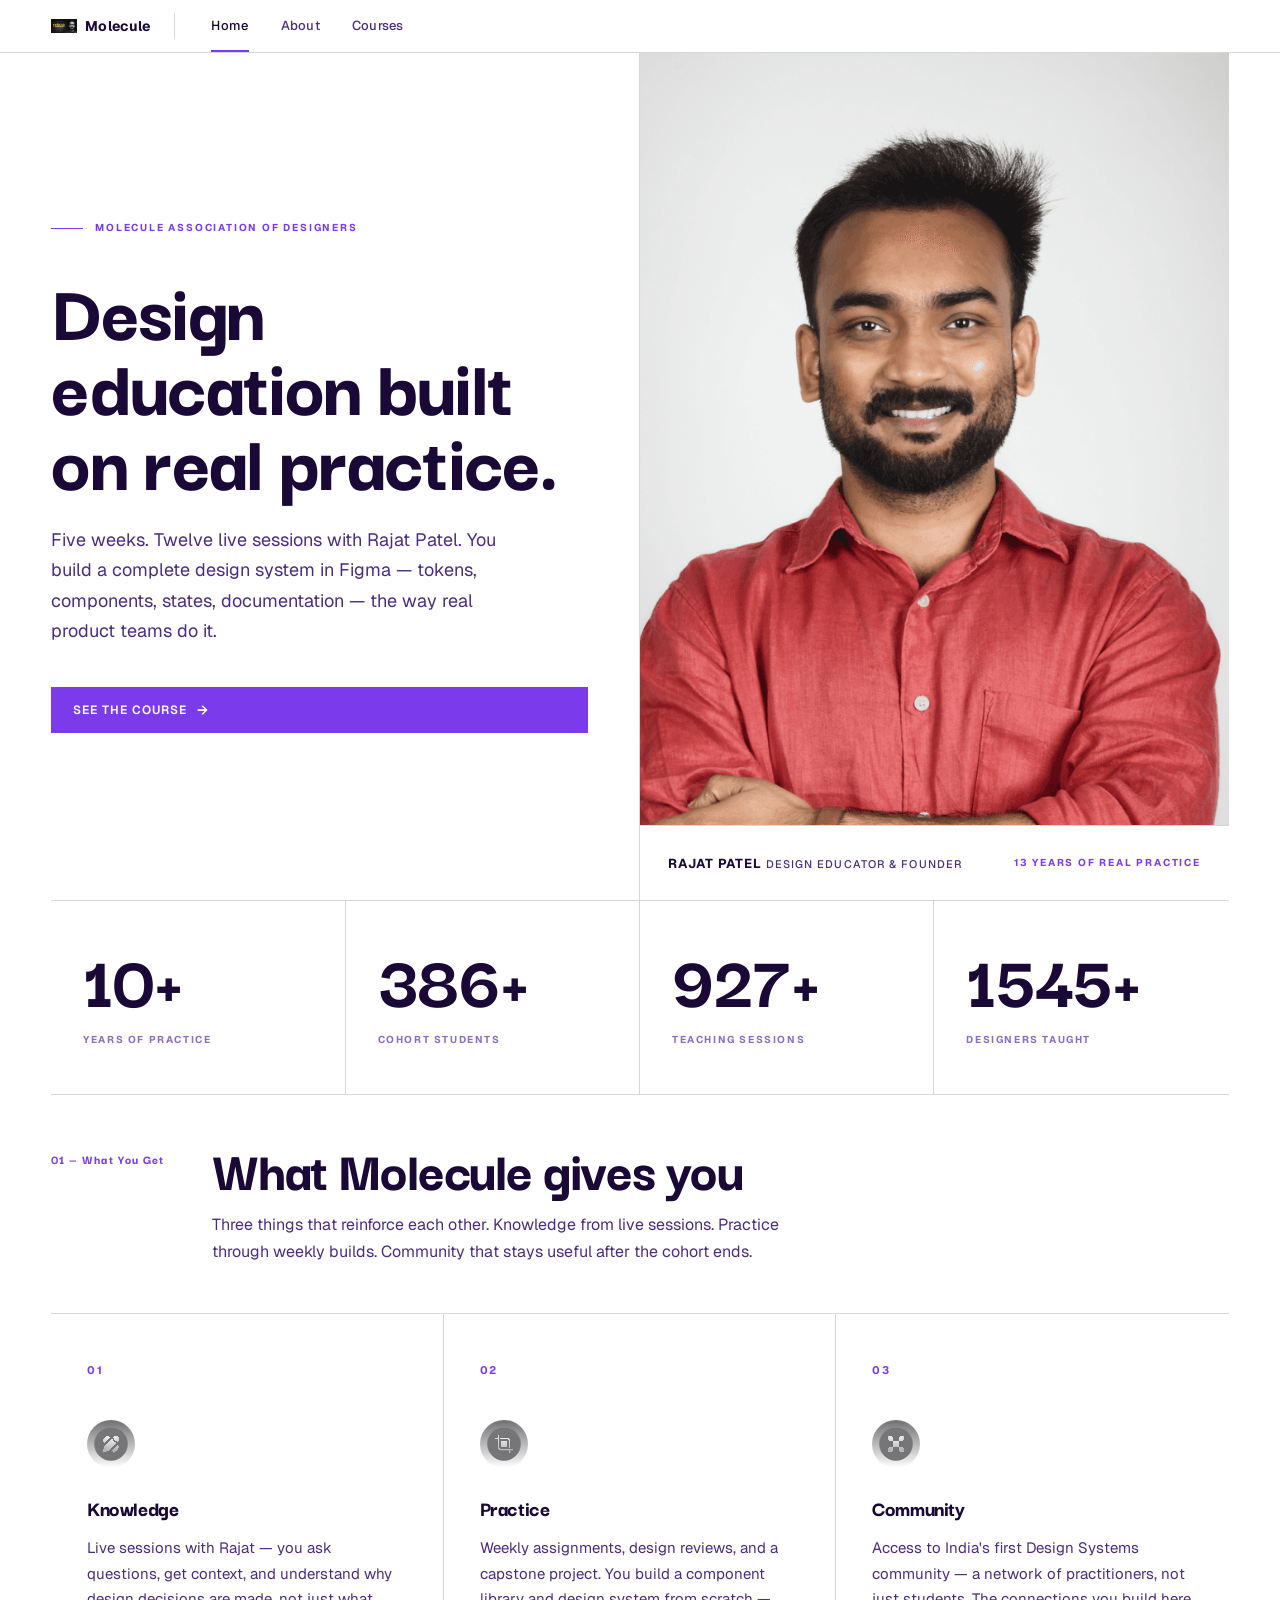
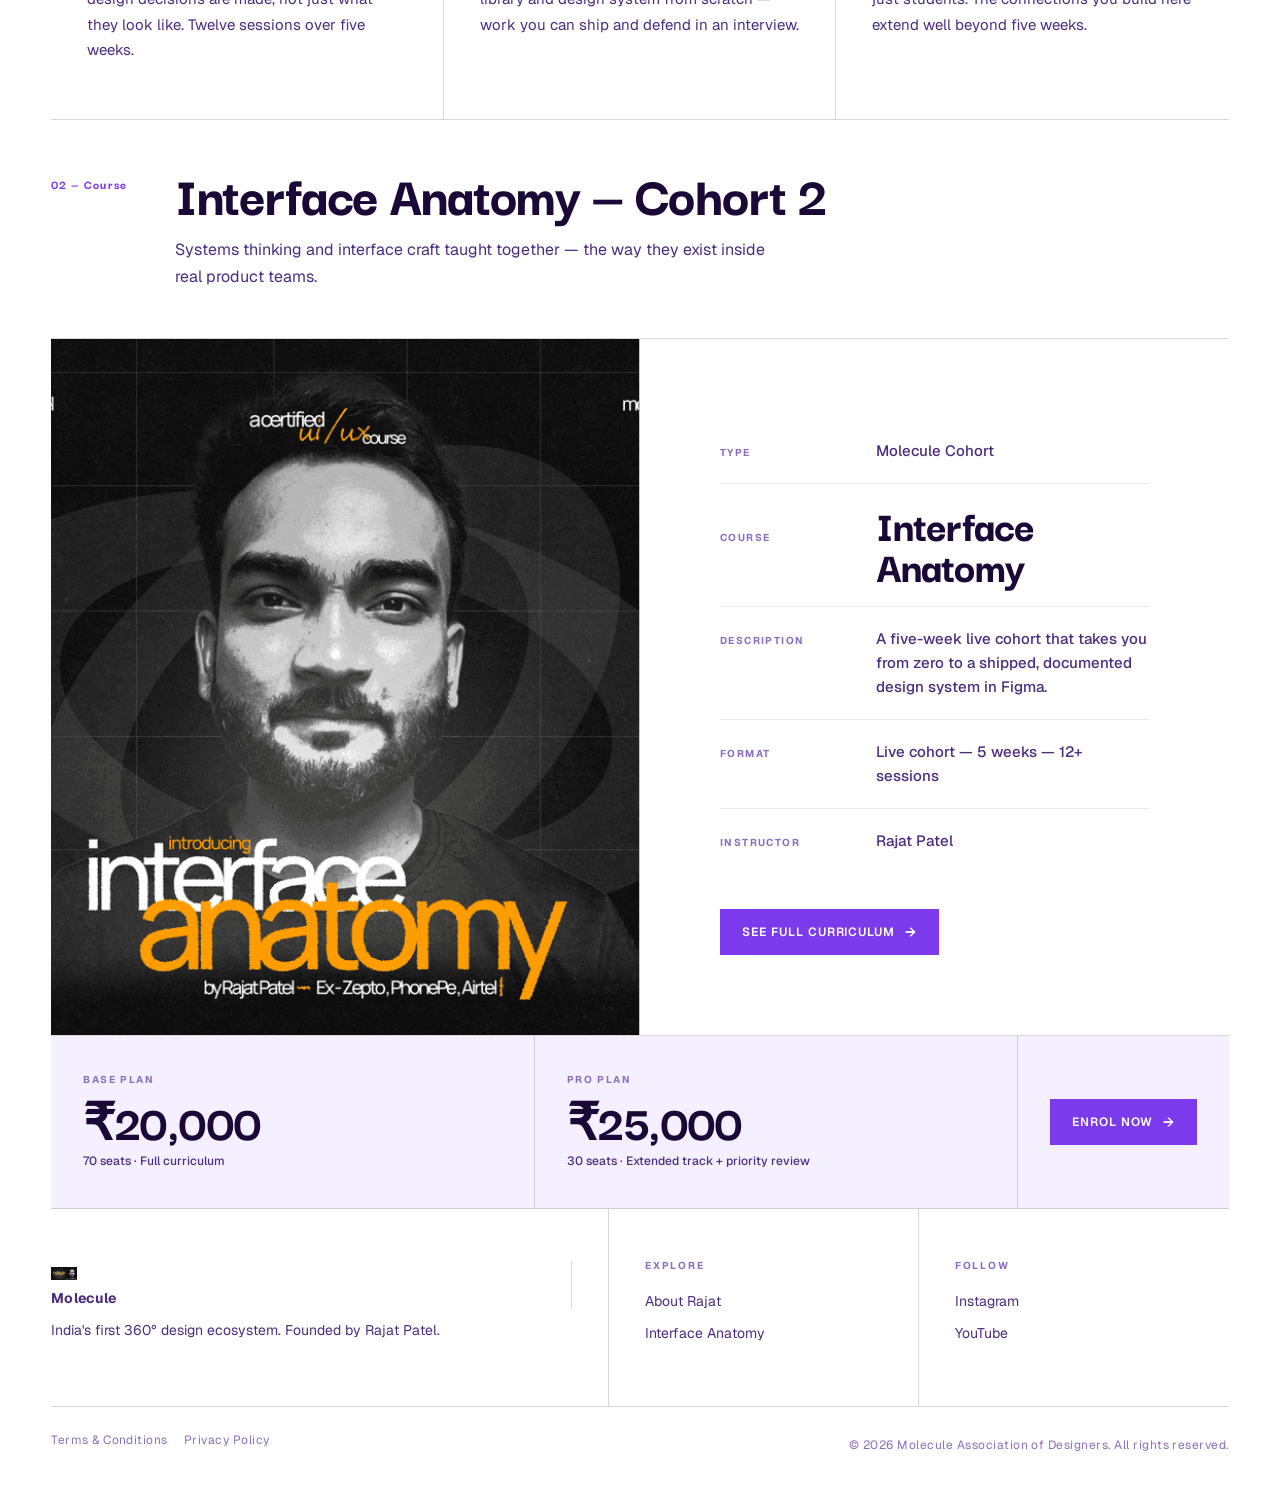
==== commit b447fc38: "Add favicon across all pages SVG favicon from hero-mark.svg with PNG fallback at 32x32.  Co-Authored" ====
--- a/index.html
+++ b/index.html
@@ -5,6 +5,8 @@
     <meta name="viewport" content="width=device-width, initial-scale=1">
     <title>Molecule Association of Designers</title>
     <meta name="description" content="Design education built on real practice. Live cohorts, systems-first curriculum, led by Rajat Patel — 13 years of product design experience.">
+    <link rel="icon" type="image/svg+xml" href="assets/images/hero-mark.svg">
+    <link rel="icon" type="image/png" href="assets/images/favicon.png">
     <link rel="stylesheet" href="styles.css">
   </head>
   <body>
